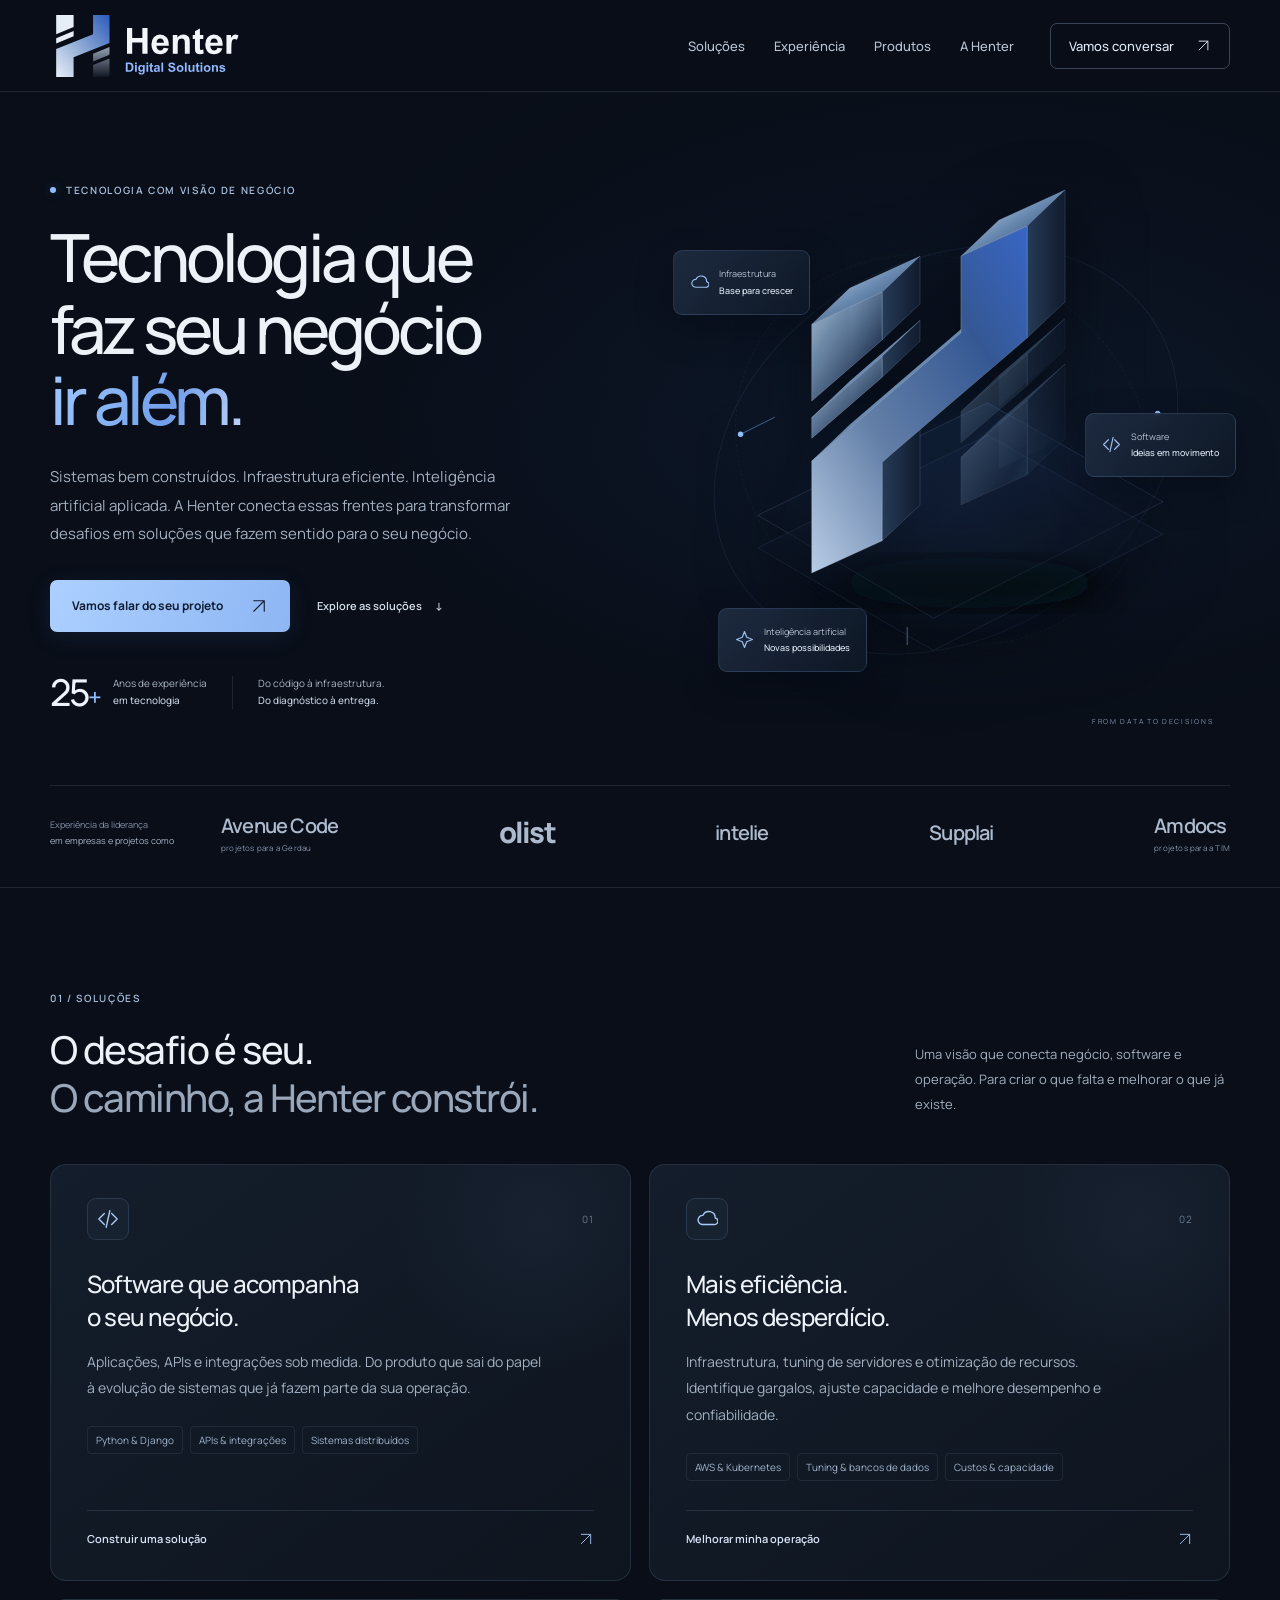
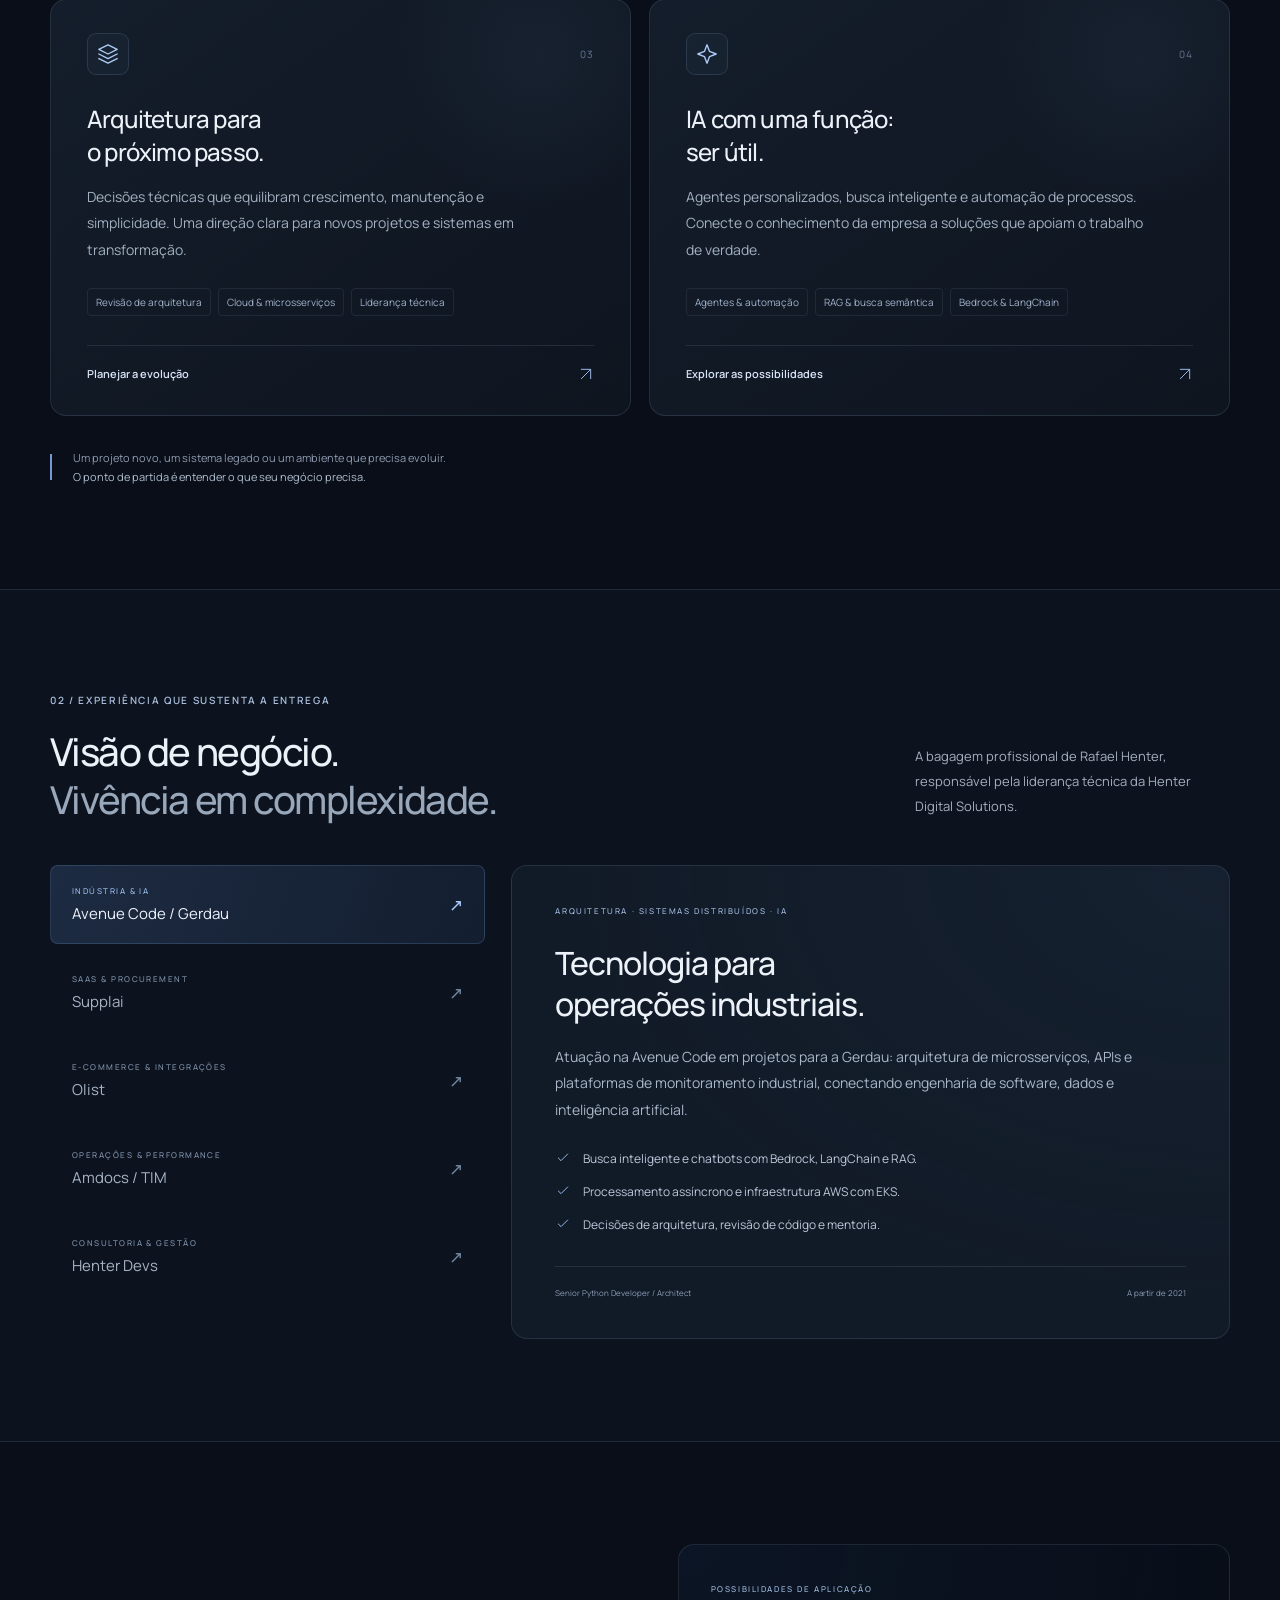
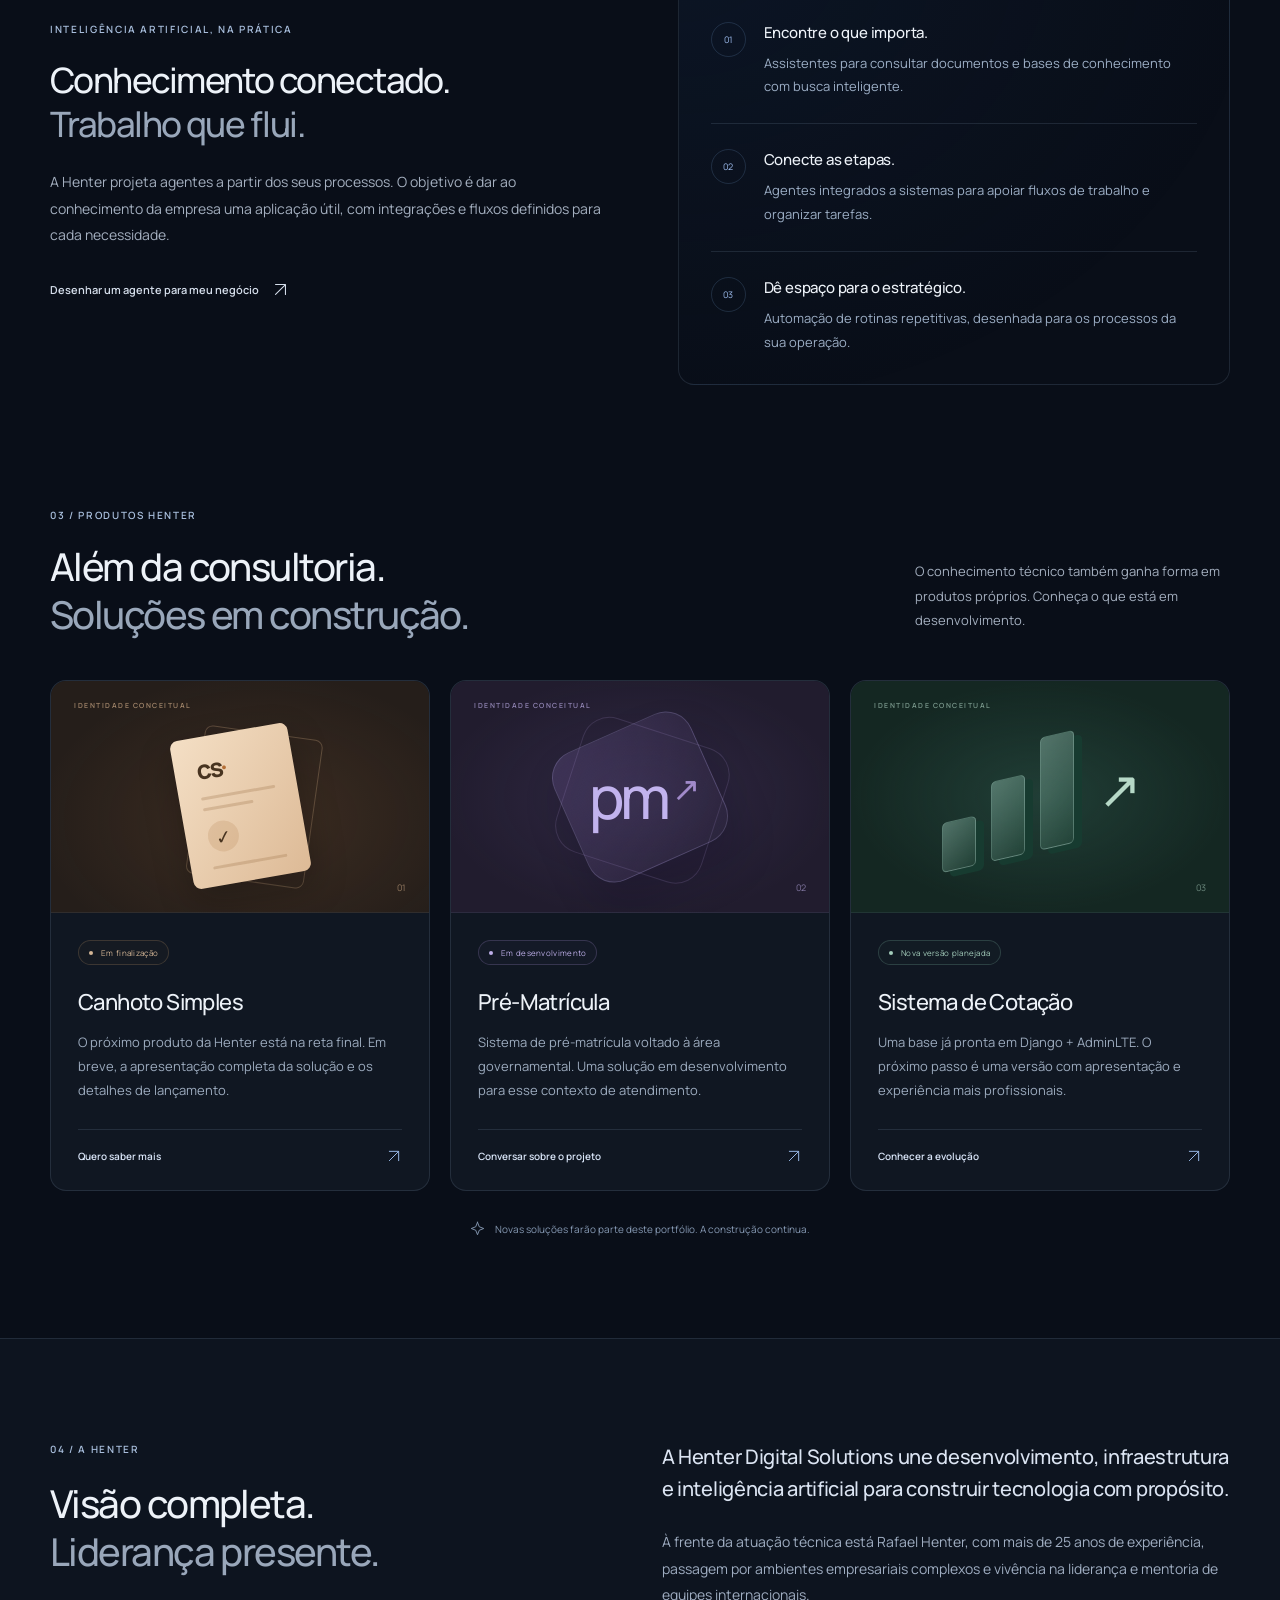
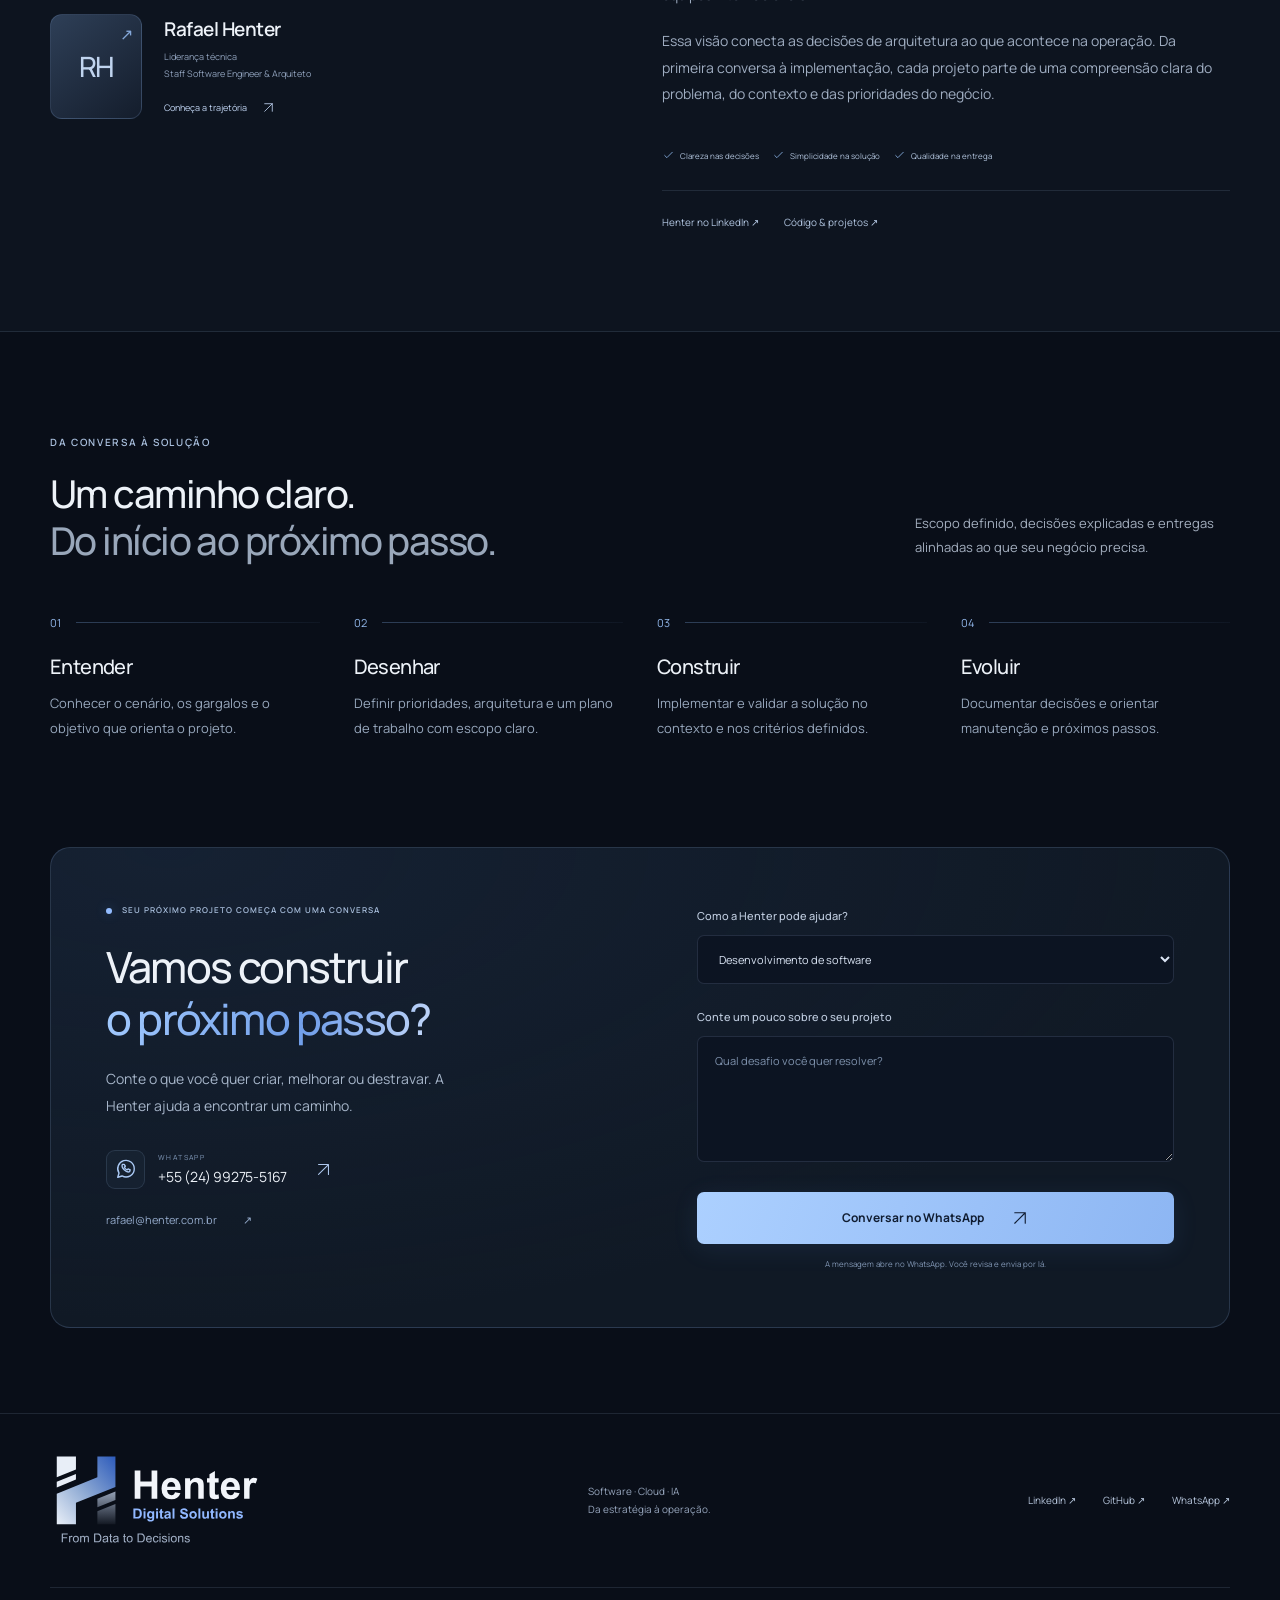
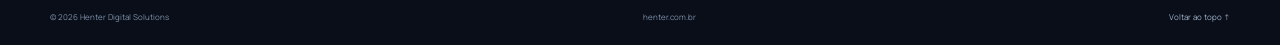
==== public/index.html @ 12b255ca "First Commit" ====
<!doctype html>
<html lang="pt-BR">
  <head>
    <meta charset="utf-8" />
    <meta name="viewport" content="width=device-width, initial-scale=1" />
    <meta
      name="description"
      content="Henter Digital Solutions. Consultoria em software, arquitetura, infraestrutura, otimização e agentes de IA. Liderança técnica com mais de 25 anos de experiência."
    />
    <meta name="theme-color" content="#090e18" />
    <meta
      property="og:title"
      content="Henter Digital Solutions | Tecnologia para ir além"
    />
    <meta
      property="og:description"
      content="Software, infraestrutura e inteligência artificial. Soluções com visão de negócio e experiência de ponta a ponta."
    />
    <meta property="og:type" content="website" />
    <meta property="og:locale" content="pt_BR" />
    <link rel="canonical" href="https://henter.com.br/" />
    <meta property="og:url" content="https://henter.com.br/" />
    <link rel="icon" href="assets/brand/favicon.svg" type="image/svg+xml" />
    <link rel="stylesheet" href="styles.css" />
    <title>Henter Digital Solutions | Tecnologia para ir além</title>
  </head>
  <body>
    <a class="skip-link" href="#conteudo">Ir para o conteúdo</a>
    <svg
      class="icon-library"
      xmlns="http://www.w3.org/2000/svg"
      aria-hidden="true"
    >
      <defs>
        <symbol id="arrow" viewBox="0 0 24 24">
          <path d="M5 19 19 5M5 5h14v14" />
        </symbol>
        <symbol id="code" viewBox="0 0 24 24">
          <path d="m8 6-6 6 6 6m8-12 6 6-6 6m-2-15-4 18" />
        </symbol>
        <symbol id="cloud" viewBox="0 0 24 24">
          <path
            d="M7 18a5 5 0 1 1 .6-10A7 7 0 0 1 21 11a3.5 3.5 0 0 1-1.5 7H7Z"
          />
        </symbol>
        <symbol id="layers" viewBox="0 0 24 24">
          <path d="m12 2 10 5-10 5L2 7l10-5Zm-10 10 10 5 10-5M2 17l10 5 10-5" />
        </symbol>
        <symbol id="spark" viewBox="0 0 24 24">
          <path
            d="m12 2 2.8 7.2L22 12l-7.2 2.8L12 22l-2.8-7.2L2 12l7.2-2.8L12 2Z"
          />
        </symbol>
        <symbol id="check" viewBox="0 0 24 24">
          <path d="m5 12 4 4L19 6" />
        </symbol>
        <symbol id="whatsapp" viewBox="0 0 24 24">
          <path
            d="M21 11.6a9 9 0 0 1-13.3 8L3 21l1.4-4.6a9 9 0 1 1 16.6-4.8Z"
          />
          <path
            d="M8 7c-.7 1.6.3 4.1 2 5.9 1.7 1.7 4.4 2.8 5.9 2l.7-2-2.3-1-1 1c-1.1-.3-2.7-1.9-3-3l1-1L10 7H8Z"
          />
        </symbol>
      </defs>
    </svg>
    <header class="site-header">
      <div class="container header-inner">
        <a
          class="brand"
          href="#inicio"
          aria-label="Henter Digital Solutions — início"
          ><img
            class="brand-logo"
            src="assets/brand/henter-logo-dark.svg"
            alt=""
            width="390"
            height="130"
        /></a>
        <button
          class="menu-toggle"
          type="button"
          aria-expanded="false"
          aria-controls="main-nav"
          aria-label="Abrir menu"
        >
          <span></span><span></span>
        </button>
        <nav id="main-nav" class="main-nav" aria-label="Navegação principal">
          <a href="#solucoes">Soluções</a><a href="#experiencia">Experiência</a
          ><a href="#produtos">Produtos</a><a href="#sobre">A Henter</a
          ><a class="nav-contact" href="#contato"
            >Vamos conversar <svg class="icon"><use href="#arrow" /></svg
          ></a>
        </nav>
      </div>
    </header>
    <main id="conteudo">
      <section class="hero" id="inicio">
        <div class="hero-glow" aria-hidden="true"></div>
        <div class="container hero-layout">
          <div class="hero-copy">
            <div class="eyebrow">
              <span class="status-dot"></span> Tecnologia com visão de negócio
            </div>
            <h1>
              Tecnologia que<br />faz seu negócio<br /><span
                class="gradient-text"
                >ir além.</span
              >
            </h1>
            <p class="hero-description">
              Sistemas bem construídos. Infraestrutura eficiente. Inteligência
              artificial aplicada. A Henter conecta essas frentes para
              transformar desafios em soluções que fazem sentido para o seu
              negócio.
            </p>
            <div class="hero-actions">
              <a class="button primary" href="#contato"
                >Vamos falar do seu projeto
                <svg class="icon"><use href="#arrow" /></svg></a
              ><a class="quiet-link" href="#solucoes"
                >Explore as soluções <span>↓</span></a
              >
            </div>
            <div class="hero-proof">
              <span class="proof-mark">25<span>+</span></span
              ><span
                >Anos de experiência<br /><strong>em tecnologia</strong></span
              ><span class="proof-divider"></span
              ><span
                >Do código à infraestrutura.<br /><strong
                  >Do diagnóstico à entrega.</strong
                ></span
              >
            </div>
          </div>
          <div class="hero-art" aria-hidden="true">
            <div class="art-orbit orbit-one"></div>
            <div class="art-orbit orbit-two"></div>
            <svg
              class="henter-sculpture"
              viewBox="0 0 600 600"
              xmlns="http://www.w3.org/2000/svg"
            >
              <defs>
                <linearGradient id="front-brand" x1="0" y1="1" x2="1" y2="0">
                  <stop stop-color="#b8cce5" />
                  <stop offset=".35" stop-color="#637fa7" />
                  <stop offset=".72" stop-color="#355894" />
                  <stop offset="1" stop-color="#3866c5" />
                </linearGradient>
                <linearGradient id="front" x1="0" y1="0" x2="1" y2="1">
                  <stop stop-color="#d3e9ff" stop-opacity=".95" />
                  <stop offset=".3" stop-color="#7e9cbd" stop-opacity=".9" />
                  <stop offset=".72" stop-color="#273b59" />
                  <stop offset="1" stop-color="#456c9e" />
                </linearGradient>
                <linearGradient id="top" x1="0" y1="0" x2="1" y2="1">
                  <stop stop-color="#ebf5ff" />
                  <stop offset=".5" stop-color="#6888af" />
                  <stop offset="1" stop-color="#1b2f4b" />
                </linearGradient>
                <linearGradient id="side" x1="0" y1="0" x2="1" y2="0">
                  <stop stop-color="#263b57" />
                  <stop offset="1" stop-color="#101b2d" />
                </linearGradient>
                <linearGradient id="plate" x1="0" y1="0" x2="0" y2="1">
                  <stop stop-color="#12213a" stop-opacity=".7" />
                  <stop offset="1" stop-color="#070b13" stop-opacity=".2" />
                </linearGradient>
                <radialGradient id="ambient">
                  <stop stop-color="#4b88ee" stop-opacity=".24" />
                  <stop offset="1" stop-color="#336bb4" stop-opacity="0" />
                </radialGradient>
                <filter id="shadow">
                  <feGaussianBlur stdDeviation="17" />
                </filter>
              </defs>
              <ellipse
                cx="307"
                cy="382"
                rx="205"
                ry="150"
                fill="url(#ambient)"
              />
              <ellipse
                cx="320"
                cy="465"
                rx="145"
                ry="28"
                fill="#05080f"
                filter="url(#shadow)"
              />
              <path
                d="m85 390 255-125 195 110-255 129Z"
                fill="url(#plate)"
                stroke="#688ab8"
                stroke-opacity=".24"
              />
              <path
                d="m85 426 255-125 195 110-255 129Z"
                fill="url(#plate)"
                stroke="#688ab8"
                stroke-opacity=".15"
              />
              <g class="sculpture-float">
                <path
                  d="M187 138 265.2 102.3 265.2 155.2 187 223.1Z"
                  fill="url(#side)"
                />
                <path
                  d="M145 178 187 138 265.2 102.3 223.2 142.3Z"
                  fill="url(#top)"
                  stroke="#adc9ee"
                  stroke-opacity=".2"
                />
                <path
                  d="M223.2 142.3 265.2 102.3 265.2 155.2 223.2 195.2Z"
                  fill="url(#side)"
                  stroke="#adc9ee"
                  stroke-opacity=".2"
                />
                <path
                  d="M145 178 223.2 142.3 223.2 195.2 145 263.1Z"
                  fill="url(#front)"
                  stroke="#c0d6ee"
                  stroke-opacity=".3"
                  stroke-width="1"
                />
                <path
                  d="M187 241.5 265.2 173.6 265.2 196.6 187 264.5Z"
                  fill="url(#side)"
                />
                <path
                  d="M145 281.5 187 241.5 265.2 173.6 223.2 213.6Z"
                  fill="url(#top)"
                  stroke="#adc9ee"
                  stroke-opacity=".2"
                />
                <path
                  d="M223.2 213.6 265.2 173.6 265.2 196.6 223.2 236.6Z"
                  fill="url(#side)"
                  stroke="#adc9ee"
                  stroke-opacity=".2"
                />
                <path
                  d="M145 281.5 223.2 213.6 223.2 236.6 145 304.5Z"
                  fill="url(#front)"
                  stroke="#c0d6ee"
                  stroke-opacity=".3"
                  stroke-width="1"
                />
                <path
                  d="M187 289.8 352.6 147.5 352.6 62.4 426.2 28.8 426.2 153 265.2 290.9 265.2 378.3 187 414Z"
                  fill="url(#side)"
                />
                <path
                  d="M145 329.8 187 289.8 352.6 147.5 310.6 187.5Z"
                  fill="url(#top)"
                  stroke="#adc9ee"
                  stroke-opacity=".2"
                />
                <path
                  d="M310.6 102.4 352.6 62.4 426.2 28.8 384.2 68.8Z"
                  fill="url(#top)"
                  stroke="#adc9ee"
                  stroke-opacity=".2"
                />
                <path
                  d="M384.2 68.8 426.2 28.8 426.2 153 384.2 193Z"
                  fill="url(#side)"
                  stroke="#adc9ee"
                  stroke-opacity=".2"
                />
                <path
                  d="M223.2 330.9 265.2 290.9 265.2 378.3 223.2 418.3Z"
                  fill="url(#side)"
                  stroke="#adc9ee"
                  stroke-opacity=".2"
                />
                <path
                  d="M145 329.8 310.6 187.5 310.6 102.4 384.2 68.8 384.2 193 223.2 330.9 223.2 418.3 145 454Z"
                  fill="url(#front-brand)"
                  stroke="#c0d6ee"
                  stroke-opacity=".3"
                  stroke-width="1"
                />
                <path
                  d="M352.6 234.9 426.2 171.4 426.2 205.9 352.6 269.4Z"
                  fill="url(#side)"
                  opacity=".32"
                />
                <path
                  d="M310.6 274.9 352.6 234.9 426.2 171.4 384.2 211.4Z"
                  fill="url(#top)"
                  stroke="#adc9ee"
                  stroke-opacity=".2"
                  opacity=".32"
                />
                <path
                  d="M384.2 211.4 426.2 171.4 426.2 205.9 384.2 245.9Z"
                  fill="url(#side)"
                  stroke="#adc9ee"
                  stroke-opacity=".2"
                  opacity=".32"
                />
                <path
                  d="M310.6 274.9 384.2 211.4 384.2 245.9 310.6 309.4Z"
                  fill="url(#front)"
                  stroke="#c0d6ee"
                  stroke-opacity=".3"
                  stroke-width="1"
                  opacity=".32"
                />
                <path
                  d="M352.6 285.5 426.2 222 426.2 304.8 352.6 338.4Z"
                  fill="url(#side)"
                  opacity=".32"
                />
                <path
                  d="M310.6 325.5 352.6 285.5 426.2 222 384.2 262Z"
                  fill="url(#top)"
                  stroke="#adc9ee"
                  stroke-opacity=".2"
                  opacity=".32"
                />
                <path
                  d="M384.2 262 426.2 222 426.2 304.8 384.2 344.8Z"
                  fill="url(#side)"
                  stroke="#adc9ee"
                  stroke-opacity=".2"
                  opacity=".32"
                />
                <path
                  d="M310.6 325.5 384.2 262 384.2 344.8 310.6 378.4Z"
                  fill="url(#front)"
                  stroke="#c0d6ee"
                  stroke-opacity=".3"
                  stroke-width="1"
                  opacity=".32"
                />
              </g>
              <path
                d="m66 300 38-19m384 16 41-20M251 514v20"
                fill="none"
                stroke="#7098ce"
                stroke-opacity=".65"
              />
              <circle cx="66" cy="300" r="3" fill="#91beff" />
              <circle cx="529" cy="277" r="3" fill="#91beff" />
            </svg>
            <div class="floating-label label-cloud">
              <svg class="icon"><use href="#cloud" /></svg
              ><span
                >Infraestrutura<br /><strong>Base para crescer</strong></span
              >
            </div>
            <div class="floating-label label-code">
              <svg class="icon"><use href="#code" /></svg
              ><span>Software<br /><strong>Ideias em movimento</strong></span>
            </div>
            <div class="floating-label label-ai">
              <svg class="icon"><use href="#spark" /></svg
              ><span
                >Inteligência artificial<br /><strong
                  >Novas possibilidades</strong
                ></span
              >
            </div>
            <span class="art-caption">FROM DATA TO DECISIONS</span>
          </div>
        </div>
        <div class="container career-strip">
          <p>
            Experiência da liderança<br /><strong
              >em empresas e projetos como</strong
            >
          </p>
          <div class="career-companies">
            <span>Avenue Code<small>projetos para a Gerdau</small></span
            ><span class="olist-name">olist</span><span>intelie</span
            ><span>Supplai</span
            ><span>Amdocs<small>projetos para a TIM</small></span>
          </div>
        </div>
      </section>
      <section class="section services-section" id="solucoes">
        <div class="container">
          <div class="section-heading">
            <div>
              <div class="eyebrow">01 / Soluções</div>
              <h2>
                O desafio é seu.<br /><span class="muted-heading"
                  >O caminho, a Henter constrói.</span
                >
              </h2>
            </div>
            <p>
              Uma visão que conecta negócio, software e operação. Para criar o
              que falta e melhorar o que já existe.
            </p>
          </div>
          <div class="service-grid">
            <article class="service-card software-card">
              <div class="service-top">
                <span class="icon-box"
                  ><svg class="icon"><use href="#code" /></svg></span
                ><span class="card-index">01</span>
              </div>
              <h3>Software que acompanha<br />o seu negócio.</h3>
              <p>
                Aplicações, APIs e integrações sob medida. Do produto que sai do
                papel à evolução de sistemas que já fazem parte da sua operação.
              </p>
              <ul class="service-tags">
                <li>Python & Django</li>
                <li>APIs & integrações</li>
                <li>Sistemas distribuídos</li>
              </ul>
              <a
                class="card-link"
                href="#contato"
                data-interest="Desenvolvimento de software"
                >Construir uma solução
                <svg class="icon"><use href="#arrow" /></svg
              ></a>
            </article>
            <article class="service-card cloud-card">
              <div class="service-top">
                <span class="icon-box"
                  ><svg class="icon"><use href="#cloud" /></svg></span
                ><span class="card-index">02</span>
              </div>
              <h3>Mais eficiência.<br />Menos desperdício.</h3>
              <p>
                Infraestrutura, tuning de servidores e otimização de recursos.
                Identifique gargalos, ajuste capacidade e melhore desempenho e
                confiabilidade.
              </p>
              <ul class="service-tags">
                <li>AWS & Kubernetes</li>
                <li>Tuning & bancos de dados</li>
                <li>Custos & capacidade</li>
              </ul>
              <a
                class="card-link"
                href="#contato"
                data-interest="Infraestrutura, tuning e otimização"
                >Melhorar minha operação
                <svg class="icon"><use href="#arrow" /></svg
              ></a>
            </article>
            <article class="service-card architecture-card">
              <div class="service-top">
                <span class="icon-box"
                  ><svg class="icon"><use href="#layers" /></svg></span
                ><span class="card-index">03</span>
              </div>
              <h3>Arquitetura para<br />o próximo passo.</h3>
              <p>
                Decisões técnicas que equilibram crescimento, manutenção e
                simplicidade. Uma direção clara para novos projetos e sistemas
                em transformação.
              </p>
              <ul class="service-tags">
                <li>Revisão de arquitetura</li>
                <li>Cloud & microsserviços</li>
                <li>Liderança técnica</li>
              </ul>
              <a
                class="card-link"
                href="#contato"
                data-interest="Arquitetura e liderança técnica"
                >Planejar a evolução
                <svg class="icon"><use href="#arrow" /></svg
              ></a>
            </article>
            <article class="service-card ai-card">
              <div class="service-top">
                <span class="icon-box"
                  ><svg class="icon"><use href="#spark" /></svg></span
                ><span class="card-index">04</span>
              </div>
              <h3>IA com uma função:<br />ser útil.</h3>
              <p>
                Agentes personalizados, busca inteligente e automação de
                processos. Conecte o conhecimento da empresa a soluções que
                apoiam o trabalho de verdade.
              </p>
              <ul class="service-tags">
                <li>Agentes & automação</li>
                <li>RAG & busca semântica</li>
                <li>Bedrock & LangChain</li>
              </ul>
              <a
                class="card-link"
                href="#contato"
                data-interest="Agentes de IA e automação"
                >Explorar as possibilidades
                <svg class="icon"><use href="#arrow" /></svg
              ></a>
            </article>
          </div>
          <div class="services-note">
            <span class="small-line"></span>
            <p>
              Um projeto novo, um sistema legado ou um ambiente que precisa
              evoluir.<br /><strong
                >O ponto de partida é entender o que seu negócio
                precisa.</strong
              >
            </p>
          </div>
        </div>
      </section>
      <section class="section experience-section" id="experiencia">
        <div class="container">
          <div class="section-heading">
            <div>
              <div class="eyebrow">02 / Experiência que sustenta a entrega</div>
              <h2>
                Visão de negócio.<br /><span class="muted-heading"
                  >Vivência em complexidade.</span
                >
              </h2>
            </div>
            <p>
              A bagagem profissional de Rafael Henter, responsável pela
              liderança técnica da Henter Digital Solutions.
            </p>
          </div>
          <div class="experience-layout">
            <div
              class="experience-tabs"
              role="tablist"
              aria-label="Experiências profissionais"
              aria-orientation="vertical"
            >
              <button
                id="tab-industria"
                class="experience-tab"
                role="tab"
                aria-selected="true"
                aria-controls="panel-industria"
                tabindex="0"
              >
                <span><small>INDÚSTRIA & IA</small>Avenue Code / Gerdau</span
                ><span>↗</span>
              </button>
              <button
                id="tab-marketplace"
                class="experience-tab"
                role="tab"
                aria-selected="false"
                aria-controls="panel-marketplace"
                tabindex="-1"
              >
                <span><small>SAAS & PROCUREMENT</small>Supplai</span
                ><span>↗</span>
              </button>
              <button
                id="tab-commerce"
                class="experience-tab"
                role="tab"
                aria-selected="false"
                aria-controls="panel-commerce"
                tabindex="-1"
              >
                <span><small>E-COMMERCE & INTEGRAÇÕES</small>Olist</span
                ><span>↗</span>
              </button>
              <button
                id="tab-infra"
                class="experience-tab"
                role="tab"
                aria-selected="false"
                aria-controls="panel-infra"
                tabindex="-1"
              >
                <span><small>OPERAÇÕES & PERFORMANCE</small>Amdocs / TIM</span
                ><span>↗</span>
              </button>
              <button
                id="tab-consultoria"
                class="experience-tab"
                role="tab"
                aria-selected="false"
                aria-controls="panel-consultoria"
                tabindex="-1"
              >
                <span><small>CONSULTORIA & GESTÃO</small>Henter Devs</span
                ><span>↗</span>
              </button>
            </div>
            <div class="experience-content">
              <article
                id="panel-industria"
                class="experience-panel"
                role="tabpanel"
                aria-labelledby="tab-industria"
                tabindex="0"
              >
                <span class="panel-label"
                  >ARQUITETURA · SISTEMAS DISTRIBUÍDOS · IA</span
                >
                <h3>Tecnologia para<br />operações industriais.</h3>
                <p>
                  Atuação na Avenue Code em projetos para a Gerdau: arquitetura
                  de microsserviços, APIs e plataformas de monitoramento
                  industrial, conectando engenharia de software, dados e
                  inteligência artificial.
                </p>
                <ul class="check-list">
                  <li>
                    <svg class="icon"><use href="#check" /></svg>Busca
                    inteligente e chatbots com Bedrock, LangChain e RAG.
                  </li>
                  <li>
                    <svg class="icon"><use href="#check" /></svg>Processamento
                    assíncrono e infraestrutura AWS com EKS.
                  </li>
                  <li>
                    <svg class="icon"><use href="#check" /></svg>Decisões de
                    arquitetura, revisão de código e mentoria.
                  </li>
                </ul>
                <div class="panel-footer">
                  <span>Senior Python Developer / Architect</span
                  ><span>A partir de 2021</span>
                </div>
              </article>
              <article
                id="panel-marketplace"
                class="experience-panel"
                role="tabpanel"
                aria-labelledby="tab-marketplace"
                tabindex="0"
                hidden
              >
                <span class="panel-label"
                  >PRODUTO · MARKETPLACE · LIDERANÇA</span
                >
                <h3>Da arquitetura<br />ao produto SaaS.</h3>
                <p>
                  Arquitetura e desenvolvimento do backend de uma plataforma de
                  procurement, conectando gestores de propriedades a prestadores
                  de serviços por cotações e leilões reversos.
                </p>
                <ul class="check-list">
                  <li>
                    <svg class="icon"><use href="#check" /></svg>Backend e APIs
                    desenvolvidos com Django.
                  </li>
                  <li>
                    <svg class="icon"><use href="#check" /></svg>Microsserviços
                    e processamento orientado a eventos.
                  </li>
                  <li>
                    <svg class="icon"><use href="#check" /></svg>Liderança e
                    mentoria de uma equipe React na Índia.
                  </li>
                </ul>
                <div class="panel-footer">
                  <span>Senior Python Developer / Architect</span
                  ><span>2019 — 2021</span>
                </div>
              </article>
              <article
                id="panel-commerce"
                class="experience-panel"
                role="tabpanel"
                aria-labelledby="tab-commerce"
                tabindex="0"
                hidden
              >
                <span class="panel-label"
                  >INTEGRAÇÕES · ESCALA · E-COMMERCE</span
                >
                <h3>Conectando sistemas.<br />Ampliando operações.</h3>
                <p>
                  Desenvolvimento de serviços e integrações para a plataforma da
                  Olist, conectando vendedores a marketplaces como Amazon, CNOVA
                  e B2W.
                </p>
                <ul class="check-list">
                  <li>
                    <svg class="icon"><use href="#check" /></svg>Sincronização
                    de produtos, estoque, preços e pedidos.
                  </li>
                  <li>
                    <svg class="icon"><use href="#check" /></svg>APIs e
                    microsserviços para operações distribuídas.
                  </li>
                  <li>
                    <svg class="icon"><use href="#check" /></svg>Trabalho em
                    escalabilidade e confiabilidade da plataforma.
                  </li>
                </ul>
                <div class="panel-footer">
                  <span>Senior Python Developer</span><span>2016 — 2017</span>
                </div>
              </article>
              <article
                id="panel-infra"
                class="experience-panel"
                role="tabpanel"
                aria-labelledby="tab-infra"
                tabindex="0"
                hidden
              >
                <span class="panel-label"
                  >INFRAESTRUTURA · TUNING · CAPACIDADE</span
                >
                <h3>Performance começa<br />em uma base sólida.</h3>
                <p>
                  Atuação na Amdocs em ambientes da TIM, com balanceamento de
                  carga, planejamento de capacidade e tuning de servidores e
                  bancos de dados.
                </p>
                <ul class="check-list">
                  <li>
                    <svg class="icon"><use href="#check" /></svg>Ambientes
                    Linux, Windows Server, Solaris e HP-UX.
                  </li>
                  <li>
                    <svg class="icon"><use href="#check" /></svg>Otimização de
                    PostgreSQL, MySQL e SQL Server.
                  </li>
                  <li>
                    <svg class="icon"><use href="#check" /></svg>Automação,
                    monitoramento e diagnóstico em produção.
                  </li>
                </ul>
                <div class="panel-footer">
                  <span>Senior Infrastructure Analyst / DevOps</span
                  ><span>2012 — 2013</span>
                </div>
              </article>
              <article
                id="panel-consultoria"
                class="experience-panel"
                role="tabpanel"
                aria-labelledby="tab-consultoria"
                tabindex="0"
                hidden
              >
                <span class="panel-label"
                  >CONSULTORIA · SETOR PÚBLICO · ENTREGA</span
                >
                <h3>Experiência também<br />do lado do negócio.</h3>
                <p>
                  Fundação e liderança da Henter Devs, com projetos de
                  tecnologia para organizações privadas e órgãos municipais. Uma
                  trajetória que soma execução técnica e responsabilidade pela
                  entrega.
                </p>
                <ul class="check-list">
                  <li>
                    <svg class="icon"><use href="#check" /></svg>Desenvolvimento
                    de sistemas e modernização de infraestrutura.
                  </li>
                  <li>
                    <svg class="icon"><use href="#check" /></svg>Planejamento
                    técnico e arquitetura de soluções sob medida.
                  </li>
                  <li>
                    <svg class="icon"><use href="#check" /></svg>Relacionamento
                    com clientes e condução de projetos.
                  </li>
                </ul>
                <div class="panel-footer">
                  <span>Fundador / Consultor e Desenvolvedor</span
                  ><span>2013 — 2016</span>
                </div>
              </article>
            </div>
          </div>
        </div>
      </section>
      <section class="section intelligence-section">
        <div class="container intelligence-layout">
          <div>
            <div class="eyebrow">Inteligência artificial, na prática</div>
            <h2>
              Conhecimento conectado.<br /><span class="muted-heading"
                >Trabalho que flui.</span
              >
            </h2>
            <p class="section-description">
              A Henter projeta agentes a partir dos seus processos. O objetivo é
              dar ao conhecimento da empresa uma aplicação útil, com integrações
              e fluxos definidos para cada necessidade.
            </p>
            <a
              class="quiet-link"
              href="#contato"
              data-interest="Agentes de IA e automação"
              >Desenhar um agente para meu negócio
              <svg class="icon"><use href="#arrow" /></svg
            ></a>
          </div>
          <div class="agent-flow">
            <span class="panel-label">POSSIBILIDADES DE APLICAÇÃO</span>
            <div class="agent-use">
              <span class="agent-icon">01</span>
              <div>
                <h3>Encontre o que importa.</h3>
                <p>
                  Assistentes para consultar documentos e bases de conhecimento
                  com busca inteligente.
                </p>
              </div>
            </div>
            <div class="agent-use">
              <span class="agent-icon">02</span>
              <div>
                <h3>Conecte as etapas.</h3>
                <p>
                  Agentes integrados a sistemas para apoiar fluxos de trabalho e
                  organizar tarefas.
                </p>
              </div>
            </div>
            <div class="agent-use">
              <span class="agent-icon">03</span>
              <div>
                <h3>Dê espaço para o estratégico.</h3>
                <p>
                  Automação de rotinas repetitivas, desenhada para os processos
                  da sua operação.
                </p>
              </div>
            </div>
          </div>
        </div>
      </section>
      <section class="section products-section" id="produtos">
        <div class="container">
          <div class="section-heading">
            <div>
              <div class="eyebrow">03 / Produtos Henter</div>
              <h2>
                Além da consultoria.<br /><span class="muted-heading"
                  >Soluções em construção.</span
                >
              </h2>
            </div>
            <p>
              O conhecimento técnico também ganha forma em produtos próprios.
              Conheça o que está em desenvolvimento.
            </p>
          </div>
          <div class="products-grid">
            <article class="product-card">
              <div class="product-visual visual-canhoto" aria-hidden="true">
                <span class="visual-caption">IDENTIDADE CONCEITUAL</span>
                <div class="receipt">
                  <span class="receipt-brand">cs<span>·</span></span
                  ><span class="receipt-line"></span
                  ><span class="receipt-line short"></span
                  ><span class="receipt-check">✓</span
                  ><span class="receipt-line"></span>
                </div>
                <div class="receipt-behind"></div>
                <span class="visual-number">01</span>
              </div>
              <div class="product-body">
                <span class="product-status"><i></i> Em finalização</span>
                <h3>Canhoto Simples</h3>
                <p>
                  O próximo produto da Henter está na reta final. Em breve, a
                  apresentação completa da solução e os detalhes de lançamento.
                </p>
                <a
                  class="card-link"
                  href="https://wa.me/5524992755167?text=Ol%C3%A1%21%20Quero%20saber%20mais%20sobre%20o%20Canhoto%20Simples."
                  target="_blank"
                  rel="noopener noreferrer"
                  >Quero saber mais <svg class="icon"><use href="#arrow" /></svg
                ></a>
              </div>
            </article>
            <article class="product-card">
              <div class="product-visual visual-matricula" aria-hidden="true">
                <span class="visual-caption">IDENTIDADE CONCEITUAL</span>
                <div class="matricula-shape shape-one"></div>
                <div class="matricula-shape shape-two"></div>
                <span class="matricula-monogram">pm<span>↗</span></span
                ><span class="visual-number">02</span>
              </div>
              <div class="product-body">
                <span class="product-status violet"
                  ><i></i> Em desenvolvimento</span
                >
                <h3>Pré-Matrícula</h3>
                <p>
                  Sistema de pré-matrícula voltado à área governamental. Uma
                  solução em desenvolvimento para esse contexto de atendimento.
                </p>
                <a
                  class="card-link"
                  href="https://wa.me/5524992755167?text=Ol%C3%A1%21%20Quero%20conversar%20sobre%20o%20sistema%20de%20Pr%C3%A9-Matr%C3%ADcula."
                  target="_blank"
                  rel="noopener noreferrer"
                  >Conversar sobre o projeto
                  <svg class="icon"><use href="#arrow" /></svg
                ></a>
              </div>
            </article>
            <article class="product-card">
              <div class="product-visual visual-cotacao" aria-hidden="true">
                <span class="visual-caption">IDENTIDADE CONCEITUAL</span>
                <div class="quote-bars"><i></i><i></i><i></i></div>
                <span class="quote-arrow">↗</span
                ><span class="visual-number">03</span>
              </div>
              <div class="product-body">
                <span class="product-status teal"
                  ><i></i> Nova versão planejada</span
                >
                <h3>Sistema de Cotação</h3>
                <p>
                  Uma base já pronta em Django + AdminLTE. O próximo passo é uma
                  versão com apresentação e experiência mais profissionais.
                </p>
                <a
                  class="card-link"
                  href="https://wa.me/5524992755167?text=Ol%C3%A1%21%20Quero%20saber%20mais%20sobre%20o%20Sistema%20de%20Cota%C3%A7%C3%A3o."
                  target="_blank"
                  rel="noopener noreferrer"
                  >Conhecer a evolução
                  <svg class="icon"><use href="#arrow" /></svg
                ></a>
              </div>
            </article>
          </div>
          <div class="products-footnote">
            <svg class="icon"><use href="#spark" /></svg
            ><span
              >Novas soluções farão parte deste portfólio. A construção
              continua.</span
            >
          </div>
        </div>
      </section>
      <section class="section about-section" id="sobre">
        <div class="container about-layout">
          <div class="about-identity">
            <div class="eyebrow">04 / A Henter</div>
            <h2>
              Visão completa.<br /><span class="muted-heading"
                >Liderança presente.</span
              >
            </h2>
            <div class="founder-card">
              <span class="founder-monogram">RH<span>↗</span></span>
              <div>
                <h3>Rafael Henter</h3>
                <p>
                  Liderança técnica<br />Staff Software Engineer & Arquiteto
                </p>
                <a
                  href="https://www.linkedin.com/in/rhenter/"
                  target="_blank"
                  rel="noopener noreferrer"
                  >Conheça a trajetória
                  <svg class="icon"><use href="#arrow" /></svg
                ></a>
              </div>
            </div>
          </div>
          <div class="about-copy">
            <p class="about-lead">
              A Henter Digital Solutions une desenvolvimento, infraestrutura e
              inteligência artificial para construir tecnologia com propósito.
            </p>
            <p>
              À frente da atuação técnica está Rafael Henter, com mais de 25
              anos de experiência, passagem por ambientes empresariais complexos
              e vivência na liderança e mentoria de equipes internacionais.
            </p>
            <p>
              Essa visão conecta as decisões de arquitetura ao que acontece na
              operação. Da primeira conversa à implementação, cada projeto parte
              de uma compreensão clara do problema, do contexto e das
              prioridades do negócio.
            </p>
            <div class="about-values">
              <span
                ><svg class="icon"><use href="#check" /></svg> Clareza nas
                decisões</span
              ><span
                ><svg class="icon"><use href="#check" /></svg> Simplicidade na
                solução</span
              ><span
                ><svg class="icon"><use href="#check" /></svg> Qualidade na
                entrega</span
              >
            </div>
            <div class="about-links">
              <a
                href="https://www.linkedin.com/company/henterdigitalsolutions/about/"
                target="_blank"
                rel="noopener noreferrer"
                >Henter no LinkedIn ↗</a
              ><a
                href="https://github.com/rhenter"
                target="_blank"
                rel="noopener noreferrer"
                >Código & projetos ↗</a
              >
            </div>
          </div>
        </div>
      </section>
      <section class="section process-section">
        <div class="container">
          <div class="section-heading">
            <div>
              <div class="eyebrow">Da conversa à solução</div>
              <h2>
                Um caminho claro.<br /><span class="muted-heading"
                  >Do início ao próximo passo.</span
                >
              </h2>
            </div>
            <p>
              Escopo definido, decisões explicadas e entregas alinhadas ao que
              seu negócio precisa.
            </p>
          </div>
          <div class="process-grid">
            <article>
              <span>01 <i></i></span>
              <h3>Entender</h3>
              <p>
                Conhecer o cenário, os gargalos e o objetivo que orienta o
                projeto.
              </p>
            </article>
            <article>
              <span>02 <i></i></span>
              <h3>Desenhar</h3>
              <p>
                Definir prioridades, arquitetura e um plano de trabalho com
                escopo claro.
              </p>
            </article>
            <article>
              <span>03 <i></i></span>
              <h3>Construir</h3>
              <p>
                Implementar e validar a solução no contexto e nos critérios
                definidos.
              </p>
            </article>
            <article>
              <span>04 <i></i></span>
              <h3>Evoluir</h3>
              <p>
                Documentar decisões e orientar manutenção e próximos passos.
              </p>
            </article>
          </div>
        </div>
      </section>
      <section class="contact-section" id="contato">
        <div class="container">
          <div class="contact-shell">
            <div class="contact-copy">
              <div class="eyebrow">
                <span class="status-dot"></span> Seu próximo projeto começa com
                uma conversa
              </div>
              <h2>
                Vamos construir<br /><span class="gradient-text"
                  >o próximo passo?</span
                >
              </h2>
              <p>
                Conte o que você quer criar, melhorar ou destravar. A Henter
                ajuda a encontrar um caminho.
              </p>
              <a
                class="contact-channel"
                href="https://wa.me/5524992755167"
                target="_blank"
                rel="noopener noreferrer"
                ><span class="icon-box"
                  ><svg class="icon"><use href="#whatsapp" /></svg></span
                ><span><small>WHATSAPP</small>+55 (24) 99275-5167</span
                ><svg class="icon"><use href="#arrow" /></svg></a
              ><a class="email-link" href="mailto:rafael@henter.com.br"
                >rafael@henter.com.br <span>↗</span></a
              >
            </div>
            <form class="contact-form" id="contact-form">
              <label for="interest">Como a Henter pode ajudar?</label
              ><select id="interest" name="interest">
                <option>Desenvolvimento de software</option>
                <option>Infraestrutura, tuning e otimização</option>
                <option>Arquitetura e liderança técnica</option>
                <option>Agentes de IA e automação</option>
                <option>Produtos Henter</option>
                <option>Quero entender as possibilidades</option></select
              ><label for="message">Conte um pouco sobre o seu projeto</label
              ><textarea
                id="message"
                name="message"
                rows="4"
                maxlength="2000"
                placeholder="Qual desafio você quer resolver?"
              ></textarea
              ><button class="button primary" type="submit">
                Conversar no WhatsApp
                <svg class="icon"><use href="#arrow" /></svg>
              </button>
              <p class="form-note">
                A mensagem abre no WhatsApp. Você revisa e envia por lá.
              </p>
              <a
                id="whatsapp-fallback"
                class="quiet-link"
                hidden
                href="https://wa.me/5524992755167"
                target="_blank"
                rel="noopener noreferrer"
                >Abrir a conversa no WhatsApp ↗</a
              >
            </form>
          </div>
        </div>
      </section>
    </main>
    <footer class="site-footer">
      <div class="container">
        <div class="footer-top">
          <a
            class="brand"
            href="#inicio"
            aria-label="Henter Digital Solutions — voltar ao início"
            ><img
              class="brand-logo brand-logo-full"
              src="assets/brand/henter-logo-dark-full.svg"
              alt=""
              width="390"
              height="168"
          /></a>
          <p>Software · Cloud · IA<br />Da estratégia à operação.</p>
          <div class="footer-socials">
            <a
              href="https://www.linkedin.com/company/henterdigitalsolutions/about/"
              target="_blank"
              rel="noopener noreferrer"
              >LinkedIn ↗</a
            ><a
              href="https://github.com/rhenter"
              target="_blank"
              rel="noopener noreferrer"
              >GitHub ↗</a
            ><a
              href="https://wa.me/5524992755167"
              target="_blank"
              rel="noopener noreferrer"
              >WhatsApp ↗</a
            >
          </div>
        </div>
        <div class="footer-bottom">
          <span>© 2026 Henter Digital Solutions</span><span>henter.com.br</span
          ><a href="#inicio">Voltar ao topo ↑</a>
        </div>
      </div>
    </footer>
    <script src="script.js" defer></script>
  </body>
</html>
---- public/styles.css ----
@font-face {
  font-family: Manrope;
  font-style: normal;
  font-weight: 400;
  font-display: swap;
  src: url("assets/fonts/manrope-400.ttf") format("truetype");
}
@font-face {
  font-family: Manrope;
  font-style: normal;
  font-weight: 500;
  font-display: swap;
  src: url("assets/fonts/manrope-500.ttf") format("truetype");
}
@font-face {
  font-family: Manrope;
  font-style: normal;
  font-weight: 600;
  font-display: swap;
  src: url("assets/fonts/manrope-600.ttf") format("truetype");
}
@font-face {
  font-family: Manrope;
  font-style: normal;
  font-weight: 700;
  font-display: swap;
  src: url("assets/fonts/manrope-700.ttf") format("truetype");
}
@font-face {
  font-family: Manrope;
  font-style: normal;
  font-weight: 800;
  font-display: swap;
  src: url("assets/fonts/manrope-800.ttf") format("truetype");
}
:root {
  --bg: #090e18;
  --surface: #101723;
  --ink: #edf2f8;
  --muted: #a4afbf;
  --blue: #94bcff;
  --line: rgba(171, 196, 230, 0.13);
  --font: Manrope, Arial, sans-serif;
  --radius: 16px;
}
* {
  box-sizing: border-box;
}
html {
  scroll-behavior: smooth;
  scroll-padding-top: 105px;
}
body {
  margin: 0;
  background: var(--bg);
  color: var(--ink);
  font-family: var(--font);
  -webkit-font-smoothing: antialiased;
}
button,
input,
select,
textarea {
  font: inherit;
}
button,
a {
  -webkit-tap-highlight-color: transparent;
  touch-action: manipulation;
}
a {
  color: inherit;
  text-decoration: none;
}
button {
  color: inherit;
  cursor: pointer;
}
button,
a,
select,
textarea {
  outline-offset: 5px;
}
button:focus-visible,
a:focus-visible,
select:focus-visible,
textarea:focus-visible {
  outline: 2px solid var(--blue);
}
::selection {
  background: #385d91;
  color: white;
}
[hidden] {
  display: none !important;
}
.container {
  width: min(1200px, calc(100% - 100px));
  margin-inline: auto;
}
.icon {
  width: 22px;
  height: 22px;
  fill: none;
  stroke: currentColor;
  stroke-width: 1.5;
  stroke-linecap: round;
  stroke-linejoin: round;
  flex-shrink: 0;
}
.icon-library {
  position: absolute;
  width: 0;
  height: 0;
  overflow: hidden;
}
.skip-link {
  position: fixed;
  top: -70px;
  left: 20px;
  background: var(--blue);
  color: var(--bg);
  padding: 15px;
  z-index: 20;
}
.skip-link:focus {
  top: 10px;
}
.site-header {
  position: sticky;
  top: 0;
  z-index: 10;
  border-bottom: 1px solid var(--line);
  background: rgba(9, 14, 24, 0.9);
  backdrop-filter: blur(18px);
}
.header-inner {
  height: 91px;
  display: flex;
  justify-content: space-between;
  align-items: center;
  gap: 25px;
}
.brand {
  display: flex;
  align-items: center;
  gap: 13px;
  width: max-content;
}
.brand-logo {
  display: block;
  width: 200px;
  height: auto;
}
.brand-logo-full {
  width: 220px;
}
.main-nav {
  display: flex;
  align-items: center;
  gap: 29px;
  font-size: 13px;
  font-weight: 500;
}
.main-nav > a {
  color: #b8c3d3;
  transition: color 0.2s;
}
.main-nav > a:hover {
  color: white;
}
.main-nav .nav-contact {
  display: flex;
  align-items: center;
  gap: 22px;
  padding: 13px 18px;
  border: 1px solid rgba(171, 196, 230, 0.3);
  border-radius: 7px;
  color: #e0e9f7;
  margin-left: 7px;
}
.nav-contact .icon {
  width: 15px;
  height: 15px;
}
.menu-toggle {
  display: none;
}
.eyebrow {
  display: flex;
  align-items: center;
  gap: 10px;
  color: #a9bfdd;
  font-size: 10px;
  letter-spacing: 1.65px;
  text-transform: uppercase;
  font-weight: 600;
  line-height: 1.6;
}
.status-dot {
  width: 6px;
  height: 6px;
  flex-shrink: 0;
  border-radius: 50%;
  background: #93bcff;
  box-shadow: 0 0 12px #579eff55;
}
.hero {
  position: relative;
  overflow: hidden;
  background: radial-gradient(ellipse at 76% 35%, #101e363d, transparent 55%);
}
.hero-glow {
  position: absolute;
  inset: 0;
  pointer-events: none;
  background: radial-gradient(ellipse at 72% 44%, #18345b2e, transparent 42%);
}
.hero-layout {
  display: grid;
  grid-template-columns: 1.08fr 1fr;
  gap: 22px;
  align-items: center;
  padding-block: 84px 68px;
  position: relative;
}
.hero h1 {
  font-size: clamp(49px, 5.2vw, 74px);
  line-height: 1.08;
  letter-spacing: -3.8px;
  font-weight: 500;
  margin: 23px 0 27px;
}
.gradient-text {
  background: linear-gradient(110deg, #a4cbff 0%, #719fea 62%, #c4d8f9 100%);
  background-clip: text;
  -webkit-background-clip: text;
  color: transparent;
}
.hero-description {
  font-size: 15px;
  line-height: 1.9;
  color: var(--muted);
  max-width: 485px;
  margin: 0;
}
.hero-actions {
  display: flex;
  gap: 27px;
  align-items: center;
  flex-wrap: wrap;
  margin-top: 31px;
}
.button {
  display: inline-flex;
  align-items: center;
  justify-content: center;
  gap: 27px;
  padding: 17px 22px;
  border-radius: 7px;
  border: 0;
  font-size: 12px;
  font-weight: 700;
  line-height: 1.5;
  transition:
    transform 0.2s,
    box-shadow 0.2s,
    background 0.2s;
}
.button .icon {
  width: 18px;
  height: 18px;
}
.button.primary {
  background: linear-gradient(110deg, #acd0ff, #8db6f3);
  color: #101d32;
  box-shadow: 0 5px 26px #5b95ec1c;
}
.button.primary:hover {
  transform: translateY(-2px);
  box-shadow: 0 8px 30px #5b95ec32;
  background: #b5d4ff;
}
.quiet-link {
  display: inline-flex;
  align-items: center;
  gap: 13px;
  font-size: 11px;
  font-weight: 600;
  color: #d5deeb;
  min-height: 35px;
}
.quiet-link:hover {
  color: var(--blue);
}
.quiet-link .icon {
  width: 17px;
  height: 17px;
}
.hero-proof {
  display: flex;
  align-items: center;
  gap: 13px;
  margin-top: 42px;
  color: #aab5c5;
  font-size: 10px;
  line-height: 1.7;
}
.proof-mark {
  font-size: 37px;
  font-weight: 500;
  color: #eef3fc;
  letter-spacing: -2px;
  line-height: 1;
}
.proof-mark > span {
  font-size: 24px;
  color: var(--blue);
}
.hero-proof strong {
  font-weight: 500;
  color: #c5cede;
}
.proof-divider {
  height: 33px;
  width: 1px;
  background: var(--line);
  margin-inline: 12px;
}
.hero-art {
  position: relative;
  aspect-ratio: 1.03;
  width: 100%;
  isolation: isolate;
  transform: translateY(-12px);
}
.henter-sculpture {
  position: absolute;
  inset: 0;
  width: 100%;
  height: 100%;
  filter: drop-shadow(0 20px 35px #03060dcc);
}
.art-orbit {
  position: absolute;
  left: 5%;
  top: 18%;
  width: 88%;
  height: 70%;
  border: 1px solid rgba(99, 146, 211, 0.11);
  border-radius: 50%;
  transform: rotate(-30deg);
}
.orbit-two {
  transform: rotate(30deg);
  width: 77%;
  left: 10%;
  border-style: dashed;
  opacity: 0.7;
}
.sculpture-float {
  animation: float 9s ease-in-out infinite;
}
.floating-label {
  position: absolute;
  display: flex;
  align-items: center;
  gap: 10px;
  padding: 15px 16px;
  background: linear-gradient(
    130deg,
    rgba(33, 47, 69, 0.84),
    rgba(14, 24, 39, 0.9)
  );
  border: 1px solid #93b9ee29;
  border-radius: 9px;
  box-shadow: 0 14px 35px #02071166;
  backdrop-filter: blur(8px);
  font-size: 9px;
  line-height: 1.8;
  color: #b7c3d4;
}
.floating-label strong {
  font-size: 9px;
  font-weight: 500;
  color: #e0e9f6;
}
.floating-label .icon {
  color: #9dbfed;
  width: 19px;
  height: 19px;
}
.label-cloud {
  top: 16%;
  left: 0;
}
.label-code {
  right: -1%;
  top: 46%;
}
.label-ai {
  left: 8%;
  bottom: 6%;
}
.art-caption {
  position: absolute;
  bottom: -21px;
  right: 3%;
  font-size: 7px;
  letter-spacing: 1.7px;
  color: #8191ab;
}
.career-strip {
  position: relative;
  display: flex;
  align-items: center;
  gap: 47px;
  padding-block: 29px 35px;
  border-top: 1px solid var(--line);
}
.career-strip > p {
  font-size: 9px;
  line-height: 1.8;
  margin: 0;
  color: #8591a6;
  flex-shrink: 0;
}
.career-strip strong {
  color: #a7b2c4;
  font-weight: 400;
}
.career-companies {
  display: flex;
  align-items: center;
  justify-content: space-between;
  gap: 30px;
  width: 100%;
  color: #adbacd;
}
.career-companies > span {
  font-size: 20px;
  font-weight: 600;
  letter-spacing: -0.8px;
  line-height: 1.1;
}
.career-companies small {
  display: block;
  font-size: 8px;
  font-weight: 400;
  letter-spacing: 0.2px;
  margin-top: 7px;
  color: #8493a9;
}
.career-companies .olist-name {
  font-size: 29px;
  font-weight: 800;
  letter-spacing: -1.8px;
}
.section {
  padding-block: 102px;
}
.section-heading {
  display: flex;
  justify-content: space-between;
  align-items: flex-end;
  gap: 40px;
  margin-bottom: 42px;
}
.section-heading .eyebrow {
  margin-bottom: 20px;
}
h2 {
  font-size: clamp(29px, 3vw, 42px);
  line-height: 1.24;
  font-weight: 500;
  letter-spacing: -1.55px;
  margin: 0;
}
.muted-heading {
  color: #99a7ba;
}
.section-heading > p {
  max-width: 315px;
  font-size: 13px;
  color: var(--muted);
  line-height: 1.9;
  margin: 0 0 5px;
}
.services-section {
  border-top: 1px solid var(--line);
}
.service-grid {
  display: grid;
  grid-template-columns: 1fr 1fr;
  gap: 18px;
}
.service-card {
  background: linear-gradient(145deg, #141d2b, #0e151f);
  padding: 33px 36px;
  border: 1px solid var(--line);
  border-radius: var(--radius);
  position: relative;
  overflow: hidden;
  transition:
    border-color 0.3s,
    transform 0.3s;
  display: flex;
  flex-direction: column;
}
.service-card:hover {
  border-color: #729bd04d;
  transform: translateY(-3px);
}
.service-card:before {
  content: "";
  position: absolute;
  top: -100px;
  right: -70px;
  background: radial-gradient(circle, #688abc12, transparent 65%);
  width: 320px;
  height: 320px;
  pointer-events: none;
}
.service-top {
  display: flex;
  align-items: center;
  justify-content: space-between;
}
.icon-box {
  width: 42px;
  height: 42px;
  display: flex;
  align-items: center;
  justify-content: center;
  color: #abcaf6;
  border-radius: 9px;
  border: 1px solid #aac8ec23;
  background: #90b9f109;
}
.card-index {
  font-size: 10px;
  letter-spacing: 1px;
  color: #677891;
}
.service-card h3 {
  font-size: 24px;
  line-height: 1.38;
  font-weight: 500;
  letter-spacing: -0.8px;
  margin: 27px 0 16px;
}
.service-card p {
  font-size: 14px;
  line-height: 1.9;
  color: #a2b0c1;
  max-width: 460px;
  margin: 0;
}
.service-tags {
  list-style: none;
  display: flex;
  flex-wrap: wrap;
  gap: 7px;
  margin: 24px 0 29px;
  padding: 0;
}
.service-tags li {
  border: 1px solid #8aa2c51f;
  border-radius: 4px;
  padding: 6px 8px;
  font-size: 10px;
  color: #a1b3cc;
}
.card-link {
  display: flex;
  align-items: center;
  justify-content: space-between;
  gap: 20px;
  font-size: 11px;
  font-weight: 600;
  border-top: 1px solid var(--line);
  padding-top: 20px;
  margin-top: auto;
  color: #d9e5f8;
}
.card-link .icon {
  width: 16px;
  height: 16px;
  color: #97b7e5;
  transition: transform 0.2s;
}
.card-link:hover .icon {
  transform: translate(2px, -2px);
}
.services-note {
  display: flex;
  align-items: center;
  gap: 21px;
  margin-top: 32px;
  color: #8e9bb0;
}
.small-line {
  height: 26px;
  width: 2px;
  background: #769acf;
}
.services-note p {
  font-size: 11px;
  line-height: 1.8;
  margin: 0;
}
.services-note strong {
  font-weight: 400;
  color: #b0becf;
}
.experience-section {
  background: #0d131e;
  border-block: 1px solid var(--line);
}
.experience-layout {
  display: grid;
  grid-template-columns: 1fr 1.65fr;
  gap: 26px;
}
.experience-tabs {
  display: flex;
  flex-direction: column;
  gap: 9px;
}
.experience-tab {
  border: 1px solid transparent;
  border-radius: 8px;
  background: transparent;
  padding: 19px 21px;
  display: flex;
  align-items: center;
  justify-content: space-between;
  gap: 20px;
  text-align: left;
  font-size: 15px;
  transition:
    background 0.2s,
    border-color 0.2s;
  color: #a7b3c5;
}
.experience-tab small {
  display: block;
  font-size: 8px;
  letter-spacing: 1.45px;
  font-weight: 500;
  color: #7f92ac;
  margin-bottom: 7px;
}
.experience-tab > span:last-child {
  color: #7286a4;
  font-size: 17px;
}
.experience-tab[aria-selected="true"] {
  background: linear-gradient(110deg, #1d2b42, #131e2f);
  border-color: #719bd139;
  color: #eef3fb;
}
.experience-tab[aria-selected="true"] small {
  color: #9bbdea;
}
.experience-tab[aria-selected="true"] > span:last-child {
  color: #adcfff;
}
.experience-tab:hover {
  background: #172133;
}
.experience-content {
  border: 1px solid var(--line);
  border-radius: var(--radius);
  background:
    radial-gradient(ellipse at top right, #2d456227, transparent 70%), #111a27;
  overflow: hidden;
}
.experience-panel {
  padding: 38px 43px;
  min-height: 460px;
  display: flex;
  flex-direction: column;
}
.panel-label {
  font-size: 8px;
  color: #a1bbdf;
  letter-spacing: 1.6px;
  font-weight: 500;
  line-height: 1.7;
}
.experience-panel h3 {
  font-size: 32px;
  font-weight: 500;
  letter-spacing: -1px;
  line-height: 1.28;
  margin: 25px 0 19px;
}
.experience-panel > p {
  font-size: 14px;
  color: #aab7c9;
  line-height: 1.9;
  margin: 0;
}
.check-list {
  padding: 0;
  list-style: none;
  margin: 25px 0 30px;
  display: flex;
  flex-direction: column;
  gap: 13px;
}
.check-list li {
  display: flex;
  align-items: flex-start;
  gap: 12px;
  font-size: 12px;
  line-height: 1.7;
  color: #bcc8da;
}
.check-list .icon {
  width: 16px;
  height: 16px;
  color: #97b7e5;
  margin-top: 1px;
}
.panel-footer {
  border-top: 1px solid var(--line);
  padding-top: 20px;
  display: flex;
  justify-content: space-between;
  gap: 15px;
  font-size: 8px;
  color: #8d9fb7;
  margin-top: auto;
  line-height: 1.6;
}
.intelligence-layout {
  display: grid;
  grid-template-columns: 1fr 1fr;
  gap: 75px;
  align-items: center;
}
.intelligence-layout h2 {
  font-size: 35px;
  margin-top: 22px;
}
.section-description {
  font-size: 14px;
  line-height: 1.9;
  color: var(--muted);
  margin: 23px 0;
}
.agent-flow {
  padding: 30px 32px;
  border: 1px solid var(--line);
  border-radius: var(--radius);
  background: radial-gradient(ellipse at top left, #18345b33, transparent 75%);
}
.agent-use {
  display: flex;
  align-items: flex-start;
  gap: 18px;
  padding: 25px 0;
  border-bottom: 1px solid var(--line);
}
.agent-use:last-child {
  border-bottom: 0;
  padding-bottom: 0;
}
.agent-icon {
  display: flex;
  align-items: center;
  justify-content: center;
  width: 35px;
  height: 35px;
  border: 1px solid #739ed133;
  border-radius: 50%;
  font-size: 9px;
  color: #9fbef0;
  flex-shrink: 0;
  position: relative;
}
.agent-use h3 {
  font-size: 15px;
  font-weight: 500;
  margin: 0 0 9px;
  letter-spacing: -0.2px;
}
.agent-use p {
  font-size: 13px;
  line-height: 1.8;
  color: #9caec5;
  margin: 0;
}
.products-section {
  padding-top: 20px;
}
.products-grid {
  display: grid;
  grid-template-columns: repeat(3, 1fr);
  gap: 20px;
}
.product-card {
  border: 1px solid var(--line);
  border-radius: var(--radius);
  background: #101722;
  overflow: hidden;
  display: flex;
  flex-direction: column;
  transition:
    transform 0.3s,
    border-color 0.3s;
}
.product-card:hover {
  transform: translateY(-4px);
  border-color: #92b5e03b;
}
.product-visual {
  height: 232px;
  position: relative;
  overflow: hidden;
  border-bottom: 1px solid #8aa5c71c;
  display: flex;
  align-items: center;
  justify-content: center;
}
.visual-caption {
  position: absolute;
  top: 20px;
  left: 23px;
  letter-spacing: 1.5px;
  font-size: 7px;
  font-weight: 600;
  opacity: 0.7;
  z-index: 2;
}
.visual-number {
  position: absolute;
  bottom: 18px;
  right: 23px;
  font-size: 9px;
  opacity: 0.6;
}
.visual-canhoto {
  background:
    radial-gradient(ellipse at 55% 60%, #c07d4827, transparent 75%), #251e1a;
  color: #d8b38e;
}
.receipt {
  width: 119px;
  height: 150px;
  position: absolute;
  padding: 19px 22px;
  background: linear-gradient(130deg, #f4dfc5, #ddba96);
  border-radius: 8px;
  transform: rotate(-10deg);
  box-shadow: 0 15px 35px #08070644;
  z-index: 1;
  color: #483420;
  top: 50px;
}
.receipt-brand {
  font-size: 26px;
  letter-spacing: -2px;
  font-weight: 700;
  line-height: 1;
}
.receipt-brand span {
  color: #b36e35;
}
.receipt-line {
  display: block;
  background: #9a71484a;
  width: 100%;
  height: 3px;
  border-radius: 2px;
  margin-top: 13px;
}
.receipt-line.short {
  width: 68%;
  margin-top: 8px;
}
.receipt-check {
  display: flex;
  width: 31px;
  height: 31px;
  align-items: center;
  justify-content: center;
  background: #a8744330;
  font-size: 19px;
  border-radius: 50%;
  margin-top: 12px;
}
.receipt-behind {
  position: absolute;
  width: 119px;
  height: 150px;
  top: 49px;
  border: 1px solid #cdaa804d;
  transform: rotate(8deg) translate(14px, 0);
  border-radius: 8px;
}
.visual-matricula {
  background:
    radial-gradient(ellipse at center, #7663aa2a, transparent 75%), #211c2e;
  color: #c2b3ee;
}
.matricula-shape {
  position: absolute;
  border: 1px solid #a99dd53d;
  border-radius: 28px;
  width: 150px;
  height: 140px;
  transform: rotate(-24deg);
}
.shape-one {
  background: linear-gradient(135deg, #7963a844, #8b70b508);
  box-shadow: 0 25px 40px #0b071d33;
}
.shape-two {
  transform: rotate(18deg) translate(3px, 3px);
  border-color: #b39bd92b;
  width: 153px;
  height: 141px;
}
.matricula-monogram {
  font-size: 59px;
  font-weight: 500;
  letter-spacing: -4px;
  z-index: 1;
}
.matricula-monogram > span {
  font-size: 34px;
  display: inline-block;
  transform: translate(5px, -18px);
  color: #a18aca;
}
.visual-cotacao {
  background:
    radial-gradient(ellipse at center, #396b5d55, transparent 70%), #142722;
  color: #a7cabb;
}
.quote-bars {
  display: flex;
  align-items: flex-end;
  gap: 15px;
  height: 125px;
  transform: skewY(-13deg);
  position: absolute;
  bottom: 54px;
  left: 24%;
}
.quote-bars i {
  display: block;
  width: 34px;
  border: 1px solid #98c1b455;
  background: linear-gradient(135deg, #9ac7b870, #3669544d);
  border-radius: 5px;
  box-shadow: 8px 6px 0 #173b30;
}
.quote-bars i:first-child {
  height: 50px;
}
.quote-bars i:nth-child(2) {
  height: 80px;
}
.quote-bars i:nth-child(3) {
  height: 113px;
}
.quote-arrow {
  position: absolute;
  right: 23%;
  top: 31%;
  font-size: 52px;
  color: #b6d9c7;
  font-weight: 400;
}
.product-body {
  padding: 27px 27px 26px;
  display: flex;
  flex-direction: column;
  flex-grow: 1;
}
.product-status {
  display: inline-flex;
  align-items: center;
  gap: 8px;
  width: max-content;
  color: #d4b696;
  font-size: 8px;
  letter-spacing: 0.3px;
  border: 1px solid #d8aa7133;
  border-radius: 20px;
  background: #c48b3d08;
  padding: 6px 10px;
}
.product-status i {
  width: 4px;
  height: 4px;
  border-radius: 50%;
  background: currentColor;
}
.product-status.violet {
  color: #beafe9;
  border-color: #a790d43b;
  background: #a080cf08;
}
.product-status.teal {
  color: #a4cebc;
  border-color: #80baa33b;
  background: #699d8208;
}
.product-body h3 {
  font-size: 22px;
  font-weight: 500;
  letter-spacing: -0.6px;
  margin: 22px 0 13px;
}
.product-body p {
  font-size: 13px;
  color: #9cabbe;
  line-height: 1.85;
  margin: 0 0 27px;
}
.product-body .card-link {
  font-size: 10px;
  padding-top: 18px;
}
.products-footnote {
  display: flex;
  align-items: center;
  justify-content: center;
  gap: 10px;
  margin-top: 30px;
  font-size: 10px;
  color: #8699b3;
}
.products-footnote .icon {
  width: 15px;
  height: 15px;
}
.about-section {
  background: #0d141f;
  border-block: 1px solid var(--line);
}
.about-layout {
  display: grid;
  grid-template-columns: 1fr 1.1fr;
  gap: 95px;
}
.about-identity h2 {
  margin-top: 23px;
}
.founder-card {
  display: flex;
  align-items: center;
  gap: 22px;
  margin-top: 38px;
}
.founder-monogram {
  width: 92px;
  height: 105px;
  border: 1px solid #83a9d534;
  border-radius: 12px;
  background: linear-gradient(140deg, #2e3f57, #141d2c);
  display: flex;
  align-items: center;
  justify-content: center;
  position: relative;
  font-size: 28px;
  font-weight: 500;
  color: #c0d4ef;
  letter-spacing: -2px;
}
.founder-monogram > span {
  position: absolute;
  top: 8px;
  right: 10px;
  font-size: 16px;
  color: #84a7d9;
}
.founder-card h3 {
  font-size: 19px;
  font-weight: 600;
  letter-spacing: -0.5px;
  margin: 0 0 7px;
}
.founder-card p {
  font-size: 9px;
  line-height: 1.85;
  color: #90a2bc;
  margin: 0 0 12px;
}
.founder-card a {
  font-size: 9px;
  display: inline-flex;
  align-items: center;
  gap: 15px;
  color: #c3d7f5;
}
.founder-card .icon {
  width: 13px;
  height: 13px;
}
.about-copy > p {
  font-size: 14px;
  line-height: 1.9;
  color: #9fadc1;
  margin: 0 0 19px;
}
.about-copy .about-lead {
  font-size: 20px;
  line-height: 1.6;
  color: #dbe4f2;
  font-weight: 500;
  letter-spacing: -0.3px;
  margin-bottom: 24px;
}
.about-values {
  display: flex;
  gap: 13px;
  flex-wrap: wrap;
  padding-block: 22px 28px;
  border-bottom: 1px solid var(--line);
}
.about-values > span {
  display: flex;
  align-items: center;
  gap: 5px;
  font-size: 8px;
  color: #b2c4dd;
}
.about-values .icon {
  width: 13px;
  height: 13px;
  color: #8fbaef;
}
.about-links {
  display: flex;
  gap: 25px;
  flex-wrap: wrap;
  font-size: 10px;
  color: #b1c5e0;
  margin-top: 24px;
}
.process-grid {
  display: grid;
  grid-template-columns: repeat(4, 1fr);
  gap: 34px;
  margin-top: 50px;
}
.process-grid article > span {
  display: flex;
  align-items: center;
  gap: 15px;
  color: #91b6e9;
  font-size: 11px;
}
.process-grid i {
  flex: 1;
  height: 1px;
  background: linear-gradient(90deg, #6588b766, #6588b711);
}
.process-grid h3 {
  font-size: 20px;
  font-weight: 500;
  letter-spacing: -0.6px;
  margin: 23px 0 11px;
}
.process-grid p {
  font-size: 13px;
  color: #98a8bd;
  line-height: 1.9;
  margin: 0;
}
.contact-section {
  padding-block: 5px 85px;
}
.contact-shell {
  border: 1px solid #94b8eb2e;
  border-radius: 20px;
  background:
    radial-gradient(ellipse at 10% 0%, #263b603a, transparent 70%), #101925;
  display: grid;
  grid-template-columns: 1.08fr 1fr;
  gap: 75px;
  padding: 56px 55px;
}
.contact-copy .eyebrow {
  font-size: 8px;
  letter-spacing: 1px;
}
.contact-copy h2 {
  font-size: 43px;
  letter-spacing: -1.8px;
  line-height: 1.2;
  margin: 24px 0 22px;
}
.contact-copy > p {
  max-width: 365px;
  font-size: 14px;
  color: #a6b5c9;
  line-height: 1.9;
  margin: 0;
}
.contact-channel {
  display: flex;
  align-items: center;
  gap: 13px;
  width: max-content;
  margin-top: 30px;
  font-size: 14px;
  letter-spacing: -0.2px;
}
.contact-channel small {
  display: block;
  color: #8199b9;
  font-size: 7px;
  letter-spacing: 1.4px;
  margin-bottom: 5px;
}
.contact-channel > .icon {
  width: 17px;
  height: 17px;
  margin-left: 15px;
  color: #adc7ec;
}
.contact-channel .icon-box {
  width: 39px;
  height: 39px;
}
.email-link {
  display: flex;
  align-items: center;
  gap: 26px;
  font-size: 11px;
  color: #93a9c9;
  margin-top: 23px;
}
.contact-form {
  padding-top: 4px;
}
.contact-form label {
  display: block;
  font-size: 11px;
  color: #c0cde0;
  margin-bottom: 12px;
  font-weight: 500;
}
.contact-form select,
.contact-form textarea {
  width: 100%;
  background: #0c1422;
  color: #dbe5f5;
  border: 1px solid #899fc62e;
  border-radius: 7px;
  padding: 15px 17px;
  font-size: 11px;
  margin-bottom: 25px;
  line-height: 1.6;
}
.contact-form select {
  padding-right: 9px;
}
.contact-form textarea {
  min-height: 126px;
  resize: vertical;
}
.contact-form textarea::placeholder {
  color: #7f92ad;
}
.contact-form .button {
  width: 100%;
}
.form-note {
  font-size: 8px;
  color: #8297b5;
  line-height: 1.7;
  margin: 13px 0 0;
  text-align: center;
}
.site-footer {
  border-top: 1px solid var(--line);
}
.footer-top {
  display: flex;
  align-items: center;
  justify-content: space-between;
  gap: 30px;
  padding-block: 39px;
}
.footer-top > p {
  font-size: 10px;
  line-height: 1.8;
  color: #96a5bc;
  margin: 0;
}
.footer-socials {
  display: flex;
  gap: 27px;
  font-size: 10px;
  color: #b6c5db;
}
.footer-bottom {
  border-top: 1px solid var(--line);
  display: flex;
  align-items: center;
  justify-content: space-between;
  padding-block: 23px;
  color: #7f91ad;
  font-size: 8px;
}
.footer-bottom > a {
  color: #a1b3ce;
}
@keyframes float {
  0%,
  100% {
    transform: translateY(0);
  }
  50% {
    transform: translateY(-10px);
  }
}
@media (min-width: 1500px) {
  .hero-layout {
    padding-block: 95px 80px;
  }
  .hero h1 {
    font-size: 78px;
  }
  .hero-art {
    max-width: 555px;
    margin-left: auto;
  }
}
@media (max-width: 1100px) {
  .container {
    width: calc(100% - 70px);
  }
  .main-nav {
    gap: 20px;
  }
  .hero-layout {
    gap: 0;
  }
  .hero h1 {
    font-size: 62px;
  }
  .hero-description {
    max-width: 440px;
  }
  .hero-actions {
    gap: 18px;
  }
  .hero-art {
    transform: translate(12px, -25px);
  }
  .floating-label {
    padding: 12px 13px;
  }
  .label-cloud {
    top: 10%;
    left: 2%;
  }
  .label-ai {
    bottom: 2%;
    left: 7%;
  }
  .label-code {
    right: -3%;
  }
  .career-strip {
    gap: 25px;
  }
  .career-companies {
    gap: 20px;
  }
  .career-companies > span {
    font-size: 17px;
  }
  .service-card {
    padding: 29px;
  }
  .intelligence-layout {
    gap: 40px;
  }
  .experience-panel {
    padding: 32px;
    min-height: 475px;
  }
  .about-layout {
    gap: 50px;
  }
  .contact-shell {
    padding: 43px;
    gap: 40px;
  }
  .contact-copy h2 {
    font-size: 38px;
  }
  .hero-proof {
    font-size: 9px;
    gap: 9px;
  }
  .proof-divider {
    margin-inline: 8px;
  }
  .section-heading > p {
    max-width: 275px;
  }
  h2 {
    font-size: 35px;
  }
}
@media (max-width: 850px) {
  .brand-logo {
    width: 180px;
  }
  .brand-logo-full {
    width: 200px;
  }
  .container {
    width: calc(100% - 48px);
  }
  .header-inner {
    height: 80px;
  }
  .menu-toggle {
    display: flex;
    flex-direction: column;
    gap: 6px;
    padding: 13px 9px;
    align-items: center;
    justify-content: center;
    background: transparent;
    border: 1px solid var(--line);
    border-radius: 5px;
    width: 44px;
    height: 42px;
  }
  .menu-toggle > span {
    display: block;
    width: 19px;
    height: 1px;
    background: #bcd3f1;
    transition: transform 0.2s;
  }
  .menu-toggle[aria-expanded="true"] > span:first-child {
    transform: translateY(3.5px) rotate(45deg);
  }
  .menu-toggle[aria-expanded="true"] > span:last-child {
    transform: translateY(-3.5px) rotate(-45deg);
  }
  .main-nav {
    display: none;
    position: absolute;
    top: 79px;
    left: 0;
    right: 0;
    background: #0d1625;
    padding: 25px;
    box-shadow: 0 20px 25px #0004;
    border-bottom: 1px solid var(--line);
    align-items: stretch;
    flex-direction: column;
    gap: 0;
  }
  .main-nav.is-open {
    display: flex;
  }
  .main-nav > a {
    padding: 16px;
    font-size: 14px;
  }
  .main-nav .nav-contact {
    margin: 15px 0 0;
    justify-content: space-between;
  }
  .hero-layout {
    padding-block: 64px 53px;
    grid-template-columns: 1fr 1fr;
  }
  .hero h1 {
    font-size: 49px;
    letter-spacing: -2.6px;
  }
  .hero .eyebrow {
    font-size: 8px;
    letter-spacing: 1px;
  }
  .hero-description {
    font-size: 14px;
  }
  .hero-actions {
    gap: 10px;
  }
  .hero-actions > .button {
    font-size: 10px;
    padding: 15px 17px;
    gap: 15px;
  }
  .hero-actions > .quiet-link {
    font-size: 10px;
  }
  .hero-proof {
    flex-wrap: wrap;
    margin-top: 28px;
  }
  .hero-proof > .proof-divider,
  .hero-proof > span:last-child {
    display: none;
  }
  .hero-art {
    transform: translate(7px, -15px);
  }
  .floating-label {
    padding: 11px;
    gap: 7px;
    font-size: 8px;
  }
  .floating-label strong {
    font-size: 8px;
  }
  .label-cloud {
    top: 0%;
    left: 3%;
  }
  .label-code {
    right: -1%;
  }
  .label-ai {
    bottom: -10%;
    left: 5%;
  }
  .art-caption {
    display: none;
  }
  .career-strip {
    display: block;
    padding-bottom: 26px;
  }
  .career-strip > p {
    margin: 0 0 21px;
    font-size: 9px;
  }
  .career-strip br {
    display: none;
  }
  .career-strip strong {
    margin-left: 4px;
  }
  .career-companies {
    gap: 15px;
  }
  .career-companies > span {
    font-size: 16px;
  }
  .career-companies small {
    font-size: 7px;
  }
  .career-companies .olist-name {
    font-size: 25px;
  }
  .section {
    padding-block: 75px;
  }
  .section-heading {
    align-items: flex-start;
    display: block;
  }
  .section-heading > p {
    max-width: 460px;
    margin-top: 20px;
  }
  .section-heading .eyebrow {
    margin-bottom: 16px;
  }
  .service-card {
    padding: 27px 25px;
  }
  .service-card h3 {
    font-size: 22px;
  }
  .service-tags {
    margin-bottom: 24px;
  }
  .service-tags li {
    font-size: 8px;
  }
  .experience-layout {
    grid-template-columns: 1fr;
  }
  .experience-tabs {
    display: grid;
    grid-template-columns: repeat(3, 1fr);
    gap: 8px;
  }
  .experience-tab {
    font-size: 12px;
    padding: 15px 13px;
    border-color: var(--line);
  }
  .experience-tab small {
    font-size: 6px;
    letter-spacing: 0.8px;
  }
  .experience-tab > span:last-child {
    display: none;
  }
  .experience-panel {
    min-height: 420px;
  }
  .intelligence-layout {
    grid-template-columns: 1fr;
    gap: 30px;
  }
  .intelligence-layout h2 {
    font-size: 35px;
  }
  .products-section {
    padding-top: 15px;
  }
  .products-grid {
    gap: 14px;
  }
  .product-visual {
    height: 185px;
  }
  .product-body {
    padding: 22px 18px;
  }
  .product-body h3 {
    font-size: 18px;
  }
  .product-body p {
    font-size: 14px;
  }
  .product-status {
    font-size: 7px;
    padding-inline: 8px;
  }
  .visual-caption {
    font-size: 6px;
    left: 16px;
  }
  .receipt {
    transform: rotate(-10deg) scale(0.85);
    top: 32px;
  }
  .receipt-behind {
    top: 33px;
    transform: rotate(8deg) translate(14px, 0) scale(0.85);
  }
  .matricula-monogram {
    font-size: 47px;
  }
  .matricula-shape {
    width: 123px;
    height: 123px;
  }
  .quote-bars {
    transform: skewY(-13deg) scale(0.78);
    bottom: 27px;
    left: 14%;
  }
  .quote-arrow {
    right: 14%;
    top: 27%;
  }
  .about-layout {
    grid-template-columns: 1fr;
    gap: 35px;
  }
  .founder-card {
    margin-top: 28px;
  }
  .process-grid {
    gap: 24px;
  }
  .contact-shell {
    grid-template-columns: 1fr;
    gap: 38px;
    padding: 38px;
  }
  .contact-copy h2 {
    font-size: 43px;
  }
  .contact-copy > p {
    max-width: 450px;
  }
  .footer-socials {
    gap: 18px;
  }
  .footer-top > p {
    display: none;
  }
}
@media (max-width: 600px) {
  .brand-logo {
    width: 168px;
  }
  .brand-logo-full {
    width: 200px;
  }
  .container {
    width: calc(100% - 40px);
  }
  .header-inner {
    height: 76px;
  }
  .brand {
    gap: 10px;
  }
  .main-nav {
    top: 75px;
  }
  .hero-layout {
    display: flex;
    flex-direction: column;
    align-items: stretch;
    padding-block: 43px 20px;
  }
  .hero h1 {
    font-size: clamp(45px, 10.9vw, 63px);
    letter-spacing: -2.4px;
    margin-top: 21px;
    margin-bottom: 24px;
    line-height: 1.1;
  }
  .hero-description {
    font-size: 14px;
    max-width: 430px;
  }
  .hero-actions {
    gap: 20px;
    margin-top: 27px;
  }
  .hero-actions > .button {
    font-size: 11px;
    padding: 16px 19px;
    gap: 22px;
  }
  .hero-proof {
    font-size: 9px;
    margin-top: 29px;
  }
  .proof-mark {
    font-size: 32px;
  }
  .hero-art {
    max-width: 380px;
    width: 100%;
    align-self: center;
    transform: none;
    margin-top: 42px;
    margin-bottom: 24px;
    aspect-ratio: 1.15;
  }
  .floating-label {
    padding: 11px 12px;
  }
  .label-cloud {
    top: 1%;
    left: 1%;
  }
  .label-code {
    top: 44%;
    right: 0;
  }
  .label-ai {
    bottom: 0;
    left: 6%;
  }
  .career-strip > p {
    font-size: 8px;
    margin-bottom: 22px;
  }
  .career-companies {
    display: grid;
    grid-template-columns: repeat(3, 1fr);
    gap: 24px 10px;
  }
  .career-companies > span {
    font-size: 15px;
  }
  .career-companies .olist-name {
    font-size: 24px;
  }
  .career-companies small {
    font-size: 7px;
  }
  .career-strip {
    padding-block: 25px 28px;
  }
  .section {
    padding-block: 60px;
  }
  h2,
  .intelligence-layout h2 {
    font-size: 29px;
    letter-spacing: -1.1px;
    line-height: 1.3;
  }
  .section-heading {
    margin-bottom: 29px;
  }
  .section-heading .eyebrow {
    font-size: 8px;
    letter-spacing: 1.1px;
    margin-bottom: 17px;
  }
  .section-heading > p {
    font-size: 13px;
    line-height: 1.9;
    margin-top: 18px;
  }
  .service-grid {
    grid-template-columns: 1fr;
    gap: 15px;
  }
  .service-card {
    padding: 27px;
  }
  .service-card h3 {
    font-size: 25px;
    margin-top: 26px;
  }
  .service-card p {
    font-size: 14px;
  }
  .service-tags li {
    font-size: 9px;
  }
  .services-note {
    gap: 16px;
  }
  .services-note p {
    font-size: 10px;
  }
  .services-note br {
    display: none;
  }
  .experience-tabs {
    display: grid;
    grid-template-columns: 1fr 1fr;
    gap: 7px;
  }
  .experience-tab {
    padding: 14px 11px;
    font-size: 11px;
    line-height: 1.6;
    min-height: 69px;
  }
  .experience-tab small {
    font-size: 6px;
    letter-spacing: 0.7px;
    margin-bottom: 4px;
  }
  .experience-tab:last-child {
    grid-column: 1/-1;
  }
  .experience-panel {
    padding: 27px;
    min-height: 460px;
  }
  .experience-panel h3 {
    font-size: 27px;
    margin-top: 22px;
  }
  .experience-panel > p {
    font-size: 13px;
  }
  .check-list li {
    font-size: 12px;
  }
  .panel-label {
    font-size: 7px;
    letter-spacing: 1.2px;
  }
  .panel-footer {
    font-size: 7px;
  }
  .intelligence-layout .eyebrow {
    font-size: 8px;
    letter-spacing: 1px;
  }
  .section-description {
    font-size: 13px;
  }
  .intelligence-layout .quiet-link {
    font-size: 10px;
  }
  .agent-flow {
    padding: 25px;
  }
  .agent-use h3 {
    font-size: 14px;
  }
  .agent-use p {
    font-size: 13px;
  }
  .products-section {
    padding-top: 5px;
  }
  .products-grid {
    grid-template-columns: 1fr;
    gap: 24px;
  }
  .product-visual {
    height: 220px;
  }
  .product-body {
    padding: 27px;
  }
  .product-body h3 {
    font-size: 24px;
  }
  .product-body p {
    font-size: 14px;
  }
  .product-status {
    font-size: 8px;
    padding: 7px 10px;
  }
  .product-body .card-link {
    font-size: 11px;
  }
  .visual-caption {
    font-size: 7px;
    left: 24px;
  }
  .receipt {
    transform: rotate(-10deg);
    top: 47px;
  }
  .receipt-behind {
    top: 46px;
    transform: rotate(8deg) translate(14px, 0);
  }
  .matricula-monogram {
    font-size: 64px;
  }
  .matricula-shape {
    width: 153px;
    height: 140px;
  }
  .quote-bars {
    transform: skewY(-13deg);
    bottom: 48px;
    left: 26%;
  }
  .quote-arrow {
    right: 23%;
    top: 28%;
  }
  .products-footnote {
    font-size: 9px;
    line-height: 1.9;
    align-items: flex-start;
    text-align: left;
  }
  .about-identity .eyebrow {
    font-size: 9px;
  }
  .founder-card {
    gap: 18px;
  }
  .founder-card h3 {
    font-size: 18px;
  }
  .founder-card p {
    font-size: 9px;
  }
  .about-copy .about-lead {
    font-size: 19px;
  }
  .about-copy > p {
    font-size: 13px;
  }
  .about-values {
    gap: 14px;
    font-size: 9px;
    flex-direction: column;
  }
  .about-values > span {
    font-size: 10px;
  }
  .about-links {
    font-size: 10px;
    gap: 20px;
  }
  .process-grid {
    grid-template-columns: 1fr 1fr;
    gap: 35px 23px;
    margin-top: 32px;
  }
  .process-grid h3 {
    font-size: 19px;
    margin-top: 18px;
  }
  .process-grid p {
    font-size: 12px;
  }
  .contact-section {
    padding-block: 0 60px;
  }
  .contact-shell {
    padding: 30px 24px;
    border-radius: 15px;
    gap: 35px;
  }
  .contact-copy .eyebrow {
    font-size: 7px;
    letter-spacing: 0.7px;
    align-items: flex-start;
  }
  .contact-copy .status-dot {
    margin-top: 4px;
  }
  .contact-copy h2 {
    font-size: 32px;
    letter-spacing: -1.25px;
    margin-block: 22px 18px;
  }
  .contact-copy > p {
    font-size: 13px;
  }
  .contact-channel {
    font-size: 13px;
    gap: 11px;
  }
  .contact-channel > .icon {
    margin-left: 4px;
  }
  .email-link {
    font-size: 10px;
  }
  .contact-form select,
  .contact-form textarea {
    font-size: 16px;
    padding: 13px;
    margin-bottom: 23px;
  }
  .contact-form label {
    font-size: 11px;
  }
  .contact-form .button {
    font-size: 11px;
    padding: 16px;
  }
  .form-note {
    font-size: 8px;
  }
  .footer-top {
    align-items: flex-start;
    flex-direction: column;
    gap: 29px;
    padding-block: 30px;
  }
  .footer-socials {
    font-size: 10px;
    gap: 27px;
  }
  .footer-bottom {
    gap: 17px;
    flex-wrap: wrap;
    font-size: 7px;
    line-height: 1.7;
  }
  .footer-bottom > span:nth-child(2) {
    display: none;
  }
}
@media (prefers-reduced-motion: reduce) {
  html {
    scroll-behavior: auto;
  }
  *,
  *:before,
  *:after {
    animation: none !important;
    transition: none !important;
  }
}
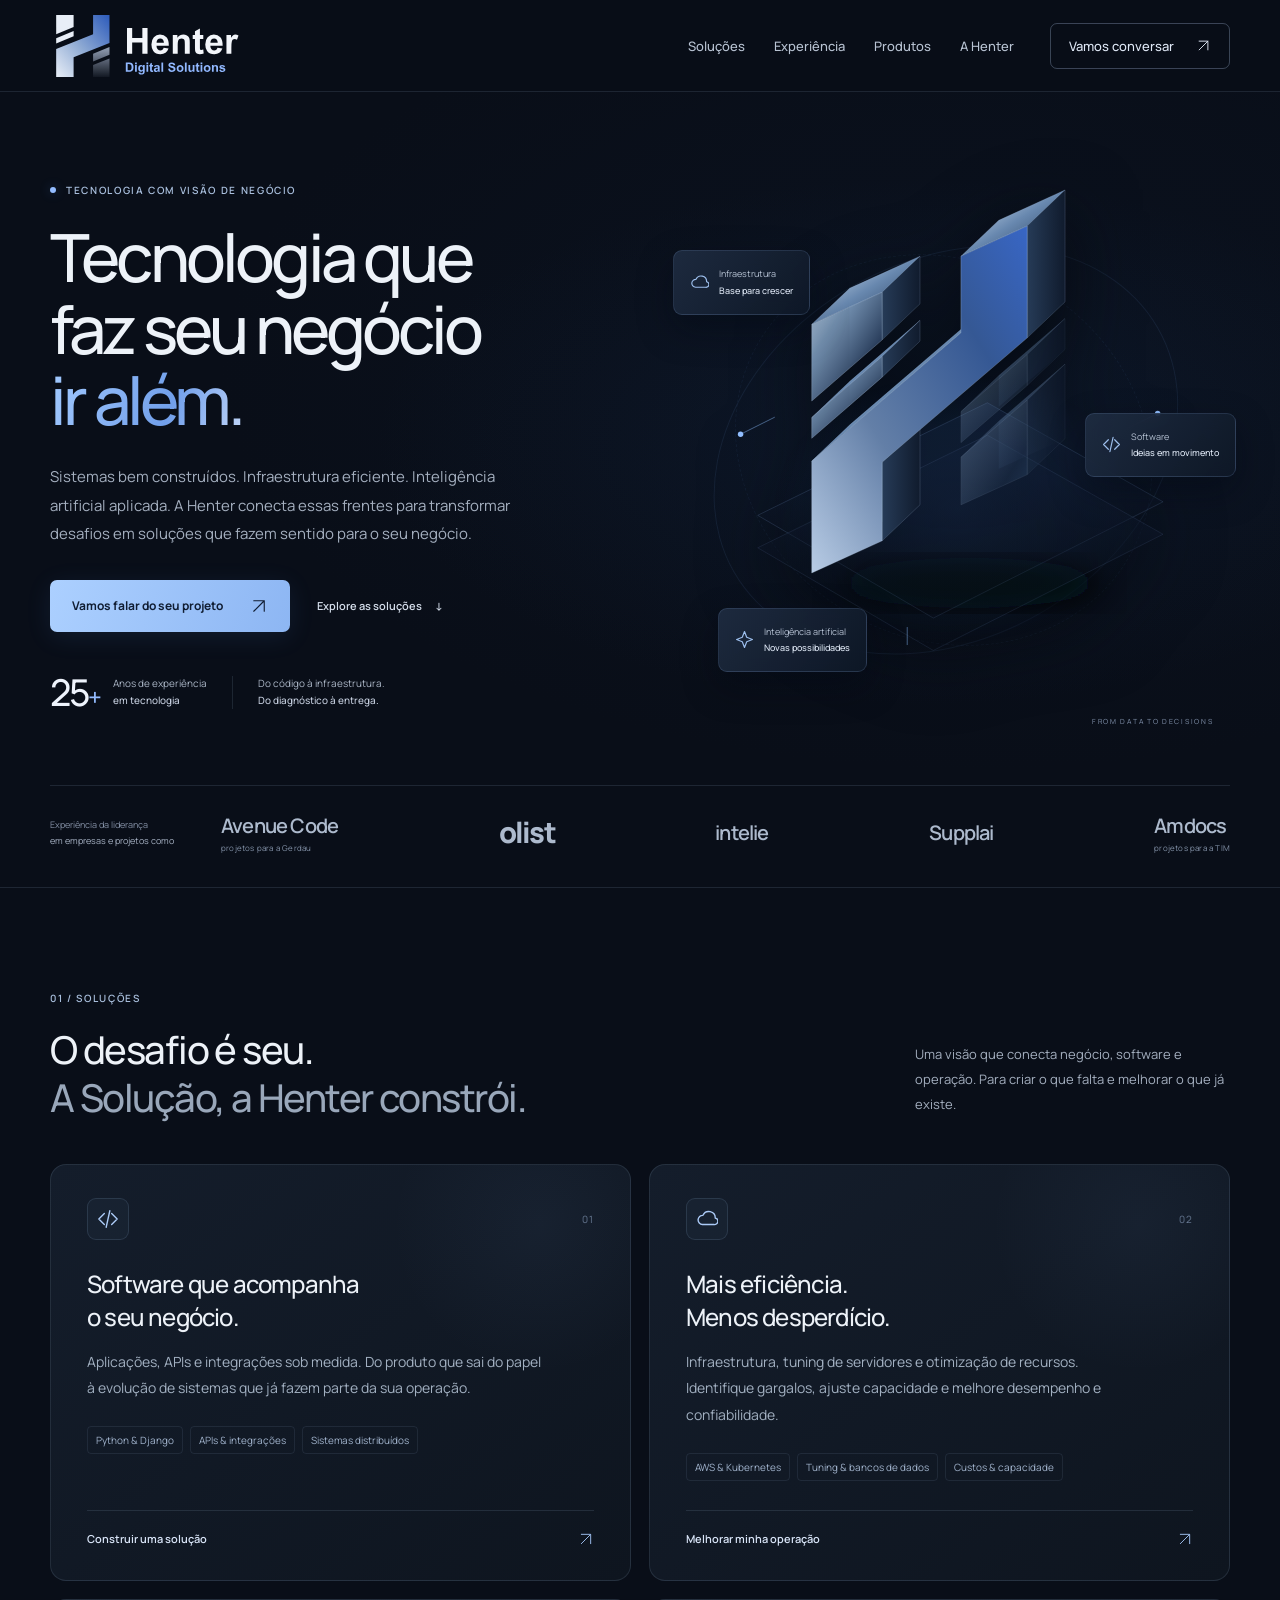
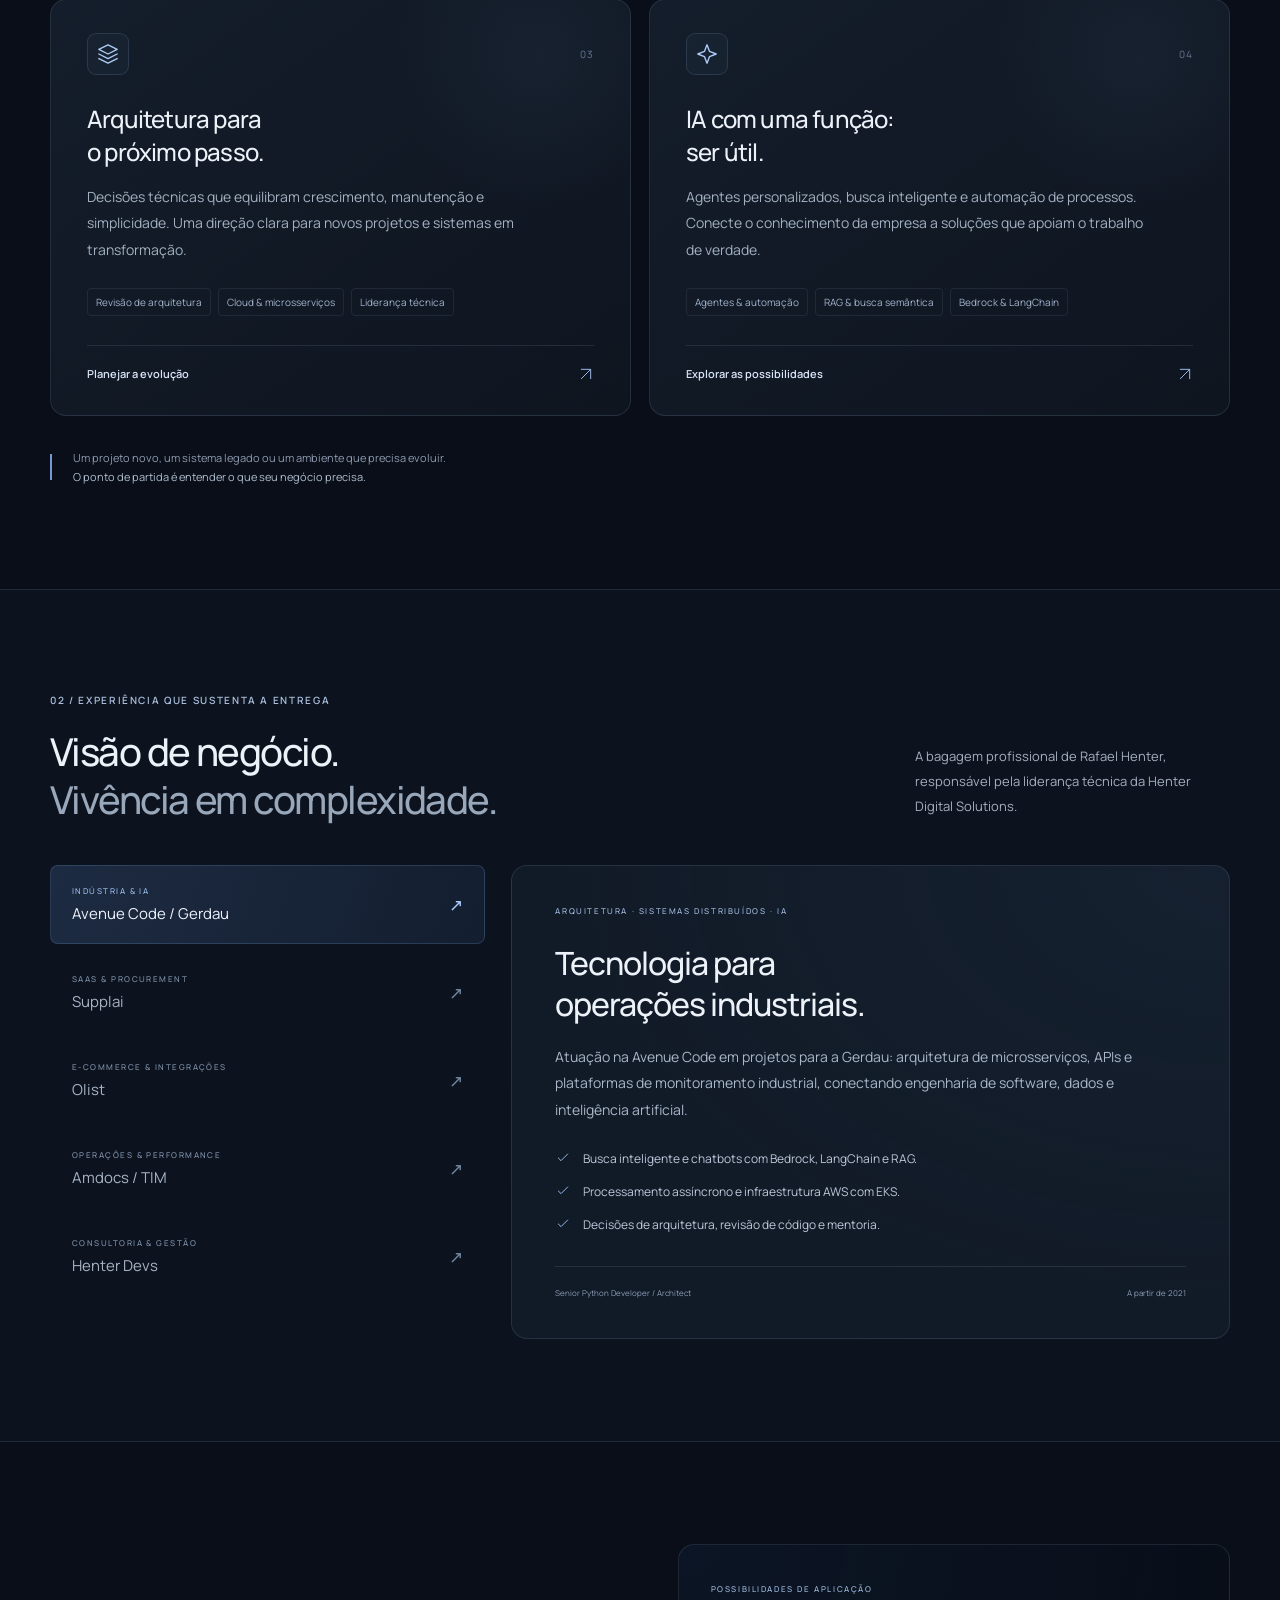
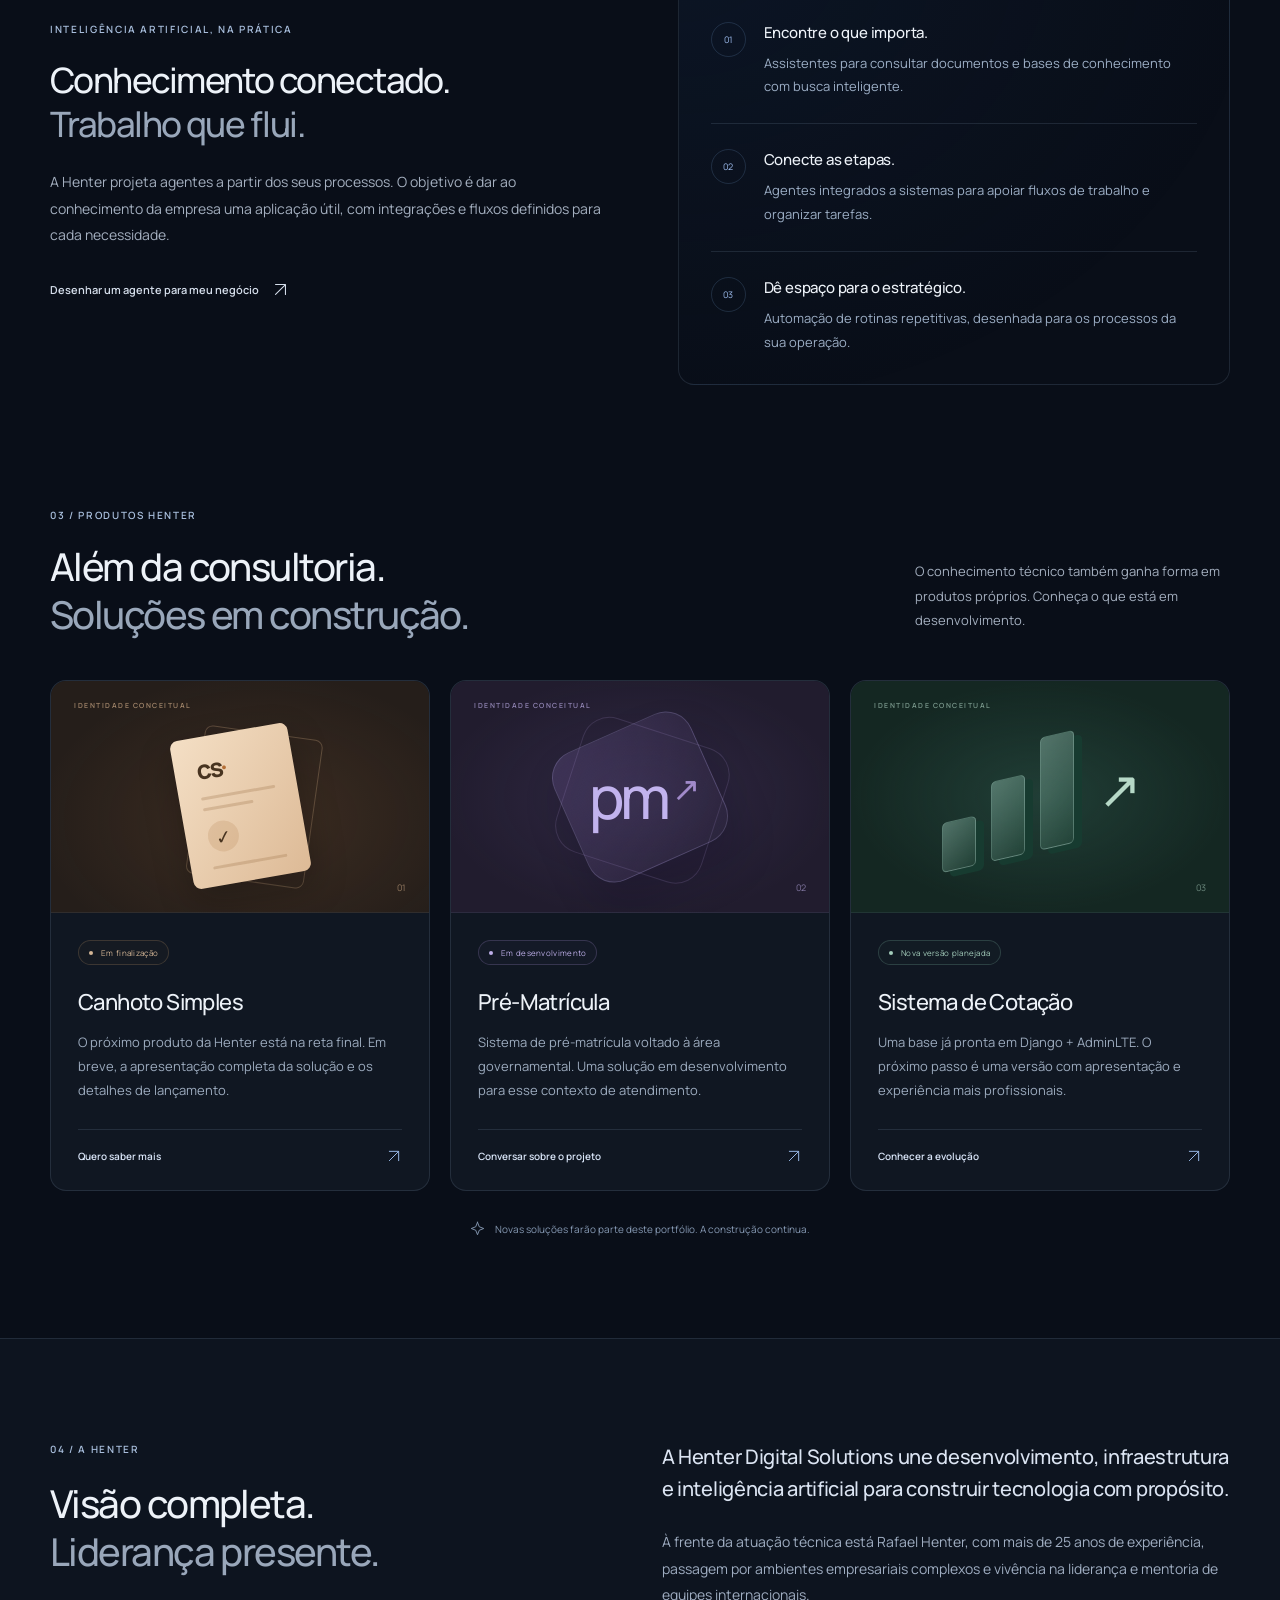
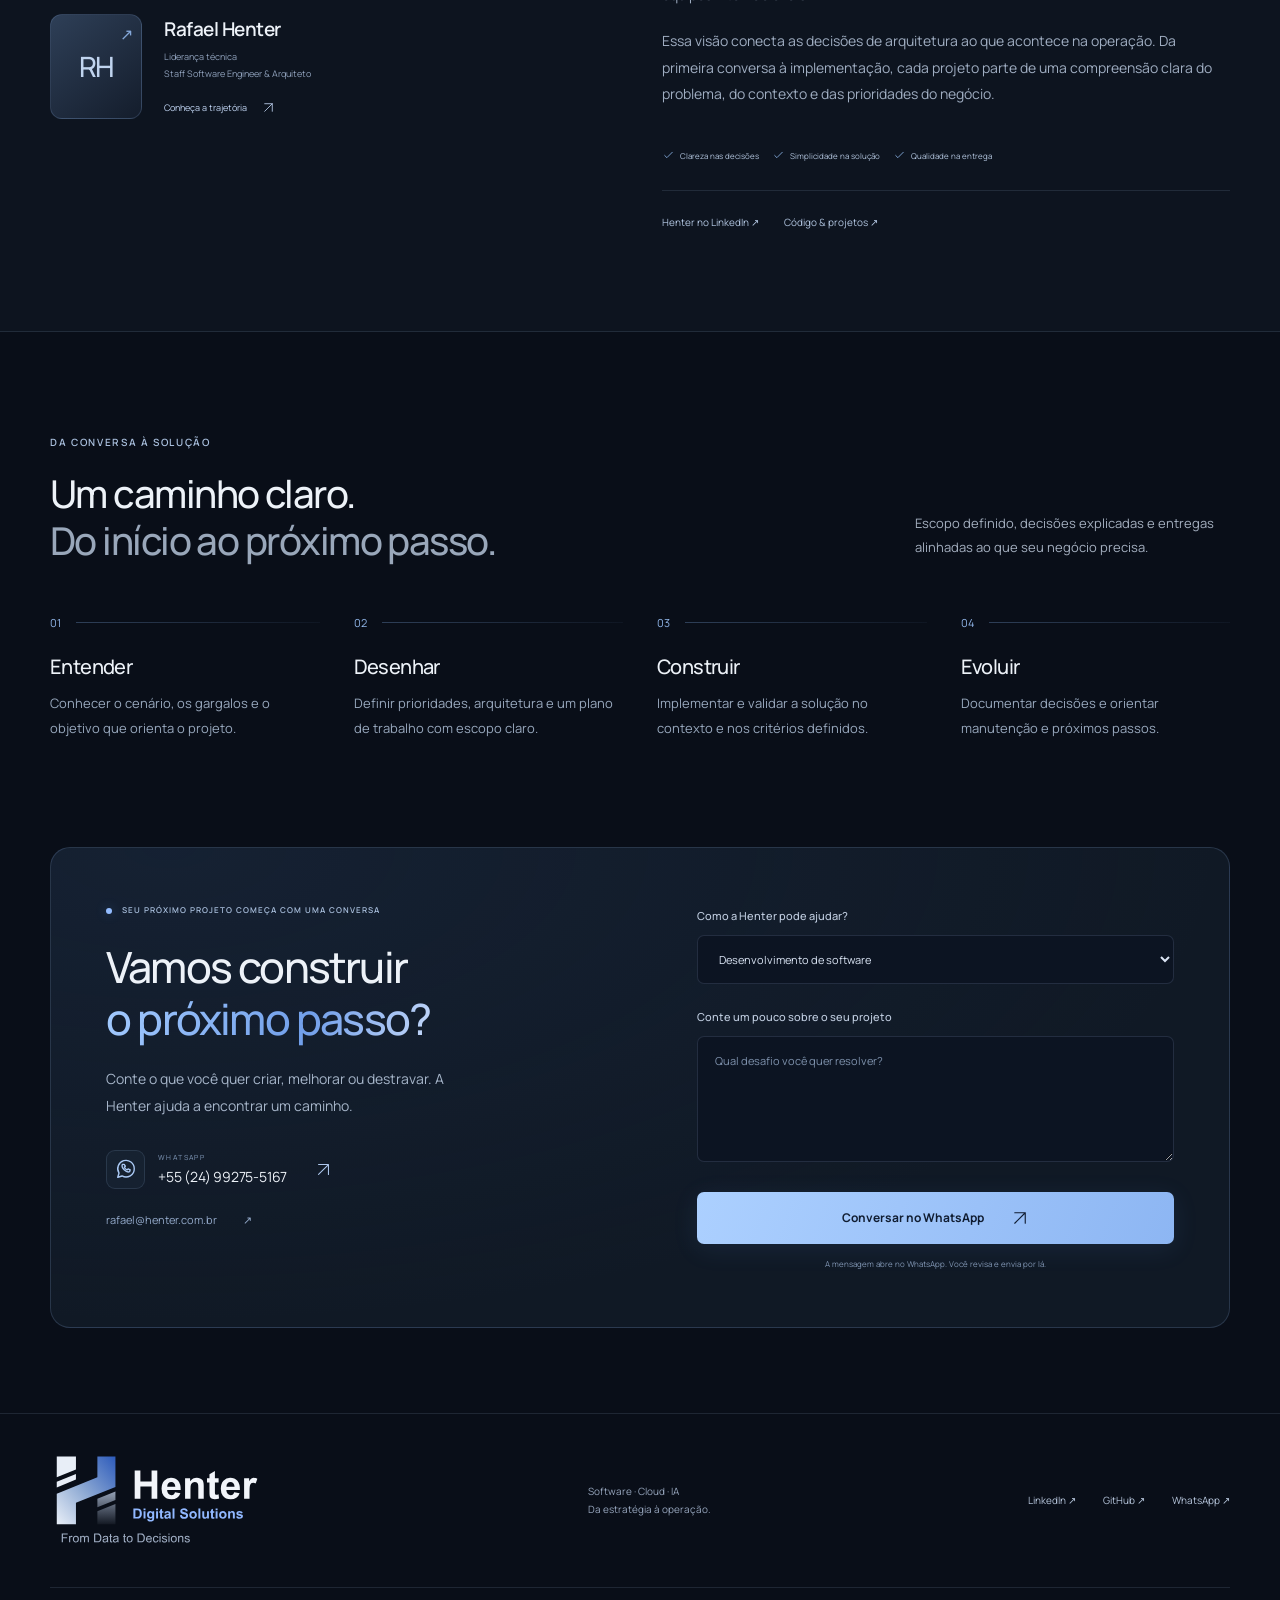
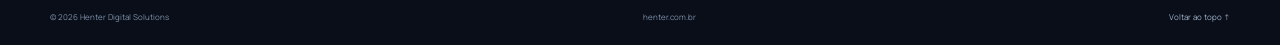
==== commit 337130f2: "Update heading text in index.html to clarify Henter's solution offering." ====
--- a/public/index.html
+++ b/public/index.html
@@ -392,7 +392,7 @@
               <div class="eyebrow">01 / Soluções</div>
               <h2>
                 O desafio é seu.<br /><span class="muted-heading"
-                  >O caminho, a Henter constrói.</span
+                  >A Solução, a Henter constrói.</span
                 >
               </h2>
             </div>
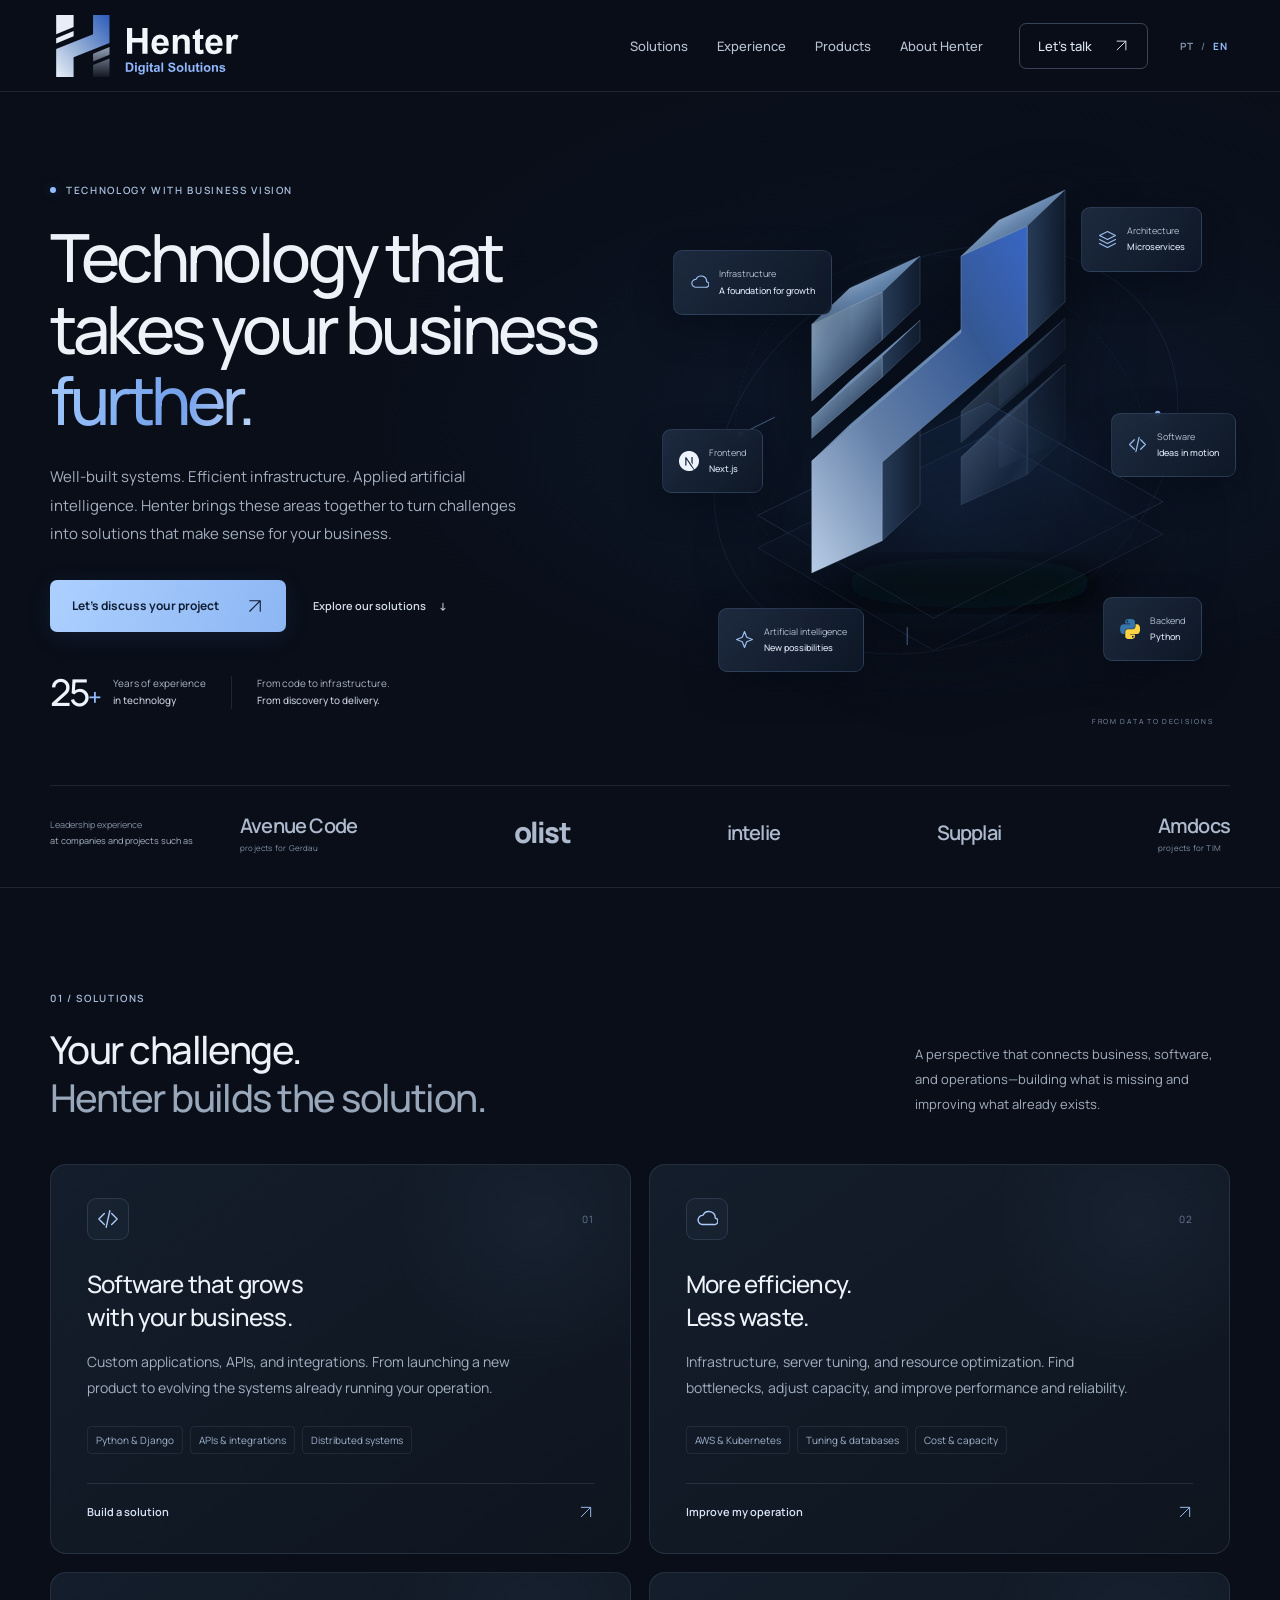
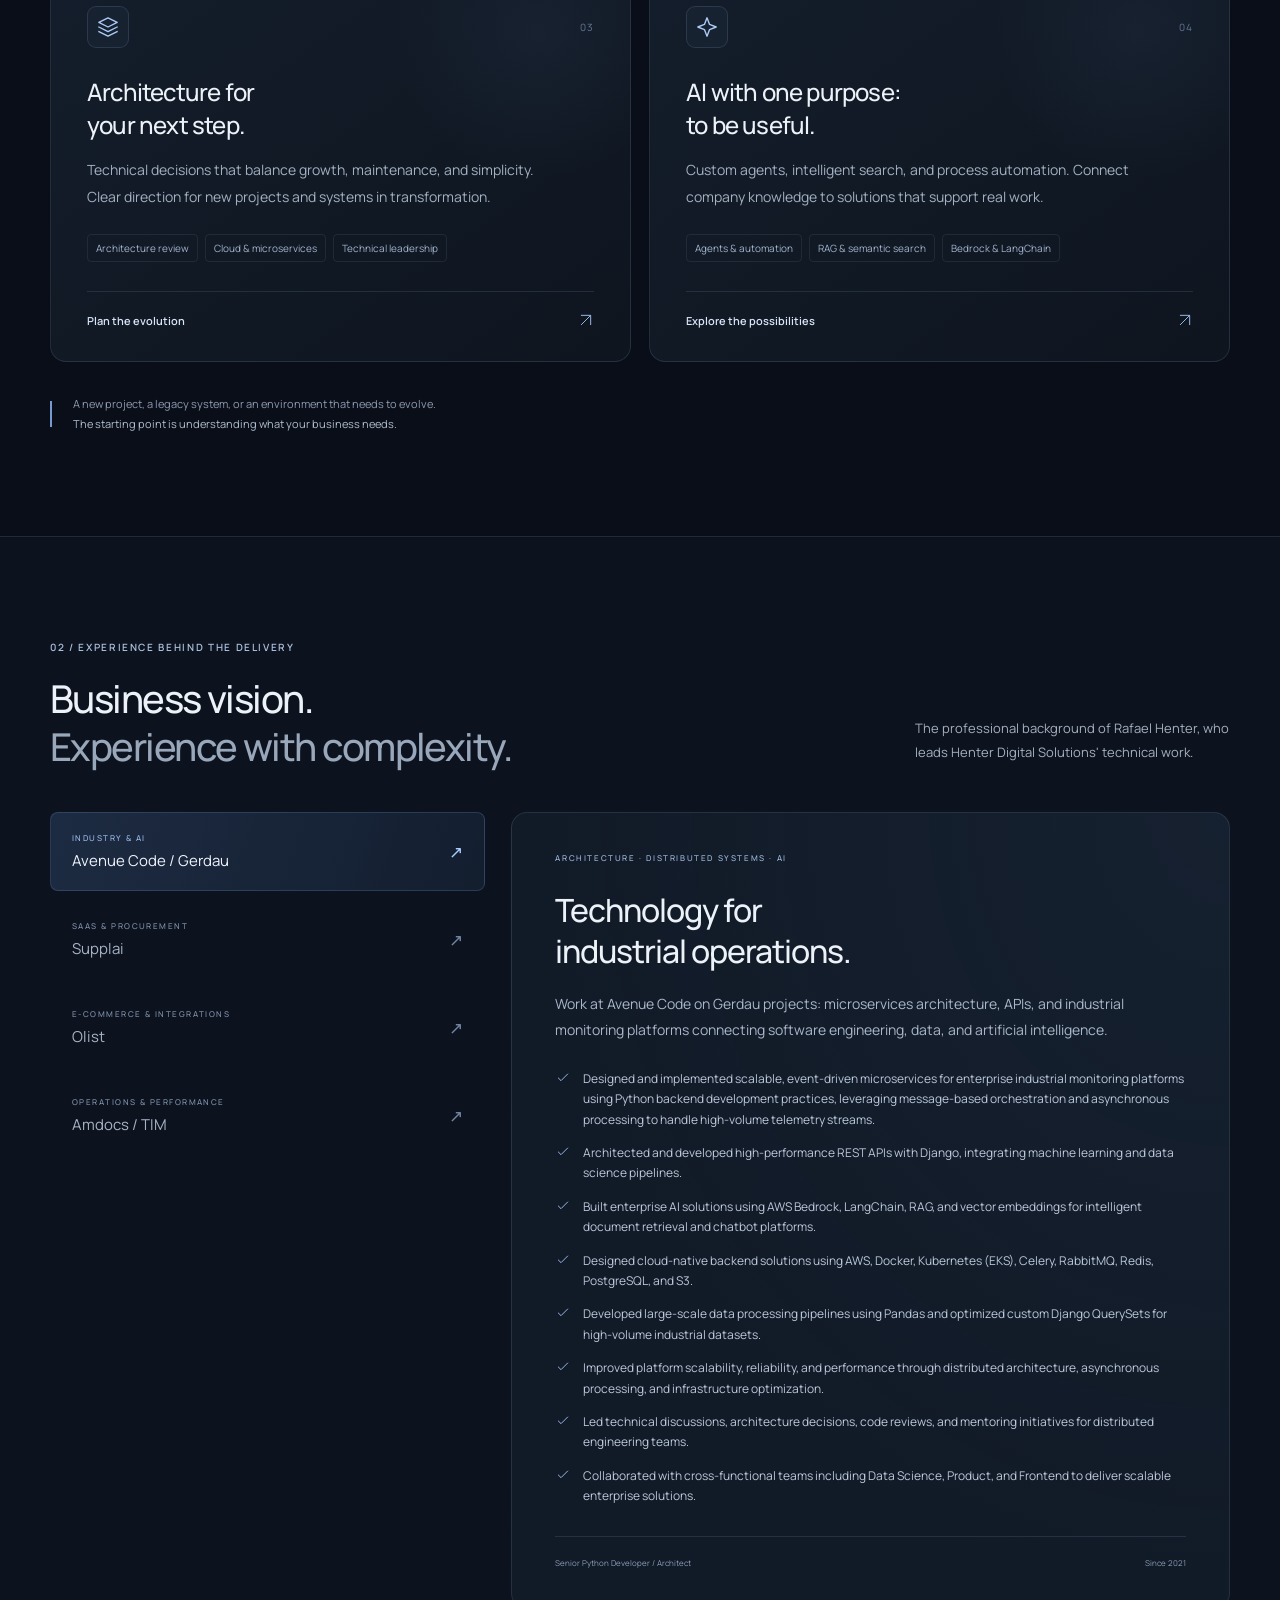
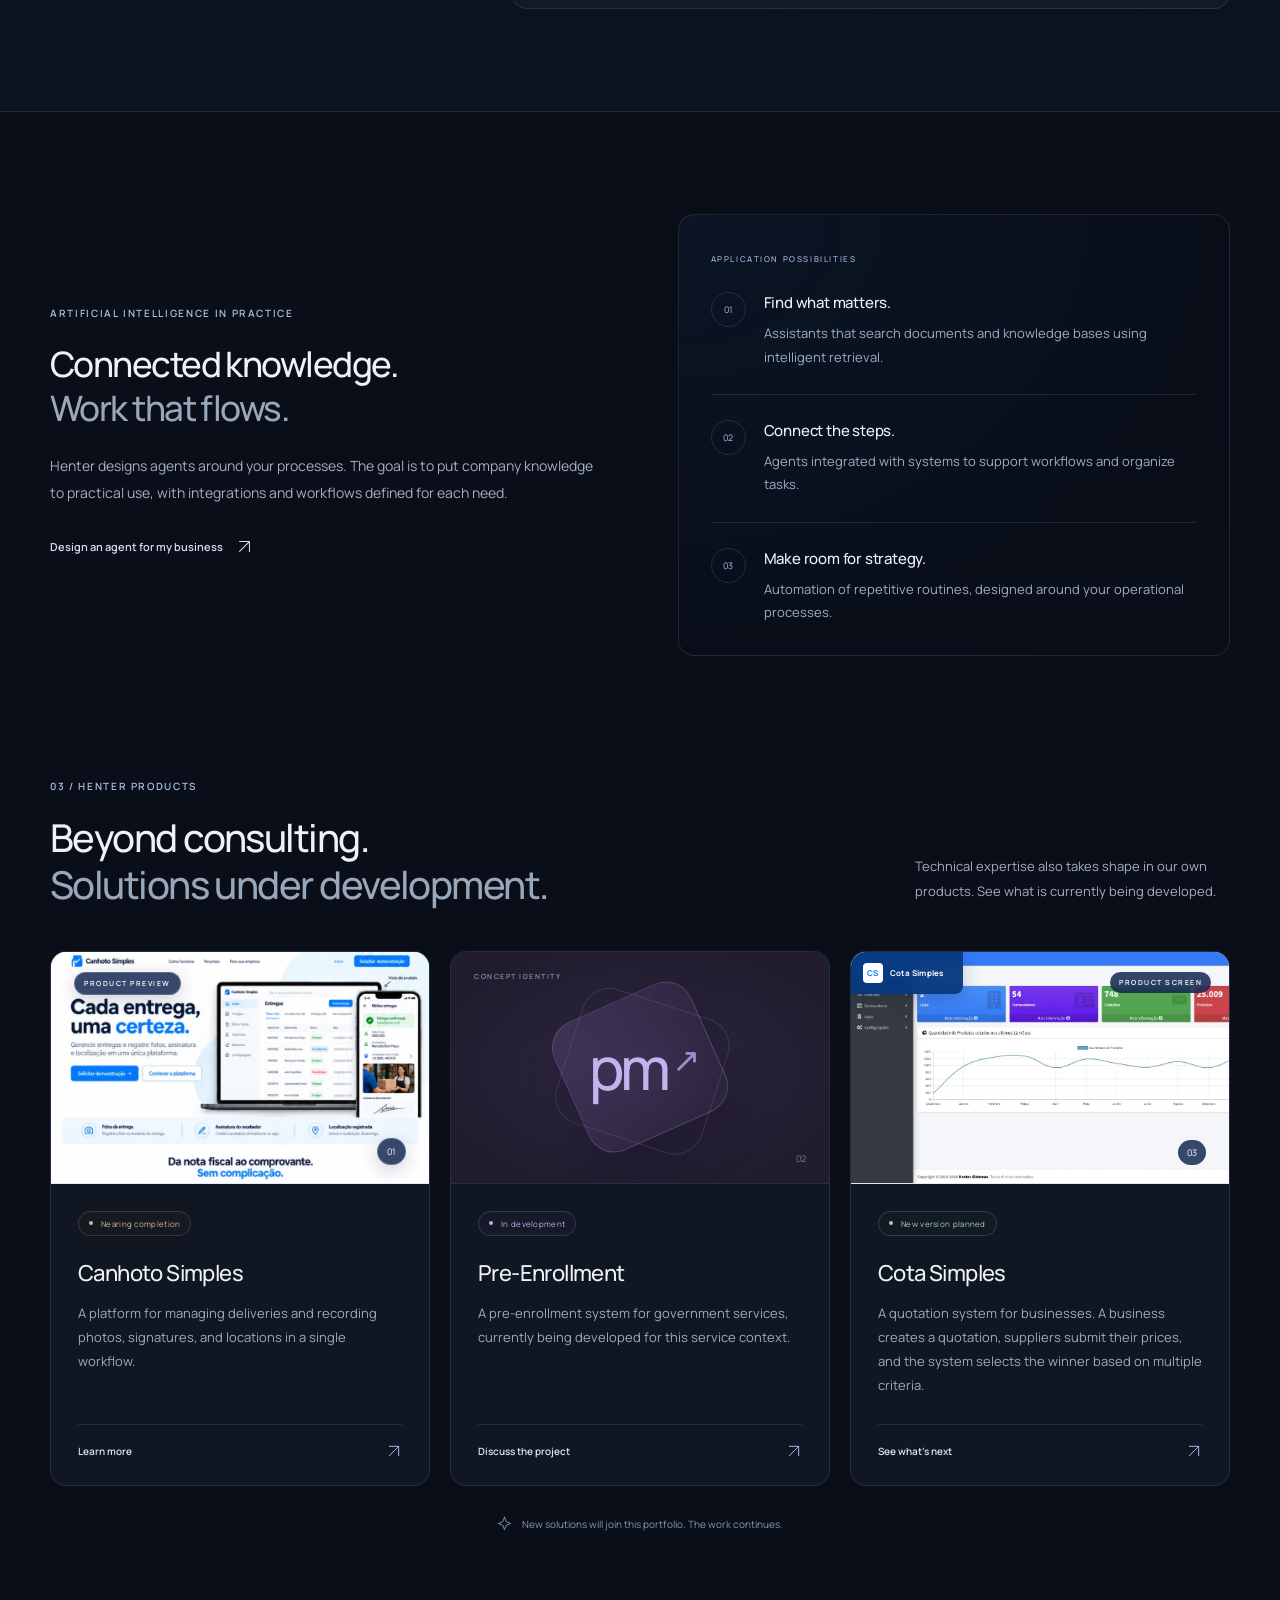
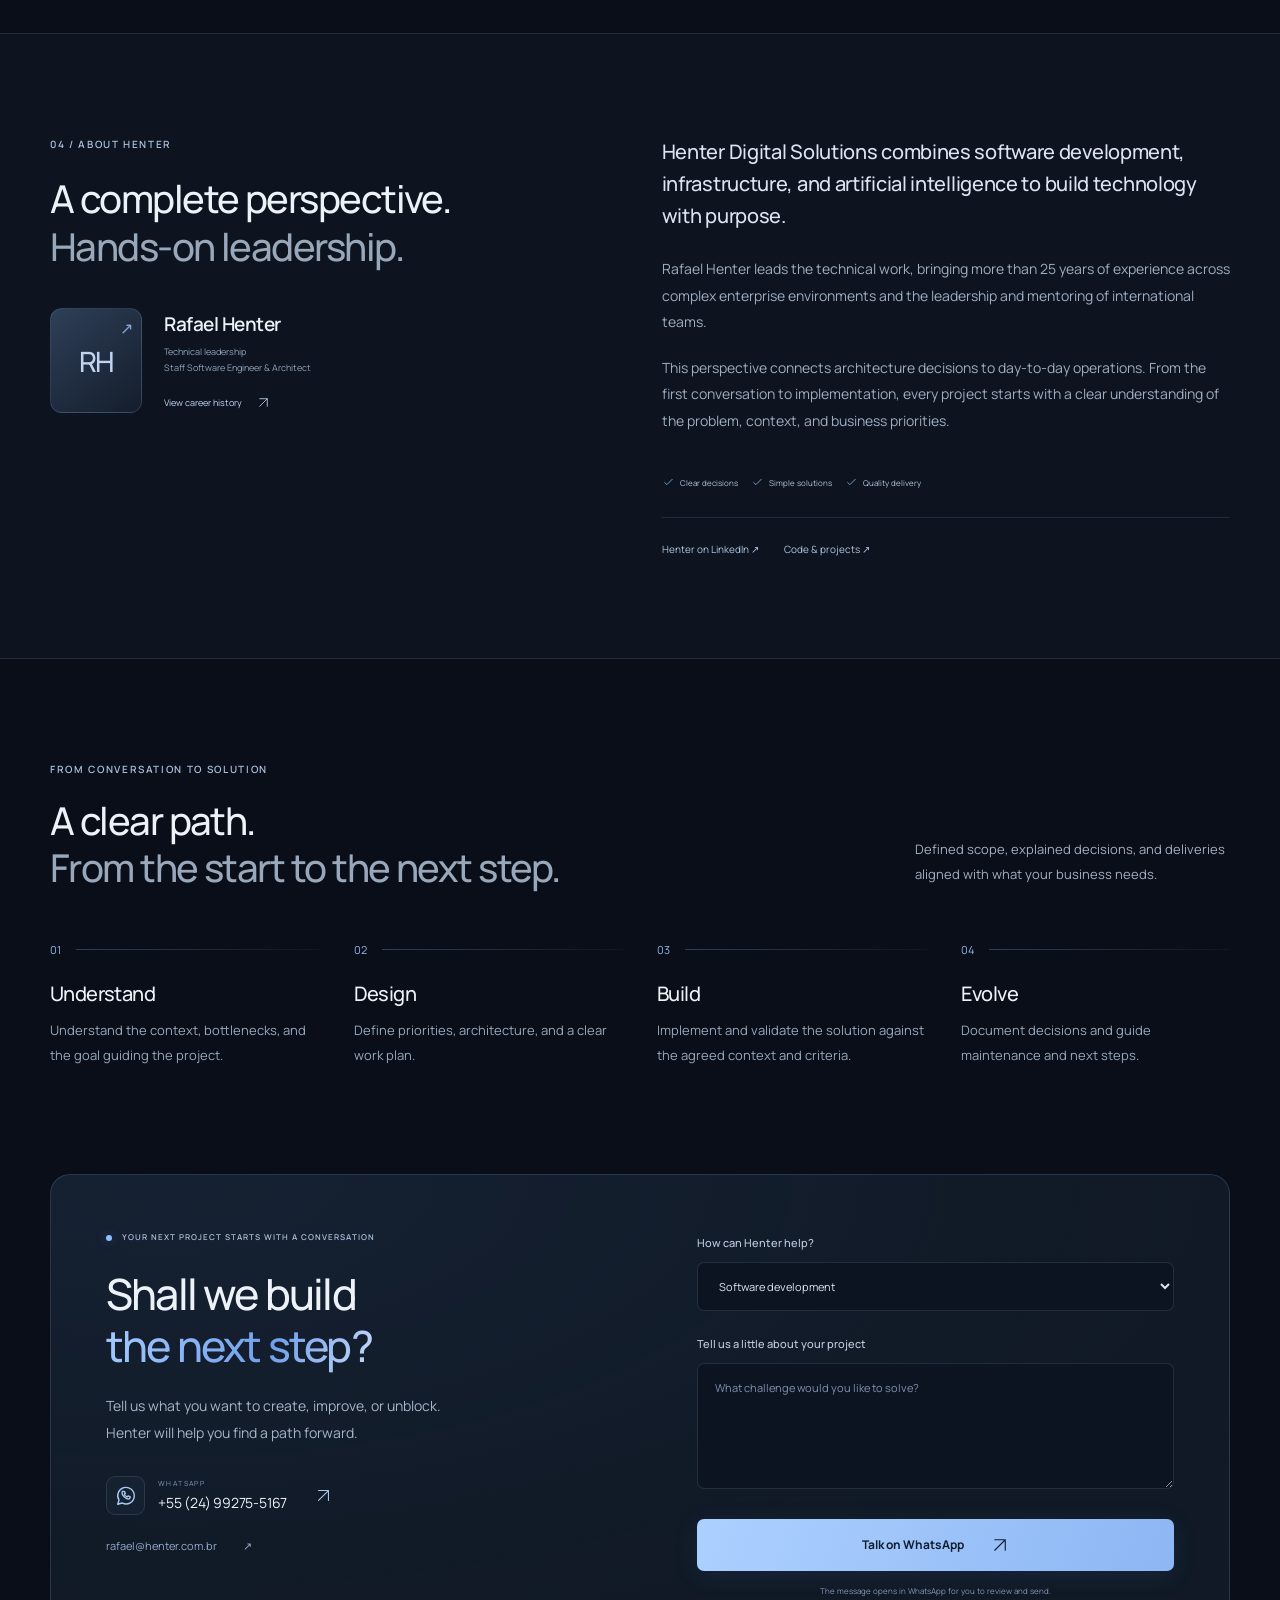
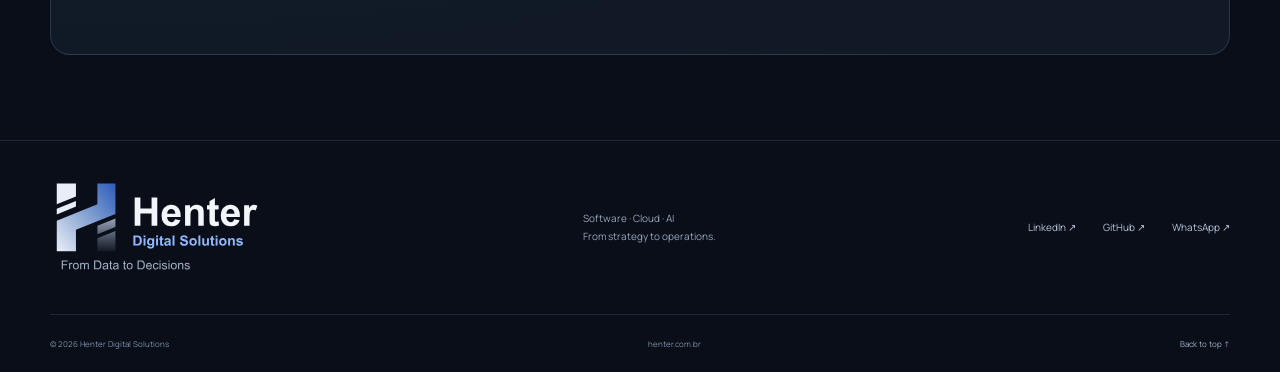
==== commit 5681cd45: "**Implement Language Switch & Content Translation** - Added a language switch for English and Portug" ====
--- a/public/index.html
+++ b/public/index.html
@@ -18,8 +18,12 @@
     />
     <meta property="og:type" content="website" />
     <meta property="og:locale" content="pt_BR" />
+    <meta property="og:locale:alternate" content="en_US" />
     <link rel="canonical" href="https://henter.com.br/" />
     <meta property="og:url" content="https://henter.com.br/" />
+    <link rel="alternate" hreflang="pt-BR" href="https://henter.com.br/?lang=pt" />
+    <link rel="alternate" hreflang="en" href="https://henter.com.br/?lang=en" />
+    <link rel="alternate" hreflang="x-default" href="https://henter.com.br/" />
     <link rel="icon" href="assets/brand/favicon.svg" type="image/svg+xml" />
     <link rel="stylesheet" href="styles.css" />
     <title>Henter Digital Solutions | Tecnologia para ir além</title>
@@ -49,6 +53,21 @@
         <symbol id="spark" viewBox="0 0 24 24">
           <path
             d="m12 2 2.8 7.2L22 12l-7.2 2.8L12 22l-2.8-7.2L2 12l7.2-2.8L12 2Z"
+          />
+        </symbol>
+        <symbol id="python" viewBox="0 0 110 111">
+          <path
+            fill="#3776ab"
+            d="M54.919.001c-4.584.021-8.961.412-12.813 1.094C30.76 3.099 28.7 7.295 28.7 15.032v10.219h26.813v3.406H18.638c-7.793 0-14.616 4.684-16.75 13.594-2.462 10.213-2.571 16.586 0 27.25 1.906 7.938 6.457 13.594 14.25 13.594h9.218v-12.25c0-8.85 7.657-16.656 16.75-16.656h26.781c7.455 0 13.406-6.138 13.406-13.625V15.032c0-7.266-6.13-12.725-13.406-13.937C64.282.328 59.502-.02 54.919.001ZM40.419 8.22c2.77 0 5.031 2.299 5.031 5.125 0 2.816-2.262 5.094-5.031 5.094-2.78 0-5.031-2.278-5.031-5.094 0-2.826 2.252-5.125 5.031-5.125Z"
+          />
+          <path
+            fill="#ffd343"
+            d="M85.638 28.657v11.906c0 9.231-7.826 17-16.75 17H42.106c-7.336 0-13.406 6.279-13.406 13.625V96.72c0 7.266 6.319 11.54 13.406 13.625 8.488 2.495 16.626 2.946 26.782 0 6.75-1.955 13.406-5.888 13.406-13.625V86.501H55.513v-3.406H95.7c7.792 0 10.696-5.436 13.406-13.594 2.8-8.399 2.68-16.476 0-27.25-1.926-7.758-5.604-13.594-13.406-13.594H85.638Zm-15.063 64.656c2.78 0 5.031 2.278 5.031 5.094 0 2.826-2.251 5.125-5.031 5.125-2.77 0-5.031-2.299-5.031-5.125 0-2.816 2.262-5.094 5.031-5.094Z"
+          />
+        </symbol>
+        <symbol id="nextjs" viewBox="0 0 24 24">
+          <path
+            d="M11.573 0c-.177 0-.31.001-.359.007-.051.005-.216.021-.363.033-3.409.307-6.602 2.146-8.624 4.972C1.1 6.584.38 8.367.108 10.255.012 10.914 0 11.109 0 12.002s.012 1.089.108 1.748c.652 4.506 3.859 8.292 8.209 9.694.779.251 1.6.423 2.534.526.363.04 1.935.04 2.299 0 1.612-.179 2.977-.577 4.324-1.264.206-.106.246-.134.218-.158-.019-.014-.899-1.194-1.954-2.62l-1.919-2.592-2.405-3.558c-1.323-1.957-2.412-3.556-2.421-3.556-.009-.003-.019 1.578-.023 3.509-.007 3.38-.01 3.516-.052 3.596-.061.115-.108.162-.206.213-.075.038-.141.045-.495.045h-.406l-.108-.068a.438.438 0 0 1-.157-.172l-.049-.105.005-4.703.007-4.706.073-.091c.037-.05.117-.113.173-.143.096-.047.134-.052.54-.052.478 0 .558.019.682.155.036.037 1.338 1.998 2.895 4.361a10760.4 10760.4 0 0 0 4.735 7.17l1.9 2.878.096-.063c.852-.554 1.752-1.342 2.466-2.163 1.518-1.743 2.496-3.868 2.824-6.134.096-.659.108-.854.108-1.748s-.012-1.088-.108-1.747c-.652-4.506-3.859-8.292-8.209-9.694-.767-.249-1.583-.42-2.498-.523C13.016.019 12.102 0 11.573 0Zm4.068 7.217c.348 0 .409.005.486.047.113.056.204.164.237.277.019.061.023 1.365.019 4.304l-.007 4.218-.744-1.14-.746-1.14v-3.067c0-1.982.01-3.096.023-3.15.038-.131.12-.234.233-.295.096-.05.131-.054.499-.054Z"
           />
         </symbol>
         <symbol id="check" viewBox="0 0 24 24">
@@ -92,6 +111,11 @@
           ><a class="nav-contact" href="#contato"
             >Vamos conversar <svg class="icon"><use href="#arrow" /></svg
           ></a>
+          <div class="language-switch" aria-label="Selecionar idioma">
+            <button type="button" data-language="pt" aria-pressed="true">PT</button>
+            <span aria-hidden="true">/</span>
+            <button type="button" data-language="en" aria-pressed="false">EN</button>
+          </div>
         </nav>
       </div>
     </header>
@@ -205,6 +229,7 @@
                 stroke-opacity=".15"
               />
               <g class="sculpture-float">
+                <g class="logo-fragment logo-fragment-top">
                 <path
                   d="M187 138 265.2 102.3 265.2 155.2 187 223.1Z"
                   fill="url(#side)"
@@ -228,6 +253,8 @@
                   stroke-opacity=".3"
                   stroke-width="1"
                 />
+                </g>
+                <g class="logo-fragment logo-fragment-middle">
                 <path
                   d="M187 241.5 265.2 173.6 265.2 196.6 187 264.5Z"
                   fill="url(#side)"
@@ -251,6 +278,8 @@
                   stroke-opacity=".3"
                   stroke-width="1"
                 />
+                </g>
+                <g class="logo-core">
                 <path
                   d="M187 289.8 352.6 147.5 352.6 62.4 426.2 28.8 426.2 153 265.2 290.9 265.2 378.3 187 414Z"
                   fill="url(#side)"
@@ -286,6 +315,13 @@
                   stroke-opacity=".3"
                   stroke-width="1"
                 />
+                <path
+                  class="logo-edge"
+                  pathLength="1"
+                  d="M145 329.8 310.6 187.5 310.6 102.4 384.2 68.8 384.2 193 223.2 330.9 223.2 418.3 145 454Z"
+                />
+                </g>
+                <g class="logo-echo logo-echo-one">
                 <path
                   d="M352.6 234.9 426.2 171.4 426.2 205.9 352.6 269.4Z"
                   fill="url(#side)"
@@ -313,6 +349,8 @@
                   stroke-width="1"
                   opacity=".32"
                 />
+                </g>
+                <g class="logo-echo logo-echo-two">
                 <path
                   d="M352.6 285.5 426.2 222 426.2 304.8 352.6 338.4Z"
                   fill="url(#side)"
@@ -340,6 +378,7 @@
                   stroke-width="1"
                   opacity=".32"
                 />
+                </g>
               </g>
               <path
                 d="m66 300 38-19m384 16 41-20M251 514v20"
@@ -360,6 +399,18 @@
               <svg class="icon"><use href="#code" /></svg
               ><span>Software<br /><strong>Ideias em movimento</strong></span>
             </div>
+            <div class="floating-label label-nextjs">
+              <svg class="icon nextjs-icon"><use href="#nextjs" /></svg
+              ><span>Frontend<br /><strong>Next.js</strong></span>
+            </div>
+            <div class="floating-label label-microservices">
+              <svg class="icon"><use href="#layers" /></svg
+              ><span>Arquitetura<br /><strong>Microserviços</strong></span>
+            </div>
+            <div class="floating-label label-python">
+              <svg class="icon python-icon"><use href="#python" /></svg
+              ><span>Backend<br /><strong>Python</strong></span>
+            </div>
             <div class="floating-label label-ai">
               <svg class="icon"><use href="#spark" /></svg
               ><span
@@ -421,7 +472,7 @@
               <a
                 class="card-link"
                 href="#contato"
-                data-interest="Desenvolvimento de software"
+                data-interest="software"
                 >Construir uma solução
                 <svg class="icon"><use href="#arrow" /></svg
               ></a>
@@ -446,7 +497,7 @@
               <a
                 class="card-link"
                 href="#contato"
-                data-interest="Infraestrutura, tuning e otimização"
+                data-interest="infrastructure"
                 >Melhorar minha operação
                 <svg class="icon"><use href="#arrow" /></svg
               ></a>
@@ -471,7 +522,7 @@
               <a
                 class="card-link"
                 href="#contato"
-                data-interest="Arquitetura e liderança técnica"
+                data-interest="architecture"
                 >Planejar a evolução
                 <svg class="icon"><use href="#arrow" /></svg
               ></a>
@@ -496,7 +547,7 @@
               <a
                 class="card-link"
                 href="#contato"
-                data-interest="Agentes de IA e automação"
+                data-interest="ai"
                 >Explorar as possibilidades
                 <svg class="icon"><use href="#arrow" /></svg
               ></a>
@@ -581,17 +632,6 @@
                 <span><small>OPERAÇÕES & PERFORMANCE</small>Amdocs / TIM</span
                 ><span>↗</span>
               </button>
-              <button
-                id="tab-consultoria"
-                class="experience-tab"
-                role="tab"
-                aria-selected="false"
-                aria-controls="panel-consultoria"
-                tabindex="-1"
-              >
-                <span><small>CONSULTORIA & GESTÃO</small>Henter Devs</span
-                ><span>↗</span>
-              </button>
             </div>
             <div class="experience-content">
               <article
@@ -613,16 +653,51 @@
                 </p>
                 <ul class="check-list">
                   <li>
-                    <svg class="icon"><use href="#check" /></svg>Busca
-                    inteligente e chatbots com Bedrock, LangChain e RAG.
-                  </li>
-                  <li>
-                    <svg class="icon"><use href="#check" /></svg>Processamento
-                    assíncrono e infraestrutura AWS com EKS.
-                  </li>
-                  <li>
-                    <svg class="icon"><use href="#check" /></svg>Decisões de
-                    arquitetura, revisão de código e mentoria.
+                    <svg class="icon"><use href="#check" /></svg>Projetou e
+                    implementou microsserviços escaláveis e orientados a eventos
+                    para plataformas corporativas de monitoramento industrial,
+                    usando backend Python, orquestração baseada em mensagens e
+                    processamento assíncrono para lidar com fluxos de telemetria
+                    de alto volume.
+                  </li>
+                  <li>
+                    <svg class="icon"><use href="#check" /></svg>Arquitetou e
+                    desenvolveu APIs REST de alta performance com Django,
+                    integrando pipelines de machine learning e data science.
+                  </li>
+                  <li>
+                    <svg class="icon"><use href="#check" /></svg>Construiu
+                    soluções corporativas de IA com AWS Bedrock, LangChain, RAG
+                    e embeddings vetoriais para recuperação inteligente de
+                    documentos e plataformas de chatbot.
+                  </li>
+                  <li>
+                    <svg class="icon"><use href="#check" /></svg>Projetou
+                    soluções backend cloud-native com AWS, Docker, Kubernetes
+                    (EKS), Celery, RabbitMQ, Redis, PostgreSQL e S3.
+                  </li>
+                  <li>
+                    <svg class="icon"><use href="#check" /></svg>Desenvolveu
+                    pipelines de processamento de dados em larga escala com
+                    Pandas e otimizou QuerySets customizados do Django para
+                    datasets industriais de alto volume.
+                  </li>
+                  <li>
+                    <svg class="icon"><use href="#check" /></svg>Melhorou a
+                    escalabilidade, a confiabilidade e a performance da
+                    plataforma por meio de arquitetura distribuída,
+                    processamento assíncrono e otimização de infraestrutura.
+                  </li>
+                  <li>
+                    <svg class="icon"><use href="#check" /></svg>Liderou
+                    discussões técnicas, decisões de arquitetura, revisões de
+                    código e iniciativas de mentoria para equipes distribuídas
+                    de engenharia.
+                  </li>
+                  <li>
+                    <svg class="icon"><use href="#check" /></svg>Colaborou com
+                    equipes multidisciplinares de Data Science, Produto e
+                    Frontend para entregar soluções corporativas escaláveis.
                   </li>
                 </ul>
                 <div class="panel-footer">
@@ -649,16 +724,43 @@
                 </p>
                 <ul class="check-list">
                   <li>
-                    <svg class="icon"><use href="#check" /></svg>Backend e APIs
-                    desenvolvidos com Django.
-                  </li>
-                  <li>
-                    <svg class="icon"><use href="#check" /></svg>Microsserviços
-                    e processamento orientado a eventos.
-                  </li>
-                  <li>
-                    <svg class="icon"><use href="#check" /></svg>Liderança e
-                    mentoria de uma equipe React na Índia.
+                    <svg class="icon"><use href="#check" /></svg>Liderou a
+                    arquitetura backend e o desenvolvimento de uma plataforma
+                    SaaS de procurement que conecta gestores de propriedades a
+                    prestadores de serviços.
+                  </li>
+                  <li>
+                    <svg class="icon"><use href="#check" /></svg>Projetou e
+                    implementou um marketplace no qual fornecedores competiam
+                    por meio de leilões reversos e cotações diretas para serviços
+                    como segurança, limpeza, elétrica e manutenção.
+                  </li>
+                  <li>
+                    <svg class="icon"><use href="#check" /></svg>Construiu a
+                    plataforma em Django com arquitetura de microsserviços e
+                    processamento assíncrono orientado a eventos para desacoplar
+                    serviços, melhorar o isolamento de falhas e escalar fluxos
+                    de negócio sob cargas variáveis de procurement.
+                  </li>
+                  <li>
+                    <svg class="icon"><use href="#check" /></svg>Projetou e
+                    implementou APIs REST seguras e serviços backend desde o
+                    início, entregando uma arquitetura sustentável e preparada
+                    para cloud.
+                  </li>
+                  <li>
+                    <svg class="icon"><use href="#check" /></svg>Gerenciou e
+                    orientou uma equipe frontend React distribuída na Índia,
+                    colaborando também na entrega da plataforma backend.
+                  </li>
+                  <li>
+                    <svg class="icon"><use href="#check" /></svg>Implementou
+                    integrações com diversos meios de pagamento.
+                  </li>
+                  <li>
+                    <svg class="icon"><use href="#check" /></svg>Integrou a
+                    plataforma a diversos sistemas CRM utilizados por corretoras
+                    de imóveis.
                   </li>
                 </ul>
                 <div class="panel-footer">
@@ -685,6 +787,17 @@
                 </p>
                 <ul class="check-list">
                   <li>
+                    <svg class="icon"><use href="#check" /></svg>Desenvolveu
+                    integrações escaláveis com Amazon, CNOVA, B2W e outros
+                    marketplaces, permitindo que vendedores publicassem
+                    produtos automaticamente em vários canais de venda a partir
+                    de uma única plataforma.
+                  </li>
+                  <li>
+                    <svg class="icon"><use href="#check" /></svg>Criou um
+                    gerador de Nota Fiscal Eletrônica integrado à SEFAZ.
+                  </li>
+                  <li>
                     <svg class="icon"><use href="#check" /></svg>Sincronização
                     de produtos, estoque, preços e pedidos.
                   </li>
@@ -731,47 +844,21 @@
                     <svg class="icon"><use href="#check" /></svg>Automação,
                     monitoramento e diagnóstico em produção.
                   </li>
+                  <li>
+                    <svg class="icon"><use href="#check" /></svg>Desenvolveu
+                    scripts de automação e ferramentas de monitoramento para
+                    otimizar as operações de infraestrutura e reduzir o esforço
+                    manual.
+                  </li>
+                  <li>
+                    <svg class="icon"><use href="#check" /></svg>Colaborou com
+                    equipes de desenvolvimento e operações para diagnosticar
+                    problemas em produção e otimizar ambientes corporativos.
+                  </li>
                 </ul>
                 <div class="panel-footer">
                   <span>Senior Infrastructure Analyst / DevOps</span
                   ><span>2012 — 2013</span>
-                </div>
-              </article>
-              <article
-                id="panel-consultoria"
-                class="experience-panel"
-                role="tabpanel"
-                aria-labelledby="tab-consultoria"
-                tabindex="0"
-                hidden
-              >
-                <span class="panel-label"
-                  >CONSULTORIA · SETOR PÚBLICO · ENTREGA</span
-                >
-                <h3>Experiência também<br />do lado do negócio.</h3>
-                <p>
-                  Fundação e liderança da Henter Devs, com projetos de
-                  tecnologia para organizações privadas e órgãos municipais. Uma
-                  trajetória que soma execução técnica e responsabilidade pela
-                  entrega.
-                </p>
-                <ul class="check-list">
-                  <li>
-                    <svg class="icon"><use href="#check" /></svg>Desenvolvimento
-                    de sistemas e modernização de infraestrutura.
-                  </li>
-                  <li>
-                    <svg class="icon"><use href="#check" /></svg>Planejamento
-                    técnico e arquitetura de soluções sob medida.
-                  </li>
-                  <li>
-                    <svg class="icon"><use href="#check" /></svg>Relacionamento
-                    com clientes e condução de projetos.
-                  </li>
-                </ul>
-                <div class="panel-footer">
-                  <span>Fundador / Consultor e Desenvolvedor</span
-                  ><span>2013 — 2016</span>
                 </div>
               </article>
             </div>
@@ -795,7 +882,7 @@
             <a
               class="quiet-link"
               href="#contato"
-              data-interest="Agentes de IA e automação"
+              data-interest="ai"
               >Desenhar um agente para meu negócio
               <svg class="icon"><use href="#arrow" /></svg
             ></a>
@@ -854,23 +941,24 @@
           <div class="products-grid">
             <article class="product-card">
               <div class="product-visual visual-canhoto" aria-hidden="true">
-                <span class="visual-caption">IDENTIDADE CONCEITUAL</span>
-                <div class="receipt">
-                  <span class="receipt-brand">cs<span>·</span></span
-                  ><span class="receipt-line"></span
-                  ><span class="receipt-line short"></span
-                  ><span class="receipt-check">✓</span
-                  ><span class="receipt-line"></span>
-                </div>
-                <div class="receipt-behind"></div>
+                <img
+                  class="canhoto-preview"
+                  src="assets/products/canhoto-simples.webp"
+                  alt=""
+                  width="900"
+                  height="549"
+                  loading="lazy"
+                  decoding="async"
+                />
+                <span class="visual-caption">PRÉVIA DO PRODUTO</span>
                 <span class="visual-number">01</span>
               </div>
               <div class="product-body">
                 <span class="product-status"><i></i> Em finalização</span>
                 <h3>Canhoto Simples</h3>
                 <p>
-                  O próximo produto da Henter está na reta final. Em breve, a
-                  apresentação completa da solução e os detalhes de lançamento.
+                  Plataforma para gerenciar entregas e registrar fotos,
+                  assinatura e localização em um único fluxo.
                 </p>
                 <a
                   class="card-link"
@@ -910,23 +998,32 @@
             </article>
             <article class="product-card">
               <div class="product-visual visual-cotacao" aria-hidden="true">
-                <span class="visual-caption">IDENTIDADE CONCEITUAL</span>
-                <div class="quote-bars"><i></i><i></i><i></i></div>
-                <span class="quote-arrow">↗</span
-                ><span class="visual-number">03</span>
+                <img
+                  class="cotacao-preview"
+                  src="assets/products/cota-simples.webp"
+                  alt=""
+                  width="1200"
+                  height="637"
+                  loading="lazy"
+                  decoding="async"
+                />
+                <span class="cotacao-brand"><strong>CS</strong> Cota Simples</span>
+                <span class="visual-caption">TELA DO PRODUTO</span>
+                <span class="visual-number">03</span>
               </div>
               <div class="product-body">
                 <span class="product-status teal"
                   ><i></i> Nova versão planejada</span
                 >
-                <h3>Sistema de Cotação</h3>
+                <h3>Cota Simples</h3>
                 <p>
-                  Uma base já pronta em Django + AdminLTE. O próximo passo é uma
-                  versão com apresentação e experiência mais profissionais.
+                  Sistema de cotações para estabelecimentos. O estabelecimento
+                  lança uma cotação, os fornecedores informam seus preços e o
+                  sistema define o vencedor com base em diferentes critérios.
                 </p>
                 <a
                   class="card-link"
-                  href="https://wa.me/5524992755167?text=Ol%C3%A1%21%20Quero%20saber%20mais%20sobre%20o%20Sistema%20de%20Cota%C3%A7%C3%A3o."
+                  href="https://wa.me/5524992755167?text=Ol%C3%A1%21%20Quero%20saber%20mais%20sobre%20o%20Cota%20Simples."
                   target="_blank"
                   rel="noopener noreferrer"
                   >Conhecer a evolução
@@ -1098,12 +1195,12 @@
             <form class="contact-form" id="contact-form">
               <label for="interest">Como a Henter pode ajudar?</label
               ><select id="interest" name="interest">
-                <option>Desenvolvimento de software</option>
-                <option>Infraestrutura, tuning e otimização</option>
-                <option>Arquitetura e liderança técnica</option>
-                <option>Agentes de IA e automação</option>
-                <option>Produtos Henter</option>
-                <option>Quero entender as possibilidades</option></select
+                <option value="software">Desenvolvimento de software</option>
+                <option value="infrastructure">Infraestrutura, tuning e otimização</option>
+                <option value="architecture">Arquitetura e liderança técnica</option>
+                <option value="ai">Agentes de IA e automação</option>
+                <option value="products">Produtos Henter</option>
+                <option value="discovery">Quero entender as possibilidades</option></select
               ><label for="message">Conte um pouco sobre o seu projeto</label
               ><textarea
                 id="message"
--- a/public/styles.css
+++ b/public/styles.css
@@ -179,6 +179,26 @@
   border-radius: 7px;
   color: #e0e9f7;
   margin-left: 7px;
+}
+.language-switch {
+  display: flex;
+  align-items: center;
+  gap: 5px;
+  color: #70829b;
+  font-size: 10px;
+}
+.language-switch button {
+  border: 0;
+  padding: 6px 3px;
+  background: transparent;
+  color: #8292aa;
+  font-size: 10px;
+  font-weight: 700;
+  letter-spacing: 0.5px;
+}
+.language-switch button:hover,
+.language-switch button[aria-pressed="true"] {
+  color: var(--blue);
 }
 .nav-contact .icon {
   width: 15px;
@@ -351,6 +371,7 @@
   border: 1px solid rgba(99, 146, 211, 0.11);
   border-radius: 50%;
   transform: rotate(-30deg);
+  animation: orbit-clockwise 28s linear infinite;
 }
 .orbit-two {
   transform: rotate(30deg);
@@ -358,9 +379,42 @@
   left: 10%;
   border-style: dashed;
   opacity: 0.7;
+  animation-name: orbit-counter-clockwise;
+  animation-duration: 34s;
 }
 .sculpture-float {
-  animation: float 9s ease-in-out infinite;
+  animation: float 7s ease-in-out infinite;
+}
+.logo-fragment,
+.logo-core,
+.logo-echo {
+  transform-box: fill-box;
+  transform-origin: center;
+}
+.logo-fragment-top {
+  animation: fragment-top 7s ease-in-out infinite;
+}
+.logo-fragment-middle {
+  animation: fragment-middle 7s ease-in-out infinite;
+}
+.logo-core {
+  animation: core-breathe 7s ease-in-out infinite;
+}
+.logo-echo-one {
+  animation: echo-one 7s ease-in-out infinite;
+}
+.logo-echo-two {
+  animation: echo-two 7s ease-in-out infinite;
+}
+.logo-edge {
+  fill: none;
+  opacity: 0;
+  stroke: #d7e9ff;
+  stroke-width: 2;
+  stroke-linecap: round;
+  stroke-dasharray: 0.13 0.87;
+  filter: drop-shadow(0 0 6px #79adff);
+  animation: edge-scan 5.5s linear infinite;
 }
 .floating-label {
   position: absolute;
@@ -380,6 +434,7 @@
   font-size: 9px;
   line-height: 1.8;
   color: #b7c3d4;
+  animation: label-float 6s ease-in-out infinite;
 }
 .floating-label strong {
   font-size: 9px;
@@ -391,6 +446,19 @@
   width: 19px;
   height: 19px;
 }
+.floating-label .python-icon {
+  width: 20px;
+  height: 20px;
+  fill: initial;
+  stroke: none;
+}
+.floating-label .nextjs-icon {
+  width: 20px;
+  height: 20px;
+  color: #eef4fc;
+  fill: currentColor;
+  stroke: none;
+}
 .label-cloud {
   top: 16%;
   left: 0;
@@ -398,10 +466,27 @@
 .label-code {
   right: -1%;
   top: 46%;
+  animation-delay: -2s;
+}
+.label-nextjs {
+  left: -2%;
+  top: 49%;
+  animation-delay: -5s;
+}
+.label-microservices {
+  right: 5%;
+  top: 8%;
+  animation-delay: -1s;
+}
+.label-python {
+  right: 5%;
+  bottom: 8%;
+  animation-delay: -3s;
 }
 .label-ai {
   left: 8%;
   bottom: 6%;
+  animation-delay: -4s;
 }
 .art-caption {
   position: absolute;
@@ -844,63 +929,25 @@
   opacity: 0.6;
 }
 .visual-canhoto {
-  background:
-    radial-gradient(ellipse at 55% 60%, #c07d4827, transparent 75%), #251e1a;
-  color: #d8b38e;
-}
-.receipt {
-  width: 119px;
-  height: 150px;
+  background: #eaf5ff;
+  color: #fff;
+}
+.canhoto-preview {
+  width: 100%;
+  height: 100%;
   position: absolute;
-  padding: 19px 22px;
-  background: linear-gradient(130deg, #f4dfc5, #ddba96);
-  border-radius: 8px;
-  transform: rotate(-10deg);
-  box-shadow: 0 15px 35px #08070644;
-  z-index: 1;
-  color: #483420;
-  top: 50px;
-}
-.receipt-brand {
-  font-size: 26px;
-  letter-spacing: -2px;
-  font-weight: 700;
-  line-height: 1;
-}
-.receipt-brand span {
-  color: #b36e35;
-}
-.receipt-line {
-  display: block;
-  background: #9a71484a;
-  width: 100%;
-  height: 3px;
-  border-radius: 2px;
-  margin-top: 13px;
-}
-.receipt-line.short {
-  width: 68%;
-  margin-top: 8px;
-}
-.receipt-check {
-  display: flex;
-  width: 31px;
-  height: 31px;
-  align-items: center;
-  justify-content: center;
-  background: #a8744330;
-  font-size: 19px;
-  border-radius: 50%;
-  margin-top: 12px;
-}
-.receipt-behind {
-  position: absolute;
-  width: 119px;
-  height: 150px;
-  top: 49px;
-  border: 1px solid #cdaa804d;
-  transform: rotate(8deg) translate(14px, 0);
-  border-radius: 8px;
+  inset: 0;
+  object-fit: cover;
+}
+.visual-canhoto .visual-caption,
+.visual-canhoto .visual-number {
+  padding: 6px 9px;
+  border: 1px solid #ffffff33;
+  border-radius: 999px;
+  background: #061b48cc;
+  box-shadow: 0 5px 18px #061b4833;
+  opacity: 1;
+  backdrop-filter: blur(6px);
 }
 .visual-matricula {
   background:
@@ -938,44 +985,63 @@
   color: #a18aca;
 }
 .visual-cotacao {
-  background:
-    radial-gradient(ellipse at center, #396b5d55, transparent 70%), #142722;
-  color: #a7cabb;
-}
-.quote-bars {
-  display: flex;
-  align-items: flex-end;
-  gap: 15px;
-  height: 125px;
-  transform: skewY(-13deg);
+  background: #eef1f5;
+  color: #fff;
+}
+.cotacao-preview {
+  width: 100%;
+  height: 100%;
   position: absolute;
-  bottom: 54px;
-  left: 24%;
-}
-.quote-bars i {
-  display: block;
-  width: 34px;
-  border: 1px solid #98c1b455;
-  background: linear-gradient(135deg, #9ac7b870, #3669544d);
-  border-radius: 5px;
-  box-shadow: 8px 6px 0 #173b30;
-}
-.quote-bars i:first-child {
-  height: 50px;
-}
-.quote-bars i:nth-child(2) {
-  height: 80px;
-}
-.quote-bars i:nth-child(3) {
-  height: 113px;
-}
-.quote-arrow {
+  inset: 0;
+  object-fit: cover;
+  object-position: left center;
+}
+.cotacao-brand {
   position: absolute;
-  right: 23%;
-  top: 31%;
-  font-size: 52px;
-  color: #b6d9c7;
-  font-weight: 400;
+  top: 0;
+  left: 0;
+  z-index: 2;
+  display: inline-flex;
+  align-items: center;
+  min-width: 112px;
+  min-height: 42px;
+  gap: 7px;
+  padding: 8px 12px;
+  border: 0;
+  border-radius: 0 0 8px;
+  background: #07397ef5;
+  box-shadow: 0 5px 18px #061b4838;
+  box-sizing: border-box;
+  font-size: 8px;
+  font-weight: 650;
+  letter-spacing: 0.2px;
+  backdrop-filter: blur(6px);
+}
+.cotacao-brand strong {
+  display: grid;
+  width: 20px;
+  height: 20px;
+  place-items: center;
+  border-radius: 4px;
+  background: #fff;
+  color: #087bf2;
+  font-size: 8px;
+}
+.visual-cotacao .visual-caption {
+  right: 18px;
+  left: auto;
+  padding: 6px 9px;
+  border-radius: 999px;
+  background: #061b48cc;
+  opacity: 1;
+  backdrop-filter: blur(6px);
+}
+.visual-cotacao .visual-number {
+  padding: 6px 9px;
+  border-radius: 999px;
+  background: #061b48cc;
+  opacity: 1;
+  backdrop-filter: blur(6px);
 }
 .product-body {
   padding: 27px 27px 26px;
@@ -1322,6 +1388,84 @@
   }
   50% {
     transform: translateY(-10px);
+  }
+}
+@keyframes fragment-top {
+  0%,
+  100% {
+    transform: translate(0, 0);
+  }
+  50% {
+    transform: translate(-5px, -6px);
+  }
+}
+@keyframes fragment-middle {
+  0%,
+  100% {
+    transform: translate(0, 0);
+  }
+  50% {
+    transform: translate(-3px, 4px);
+  }
+}
+@keyframes core-breathe {
+  0%,
+  100% {
+    transform: translate(0, 0) scale(1);
+  }
+  50% {
+    transform: translate(1px, -2px) scale(1.006);
+  }
+}
+@keyframes echo-one {
+  0%,
+  100% {
+    transform: translate(0, 0);
+  }
+  50% {
+    transform: translate(9px, -5px);
+  }
+}
+@keyframes echo-two {
+  0%,
+  100% {
+    transform: translate(0, 0);
+  }
+  50% {
+    transform: translate(14px, 7px);
+  }
+}
+@keyframes edge-scan {
+  0% {
+    stroke-dashoffset: 1;
+    opacity: 0;
+  }
+  12%,
+  78% {
+    opacity: 0.72;
+  }
+  100% {
+    stroke-dashoffset: 0;
+    opacity: 0;
+  }
+}
+@keyframes orbit-clockwise {
+  to {
+    transform: rotate(330deg);
+  }
+}
+@keyframes orbit-counter-clockwise {
+  to {
+    transform: rotate(-330deg);
+  }
+}
+@keyframes label-float {
+  0%,
+  100% {
+    translate: 0 0;
+  }
+  50% {
+    translate: 0 -6px;
   }
 }
 @media (min-width: 1500px) {
@@ -1479,6 +1623,13 @@
     margin: 15px 0 0;
     justify-content: space-between;
   }
+  .language-switch {
+    padding: 16px;
+    margin-top: 4px;
+  }
+  .language-switch button {
+    font-size: 12px;
+  }
   .hero-layout {
     padding-block: 64px 53px;
     grid-template-columns: 1fr 1fr;
@@ -1531,6 +1682,18 @@
   .label-code {
     right: -1%;
   }
+  .label-nextjs {
+    left: -1%;
+    top: 52%;
+  }
+  .label-microservices {
+    top: -7%;
+    right: 1%;
+  }
+  .label-python {
+    right: 1%;
+    bottom: -7%;
+  }
   .label-ai {
     bottom: -10%;
     left: 5%;
@@ -1646,29 +1809,12 @@
     font-size: 6px;
     left: 16px;
   }
-  .receipt {
-    transform: rotate(-10deg) scale(0.85);
-    top: 32px;
-  }
-  .receipt-behind {
-    top: 33px;
-    transform: rotate(8deg) translate(14px, 0) scale(0.85);
-  }
   .matricula-monogram {
     font-size: 47px;
   }
   .matricula-shape {
     width: 123px;
     height: 123px;
-  }
-  .quote-bars {
-    transform: skewY(-13deg) scale(0.78);
-    bottom: 27px;
-    left: 14%;
-  }
-  .quote-arrow {
-    right: 14%;
-    top: 27%;
   }
   .about-layout {
     grid-template-columns: 1fr;
@@ -1770,6 +1916,18 @@
     top: 44%;
     right: 0;
   }
+  .label-nextjs {
+    left: 0;
+    top: 55%;
+  }
+  .label-microservices {
+    top: -5%;
+    right: 0;
+  }
+  .label-python {
+    right: 0;
+    bottom: -5%;
+  }
   .label-ai {
     bottom: 0;
     left: 6%;
@@ -1859,9 +2017,6 @@
     letter-spacing: 0.7px;
     margin-bottom: 4px;
   }
-  .experience-tab:last-child {
-    grid-column: 1/-1;
-  }
   .experience-panel {
     padding: 27px;
     min-height: 460px;
@@ -1932,29 +2087,12 @@
     font-size: 7px;
     left: 24px;
   }
-  .receipt {
-    transform: rotate(-10deg);
-    top: 47px;
-  }
-  .receipt-behind {
-    top: 46px;
-    transform: rotate(8deg) translate(14px, 0);
-  }
   .matricula-monogram {
     font-size: 64px;
   }
   .matricula-shape {
     width: 153px;
     height: 140px;
-  }
-  .quote-bars {
-    transform: skewY(-13deg);
-    bottom: 48px;
-    left: 26%;
-  }
-  .quote-arrow {
-    right: 23%;
-    top: 28%;
   }
   .products-footnote {
     font-size: 9px;
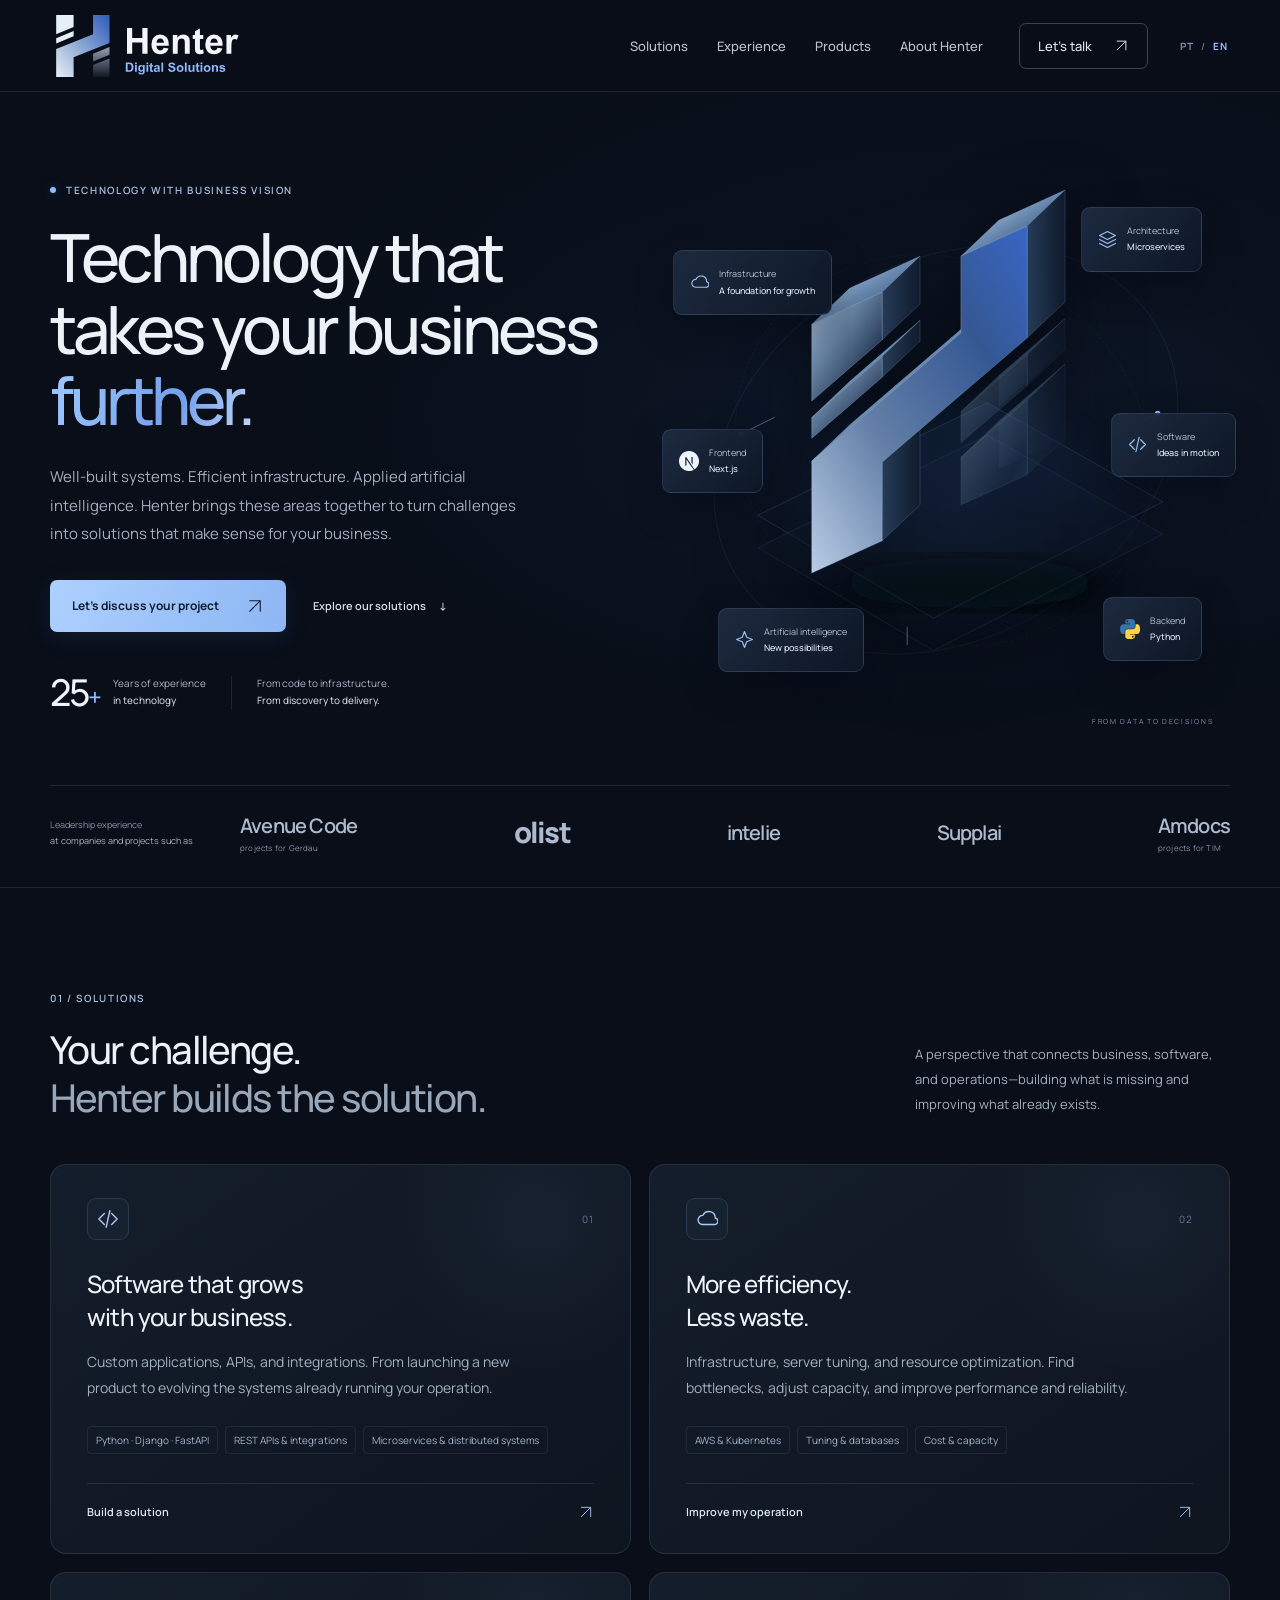
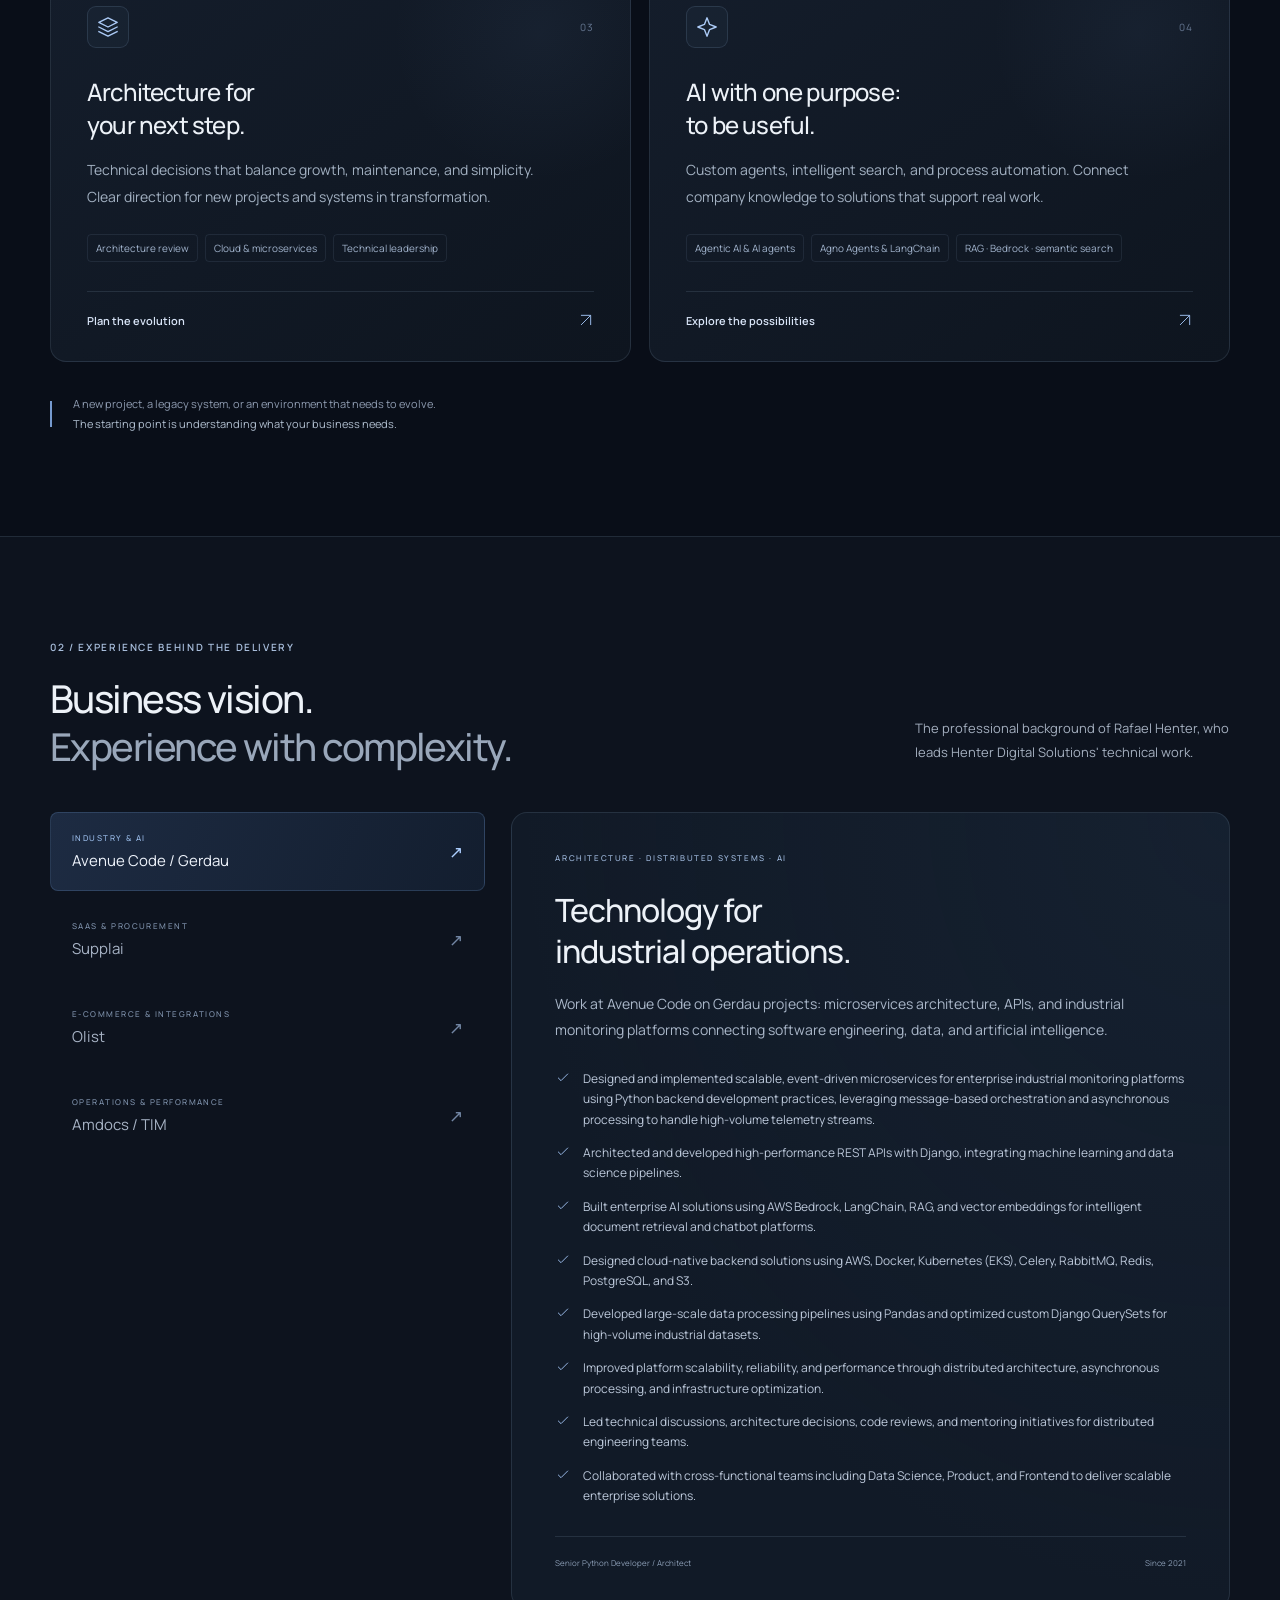
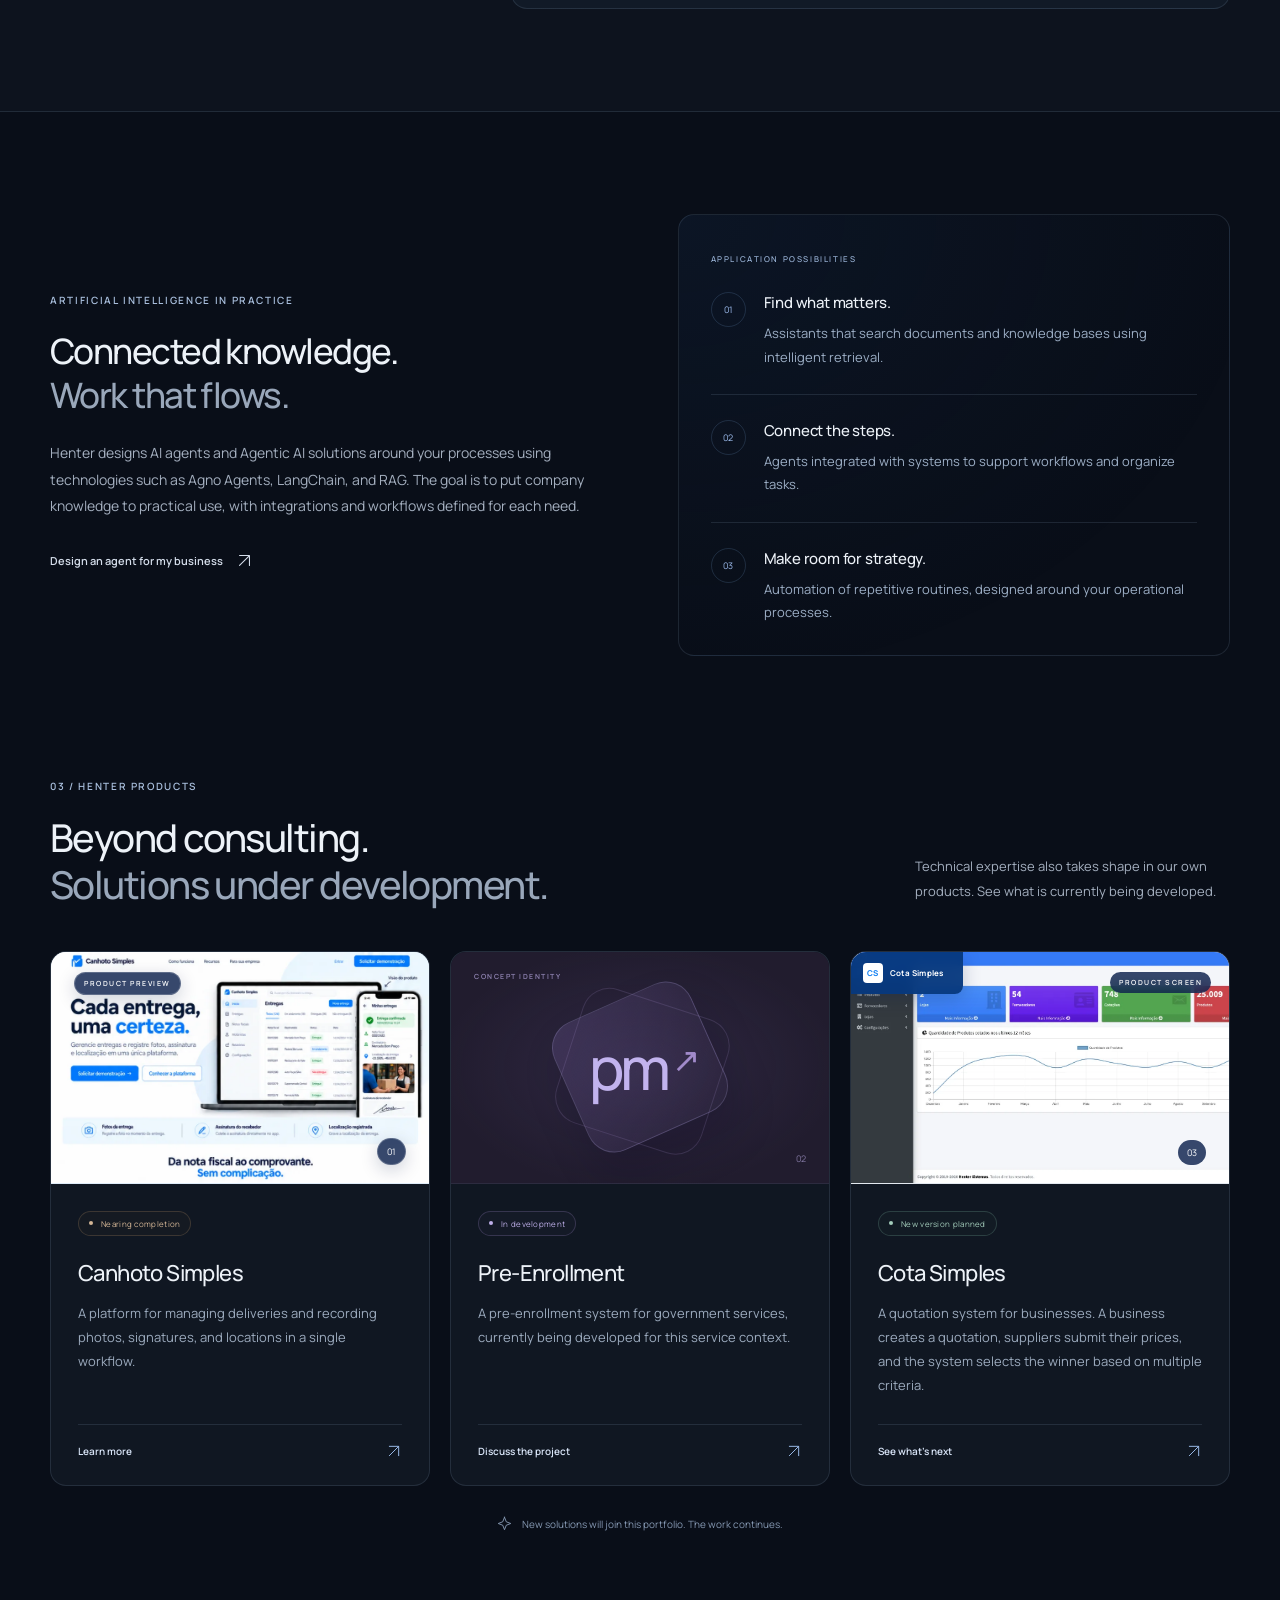
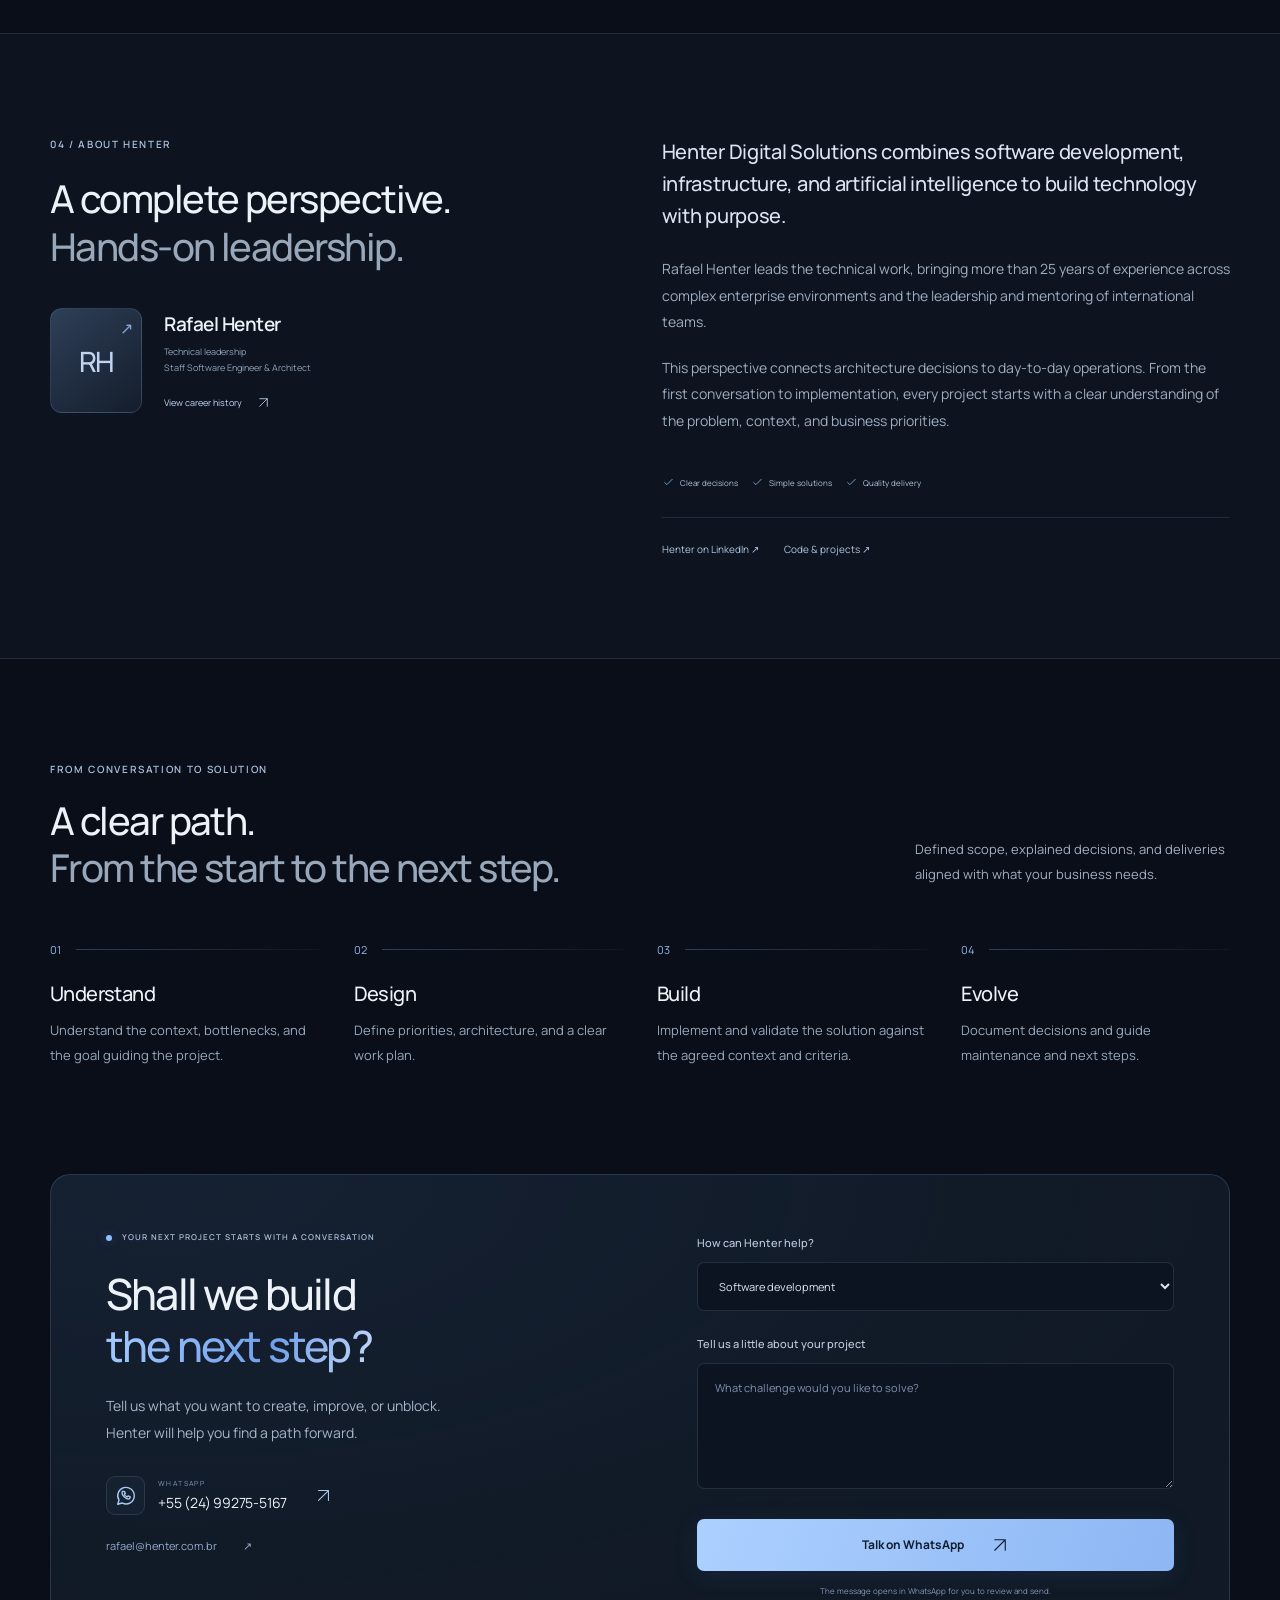
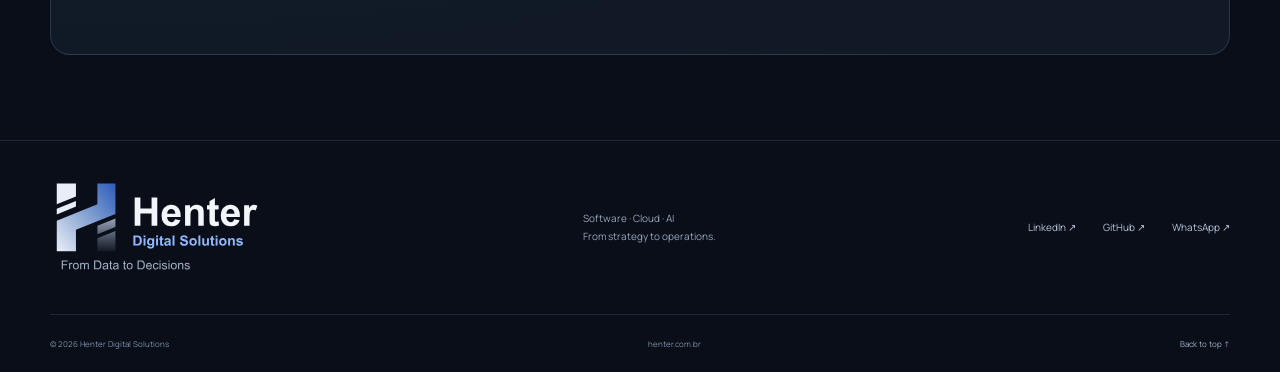
==== commit a807d587: "**Enhance Content & Features** - Introduced a language switch with bilingual support (English and Po" ====
--- a/public/index.html
+++ b/public/index.html
@@ -3,30 +3,233 @@
   <head>
     <meta charset="utf-8" />
     <meta name="viewport" content="width=device-width, initial-scale=1" />
+    <meta name="color-scheme" content="dark" />
+    <meta name="format-detection" content="telephone=no" />
+    <meta name="application-name" content="Henter Digital Solutions" />
+    <meta name="apple-mobile-web-app-title" content="Henter Digital Solutions" />
+    <meta name="author" content="Rafael Henter" />
+    <meta name="creator" content="Henter Digital Solutions" />
+    <meta name="publisher" content="Henter Digital Solutions" />
     <meta
       name="description"
-      content="Henter Digital Solutions. Consultoria em software, arquitetura, infraestrutura, otimização e agentes de IA. Liderança técnica com mais de 25 anos de experiência."
+      content="Consultoria em software, Python, Django, FastAPI, microsserviços, cloud e agentes de IA. Arquitetura e liderança técnica com mais de 25 anos de experiência."
     />
+    <meta
+      name="keywords"
+      content="Henter Digital Solutions, consultoria de software, desenvolvimento de software, engenharia de software, arquitetura de software, arquiteto de software, liderança técnica, Python, Django, Django REST Framework, FastAPI, APIs REST, microservices, microsserviços, sistemas distribuídos, arquitetura orientada a eventos, cloud computing, cloud native, AWS, AWS Bedrock, Docker, Kubernetes, EKS, PostgreSQL, Redis, RabbitMQ, Celery, Next.js, React, inteligência artificial, IA generativa, agentes de IA, AI agents, agentic AI, IA agêntica, Agno Agents, Agno framework, LangChain, RAG, busca semântica, embeddings vetoriais, automação de processos, machine learning, DevOps, infraestrutura, performance, tuning de banco de dados, otimização de custos"
+    />
+    <meta
+      name="robots"
+      content="index, follow, max-image-preview:large, max-snippet:-1, max-video-preview:-1"
+    />
+    <meta
+      name="googlebot"
+      content="index, follow, max-image-preview:large, max-snippet:-1, max-video-preview:-1"
+    />
+    <meta name="bingbot" content="index, follow" />
     <meta name="theme-color" content="#090e18" />
+    <meta property="og:site_name" content="Henter Digital Solutions" />
     <meta
       property="og:title"
-      content="Henter Digital Solutions | Tecnologia para ir além"
+      content="Consultoria Python, Cloud e IA | Henter Digital Solutions"
     />
     <meta
       property="og:description"
-      content="Software, infraestrutura e inteligência artificial. Soluções com visão de negócio e experiência de ponta a ponta."
+      content="Consultoria em Python, Django, FastAPI, microsserviços, cloud e agentes de IA, com arquitetura e liderança técnica de ponta a ponta."
     />
     <meta property="og:type" content="website" />
     <meta property="og:locale" content="pt_BR" />
     <meta property="og:locale:alternate" content="en_US" />
     <link rel="canonical" href="https://henter.com.br/" />
     <meta property="og:url" content="https://henter.com.br/" />
+    <meta
+      property="og:image"
+      content="https://henter.com.br/assets/brand/social-card.png"
+    />
+    <meta
+      property="og:image:secure_url"
+      content="https://henter.com.br/assets/brand/social-card.png"
+    />
+    <meta property="og:image:type" content="image/png" />
+    <meta property="og:image:width" content="1200" />
+    <meta property="og:image:height" content="630" />
+    <meta
+      property="og:image:alt"
+      content="Henter Digital Solutions — From Data to Decisions"
+    />
+    <meta name="twitter:card" content="summary_large_image" />
+    <meta
+      name="twitter:title"
+      content="Consultoria Python, Cloud e IA | Henter Digital Solutions"
+    />
+    <meta
+      name="twitter:description"
+      content="Consultoria em Python, Django, FastAPI, microsserviços, cloud e agentes de IA, com arquitetura e liderança técnica de ponta a ponta."
+    />
+    <meta
+      name="twitter:image"
+      content="https://henter.com.br/assets/brand/social-card.png"
+    />
+    <meta
+      name="twitter:image:alt"
+      content="Henter Digital Solutions — From Data to Decisions"
+    />
     <link rel="alternate" hreflang="pt-BR" href="https://henter.com.br/?lang=pt" />
     <link rel="alternate" hreflang="en" href="https://henter.com.br/?lang=en" />
     <link rel="alternate" hreflang="x-default" href="https://henter.com.br/" />
+    <link rel="sitemap" type="application/xml" href="https://henter.com.br/sitemap.xml" />
     <link rel="icon" href="assets/brand/favicon.svg" type="image/svg+xml" />
     <link rel="stylesheet" href="styles.css" />
-    <title>Henter Digital Solutions | Tecnologia para ir além</title>
+    <title>Consultoria Python, Cloud e IA | Henter Digital Solutions</title>
+    <script type="application/ld+json">
+      {
+        "@context": "https://schema.org",
+        "@graph": [
+          {
+            "@type": "Organization",
+            "@id": "https://henter.com.br/#organization",
+            "name": "Henter Digital Solutions",
+            "url": "https://henter.com.br/",
+            "logo": {
+              "@type": "ImageObject",
+              "url": "https://henter.com.br/assets/brand/henter-logo-dark-full.svg",
+              "width": 390,
+              "height": 168
+            },
+            "description": "Consultoria em desenvolvimento de software, arquitetura, infraestrutura, otimização, cloud e agentes de inteligência artificial.",
+            "email": "rafael@henter.com.br",
+            "telephone": "+55-24-99275-5167",
+            "founder": { "@id": "https://henter.com.br/#rafael-henter" },
+            "sameAs": [
+              "https://www.linkedin.com/company/henterdigitalsolutions/",
+              "https://github.com/rhenter"
+            ],
+            "areaServed": { "@type": "Country", "name": "Brasil" },
+            "knowsAbout": [
+              "Python",
+              "Django",
+              "Django REST Framework",
+              "FastAPI",
+              "APIs REST",
+              "Microservices",
+              "Distributed systems",
+              "Event-driven architecture",
+              "Agentic AI",
+              "AI agents",
+              "Agno Agents",
+              "LangChain",
+              "Retrieval-Augmented Generation",
+              "AWS Bedrock",
+              "AWS",
+              "Docker",
+              "Kubernetes",
+              "PostgreSQL",
+              "Cloud computing",
+              "Software architecture",
+              "Technical leadership"
+            ],
+            "contactPoint": {
+              "@type": "ContactPoint",
+              "contactType": "sales",
+              "telephone": "+55-24-99275-5167",
+              "email": "rafael@henter.com.br",
+              "availableLanguage": ["Portuguese", "English"]
+            },
+            "hasOfferCatalog": {
+              "@type": "OfferCatalog",
+              "name": "Serviços de tecnologia",
+              "itemListElement": [
+                {
+                  "@type": "Offer",
+                  "itemOffered": {
+                    "@type": "Service",
+                    "name": "Desenvolvimento de software, APIs e integrações",
+                    "description": "Aplicações e backends em Python, Django e FastAPI, APIs REST, integrações e microsserviços.",
+                    "provider": { "@id": "https://henter.com.br/#organization" }
+                  }
+                },
+                {
+                  "@type": "Offer",
+                  "itemOffered": {
+                    "@type": "Service",
+                    "name": "Arquitetura de software e liderança técnica",
+                    "description": "Arquitetura cloud-native, sistemas distribuídos, microsserviços e orientação técnica.",
+                    "provider": { "@id": "https://henter.com.br/#organization" }
+                  }
+                },
+                {
+                  "@type": "Offer",
+                  "itemOffered": {
+                    "@type": "Service",
+                    "name": "Agentes de inteligência artificial e automação",
+                    "description": "Agentic AI, Agno Agents, LangChain, RAG, busca semântica e automação de processos.",
+                    "provider": { "@id": "https://henter.com.br/#organization" }
+                  }
+                },
+                {
+                  "@type": "Offer",
+                  "itemOffered": {
+                    "@type": "Service",
+                    "name": "Infraestrutura, performance e otimização",
+                    "description": "AWS, Kubernetes, tuning, bancos de dados, capacidade, confiabilidade e otimização de custos.",
+                    "provider": { "@id": "https://henter.com.br/#organization" }
+                  }
+                }
+              ]
+            }
+          },
+          {
+            "@type": "Person",
+            "@id": "https://henter.com.br/#rafael-henter",
+            "name": "Rafael Henter",
+            "url": "https://henter.com.br/#sobre",
+            "jobTitle": "Staff Software Engineer e Arquiteto de Software",
+            "worksFor": { "@id": "https://henter.com.br/#organization" },
+            "sameAs": [
+              "https://www.linkedin.com/in/rhenter/",
+              "https://github.com/rhenter"
+            ],
+            "knowsAbout": [
+              "Python",
+              "Django",
+              "FastAPI",
+              "Microservices",
+              "Software architecture",
+              "Agentic AI",
+              "Agno Agents",
+              "Cloud infrastructure"
+            ]
+          },
+          {
+            "@type": "WebSite",
+            "@id": "https://henter.com.br/#website",
+            "url": "https://henter.com.br/",
+            "name": "Henter Digital Solutions",
+            "publisher": { "@id": "https://henter.com.br/#organization" },
+            "inLanguage": ["pt-BR", "en"]
+          },
+          {
+            "@type": "WebPage",
+            "@id": "https://henter.com.br/#webpage",
+            "url": "https://henter.com.br/",
+            "name": "Consultoria Python, Cloud e IA | Henter Digital Solutions",
+            "description": "Consultoria em Python, Django, FastAPI, microsserviços, cloud e agentes de IA.",
+            "isPartOf": { "@id": "https://henter.com.br/#website" },
+            "primaryImageOfPage": {
+              "@type": "ImageObject",
+              "url": "https://henter.com.br/assets/brand/social-card.png",
+              "width": 1200,
+              "height": 630
+            },
+            "about": [
+              { "@id": "https://henter.com.br/#organization" },
+              { "@id": "https://henter.com.br/#rafael-henter" }
+            ],
+            "inLanguage": ["pt-BR", "en"]
+          }
+        ]
+      }
+    </script>
   </head>
   <body>
     <a class="skip-link" href="#conteudo">Ir para o conteúdo</a>
@@ -465,9 +668,9 @@
                 papel à evolução de sistemas que já fazem parte da sua operação.
               </p>
               <ul class="service-tags">
-                <li>Python & Django</li>
-                <li>APIs & integrações</li>
-                <li>Sistemas distribuídos</li>
+                <li>Python · Django · FastAPI</li>
+                <li>APIs REST & integrações</li>
+                <li>Microsserviços & sistemas distribuídos</li>
               </ul>
               <a
                 class="card-link"
@@ -540,9 +743,9 @@
                 apoiam o trabalho de verdade.
               </p>
               <ul class="service-tags">
-                <li>Agentes & automação</li>
-                <li>RAG & busca semântica</li>
-                <li>Bedrock & LangChain</li>
+                <li>Agentic AI & agentes de IA</li>
+                <li>Agno Agents & LangChain</li>
+                <li>RAG · Bedrock · busca semântica</li>
               </ul>
               <a
                 class="card-link"
@@ -865,7 +1068,7 @@
           </div>
         </div>
       </section>
-      <section class="section intelligence-section">
+      <section class="section intelligence-section" id="agentes-de-ia">
         <div class="container intelligence-layout">
           <div>
             <div class="eyebrow">Inteligência artificial, na prática</div>
@@ -875,9 +1078,11 @@
               >
             </h2>
             <p class="section-description">
-              A Henter projeta agentes a partir dos seus processos. O objetivo é
-              dar ao conhecimento da empresa uma aplicação útil, com integrações
-              e fluxos definidos para cada necessidade.
+              A Henter projeta agentes de IA e soluções de Agentic AI a partir
+              dos seus processos, usando tecnologias como Agno Agents,
+              LangChain e RAG. O objetivo é dar ao conhecimento da empresa uma
+              aplicação útil, com integrações e fluxos definidos para cada
+              necessidade.
             </p>
             <a
               class="quiet-link"
